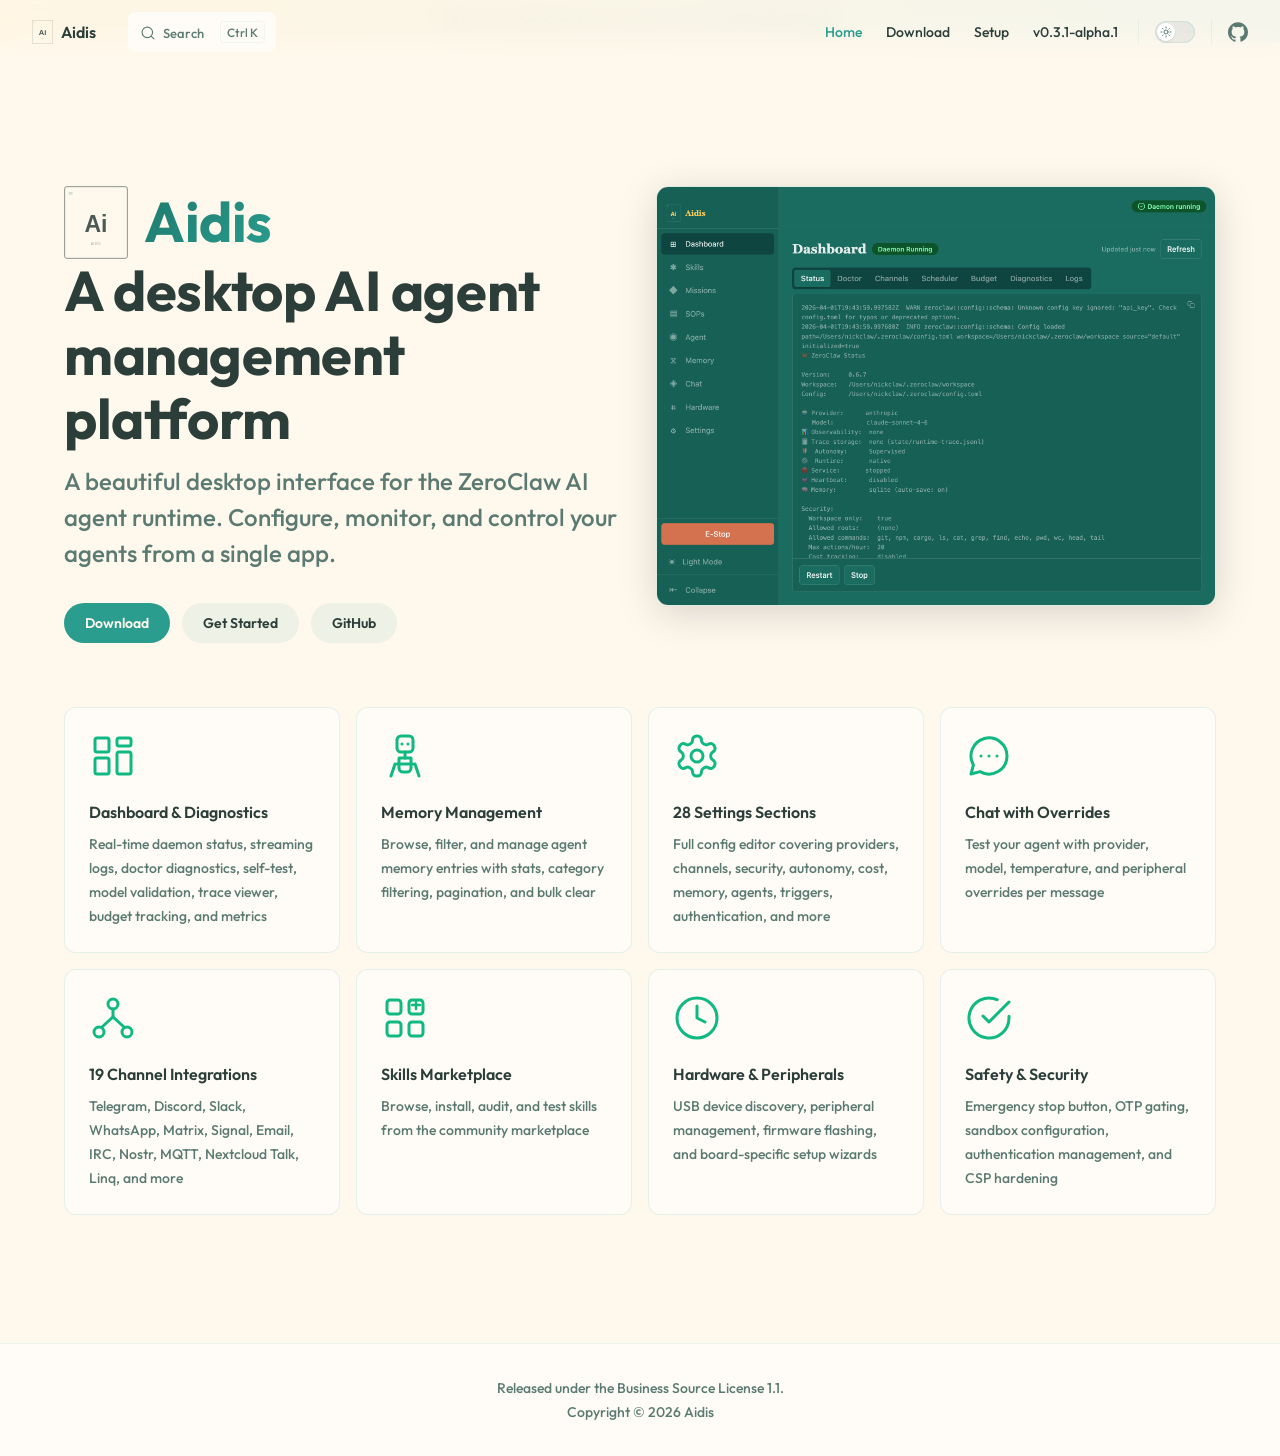
==== index.html @ ee88fc10 "Fix dark/light image variant toggle (was showing both)" ====
<!DOCTYPE html>
<html lang="en-US" dir="ltr">
  <head>
    <meta charset="utf-8">
    <meta name="viewport" content="width=device-width,initial-scale=1">
    <title>Aidis</title>
    <meta name="description" content="A desktop AI agent management platform">
    <meta name="generator" content="VitePress v1.6.4">
    <link rel="preload stylesheet" href="/assets/style.gT86ceZ2.css" as="style">
    <link rel="preload stylesheet" href="/vp-icons.css" as="style">
    
    <script type="module" src="/assets/app.BCLENxrx.js"></script>
    <link rel="preload" href="/assets/inter-roman-latin.Di8DUHzh.woff2" as="font" type="font/woff2" crossorigin="">
    <link rel="modulepreload" href="/assets/chunks/theme.Cr4W0DH7.js">
    <link rel="modulepreload" href="/assets/chunks/framework.ePeAWSvT.js">
    <link rel="modulepreload" href="/assets/index.md.BH07lZex.lean.js">
    <link rel="icon" type="image/png" href="/aidis-logo.png">
    <script async src="https://www.googletagmanager.com/gtag/js?id=G-28WBVK7QYB"></script>
    <script>window.dataLayer=window.dataLayer||[];function gtag(){dataLayer.push(arguments)}gtag("js",new Date),gtag("config","G-28WBVK7QYB");</script>
    <script id="check-dark-mode">(()=>{const e=localStorage.getItem("vitepress-theme-appearance")||"auto",a=window.matchMedia("(prefers-color-scheme: dark)").matches;(!e||e==="auto"?a:e==="dark")&&document.documentElement.classList.add("dark")})();</script>
    <script id="check-mac-os">document.documentElement.classList.toggle("mac",/Mac|iPhone|iPod|iPad/i.test(navigator.platform));</script>
  </head>
  <body>
    <div id="app"><div class="Layout" data-v-5d98c3a5><!--[--><!----><!--]--><!--[--><span tabindex="-1" data-v-0b0ada53></span><a href="#VPContent" class="VPSkipLink visually-hidden" data-v-0b0ada53>Skip to content</a><!--]--><!----><header class="VPNav" data-v-5d98c3a5 data-v-ae24b3ad><div class="VPNavBar" data-v-ae24b3ad data-v-6aa21345><div class="wrapper" data-v-6aa21345><div class="container" data-v-6aa21345><div class="title" data-v-6aa21345><div class="VPNavBarTitle" data-v-6aa21345 data-v-1168a8e4><a class="title" href="/" data-v-1168a8e4><!--[--><!--]--><!--[--><!--[--><!--[--><img class="VPImage dark logo" src="/aidis-logo-dark.svg" alt data-v-8426fc1a><!--]--><!--[--><img class="VPImage light logo" src="/aidis-logo.svg" alt data-v-8426fc1a><!--]--><!--]--><!--]--><span data-v-1168a8e4>Aidis</span><!--[--><!--]--></a></div></div><div class="content" data-v-6aa21345><div class="content-body" data-v-6aa21345><!--[--><!--]--><div class="VPNavBarSearch search" data-v-6aa21345><!--[--><!----><div id="local-search"><button type="button" class="DocSearch DocSearch-Button" aria-label="Search"><span class="DocSearch-Button-Container"><span class="vp-icon DocSearch-Search-Icon"></span><span class="DocSearch-Button-Placeholder">Search</span></span><span class="DocSearch-Button-Keys"><kbd class="DocSearch-Button-Key"></kbd><kbd class="DocSearch-Button-Key">K</kbd></span></button></div><!--]--></div><nav aria-labelledby="main-nav-aria-label" class="VPNavBarMenu menu" data-v-6aa21345 data-v-dc692963><span id="main-nav-aria-label" class="visually-hidden" data-v-dc692963> Main Navigation </span><!--[--><!--[--><a class="VPLink link VPNavBarMenuLink active" href="/" tabindex="0" data-v-dc692963 data-v-e56f3d57><!--[--><span data-v-e56f3d57>Home</span><!--]--></a><!--]--><!--[--><a class="VPLink link VPNavBarMenuLink" href="/download.html" tabindex="0" data-v-dc692963 data-v-e56f3d57><!--[--><span data-v-e56f3d57>Download</span><!--]--></a><!--]--><!--[--><a class="VPLink link VPNavBarMenuLink" href="/setup/" tabindex="0" data-v-dc692963 data-v-e56f3d57><!--[--><span data-v-e56f3d57>Setup</span><!--]--></a><!--]--><!--[--><a class="VPLink link VPNavBarMenuLink" href="/changelog.html" tabindex="0" data-v-dc692963 data-v-e56f3d57><!--[--><span data-v-e56f3d57>v0.3.1-alpha.1</span><!--]--></a><!--]--><!--]--></nav><!----><div class="VPNavBarAppearance appearance" data-v-6aa21345 data-v-6c893767><button class="VPSwitch VPSwitchAppearance" type="button" role="switch" title aria-checked="false" data-v-6c893767 data-v-5337faa4 data-v-1d5665e3><span class="check" data-v-1d5665e3><span class="icon" data-v-1d5665e3><!--[--><span class="vpi-sun sun" data-v-5337faa4></span><span class="vpi-moon moon" data-v-5337faa4></span><!--]--></span></span></button></div><div class="VPSocialLinks VPNavBarSocialLinks social-links" data-v-6aa21345 data-v-0394ad82 data-v-7bc22406><!--[--><a class="VPSocialLink no-icon" href="https://github.com/nicholasbester/aidis" aria-label="github" target="_blank" rel="noopener" data-v-7bc22406 data-v-bd121fe5><span class="vpi-social-github"></span></a><!--]--></div><div class="VPFlyout VPNavBarExtra extra" data-v-6aa21345 data-v-bb2aa2f0 data-v-cf11d7a2><button type="button" class="button" aria-haspopup="true" aria-expanded="false" aria-label="extra navigation" data-v-cf11d7a2><span class="vpi-more-horizontal icon" data-v-cf11d7a2></span></button><div class="menu" data-v-cf11d7a2><div class="VPMenu" data-v-cf11d7a2 data-v-b98bc113><!----><!--[--><!--[--><!----><div class="group" data-v-bb2aa2f0><div class="item appearance" data-v-bb2aa2f0><p class="label" data-v-bb2aa2f0>Appearance</p><div class="appearance-action" data-v-bb2aa2f0><button class="VPSwitch VPSwitchAppearance" type="button" role="switch" title aria-checked="false" data-v-bb2aa2f0 data-v-5337faa4 data-v-1d5665e3><span class="check" data-v-1d5665e3><span class="icon" data-v-1d5665e3><!--[--><span class="vpi-sun sun" data-v-5337faa4></span><span class="vpi-moon moon" data-v-5337faa4></span><!--]--></span></span></button></div></div></div><div class="group" data-v-bb2aa2f0><div class="item social-links" data-v-bb2aa2f0><div class="VPSocialLinks social-links-list" data-v-bb2aa2f0 data-v-7bc22406><!--[--><a class="VPSocialLink no-icon" href="https://github.com/nicholasbester/aidis" aria-label="github" target="_blank" rel="noopener" data-v-7bc22406 data-v-bd121fe5><span class="vpi-social-github"></span></a><!--]--></div></div></div><!--]--><!--]--></div></div></div><!--[--><!--]--><button type="button" class="VPNavBarHamburger hamburger" aria-label="mobile navigation" aria-expanded="false" aria-controls="VPNavScreen" data-v-6aa21345 data-v-e5dd9c1c><span class="container" data-v-e5dd9c1c><span class="top" data-v-e5dd9c1c></span><span class="middle" data-v-e5dd9c1c></span><span class="bottom" data-v-e5dd9c1c></span></span></button></div></div></div></div><div class="divider" data-v-6aa21345><div class="divider-line" data-v-6aa21345></div></div></div><!----></header><!----><!----><div class="VPContent is-home" id="VPContent" data-v-5d98c3a5 data-v-1428d186><div class="VPHome" data-v-1428d186 data-v-8b561e3d><!--[--><!--]--><div class="VPHero has-image VPHomeHero" data-v-8b561e3d data-v-4f9c455b><div class="container" data-v-4f9c455b><div class="main" data-v-4f9c455b><!--[--><!--]--><!--[--><h1 class="heading" data-v-4f9c455b><span class="name clip" data-v-4f9c455b>Aidis</span><span class="text" data-v-4f9c455b>A desktop AI agent management platform</span></h1><p class="tagline" data-v-4f9c455b>A beautiful desktop interface for the ZeroClaw AI agent runtime. Configure, monitor, and control your agents from a single app.</p><!--]--><!--[--><!--]--><div class="actions" data-v-4f9c455b><!--[--><div class="action" data-v-4f9c455b><a class="VPButton medium brand" href="/download.html" data-v-4f9c455b data-v-fa7799d5>Download</a></div><div class="action" data-v-4f9c455b><a class="VPButton medium alt" href="/setup/" data-v-4f9c455b data-v-fa7799d5>Get Started</a></div><div class="action" data-v-4f9c455b><a class="VPButton medium alt" href="https://github.com/nicholasbester/aidis" target="_blank" rel="noreferrer" data-v-4f9c455b data-v-fa7799d5>GitHub</a></div><!--]--></div><!--[--><!--]--></div><div class="image" data-v-4f9c455b><div class="image-container" data-v-4f9c455b><div class="image-bg" data-v-4f9c455b></div><!--[--><!--[--><!--[--><!--[--><img class="VPImage dark image-src" src="/app-screenshot-light.png" alt="Aidis Desktop — Dashboard view" data-v-8426fc1a><!--]--><!--[--><img class="VPImage light image-src" src="/app-screenshot-dark.png" alt="Aidis Desktop — Dashboard view" data-v-8426fc1a><!--]--><!--]--><!--]--><!--]--></div></div></div></div><!--[--><!--]--><!--[--><!--]--><div class="VPFeatures VPHomeFeatures" data-v-8b561e3d data-v-a6181336><div class="container" data-v-a6181336><div class="items" data-v-a6181336><!--[--><div class="grid-4 item" data-v-a6181336><div class="VPLink no-icon VPFeature" data-v-a6181336 data-v-a3976bdc><!--[--><article class="box" data-v-a3976bdc><!--[--><img class="VPImage" src="/icons/dashboard.svg" height="48" width="48" alt data-v-8426fc1a><!--]--><h2 class="title" data-v-a3976bdc>Dashboard & Diagnostics</h2><p class="details" data-v-a3976bdc>Real-time daemon status, streaming logs, doctor diagnostics, self-test, model validation, trace viewer, budget tracking, and metrics</p><!----></article><!--]--></div></div><div class="grid-4 item" data-v-a6181336><div class="VPLink no-icon VPFeature" data-v-a6181336 data-v-a3976bdc><!--[--><article class="box" data-v-a3976bdc><!--[--><img class="VPImage" src="/icons/agent.svg" height="48" width="48" alt data-v-8426fc1a><!--]--><h2 class="title" data-v-a3976bdc>Memory Management</h2><p class="details" data-v-a3976bdc>Browse, filter, and manage agent memory entries with stats, category filtering, pagination, and bulk clear</p><!----></article><!--]--></div></div><div class="grid-4 item" data-v-a6181336><div class="VPLink no-icon VPFeature" data-v-a6181336 data-v-a3976bdc><!--[--><article class="box" data-v-a3976bdc><!--[--><img class="VPImage" src="/icons/config.svg" height="48" width="48" alt data-v-8426fc1a><!--]--><h2 class="title" data-v-a3976bdc>28 Settings Sections</h2><p class="details" data-v-a3976bdc>Full config editor covering providers, channels, security, autonomy, cost, memory, agents, triggers, authentication, and more</p><!----></article><!--]--></div></div><div class="grid-4 item" data-v-a6181336><div class="VPLink no-icon VPFeature" data-v-a6181336 data-v-a3976bdc><!--[--><article class="box" data-v-a3976bdc><!--[--><img class="VPImage" src="/icons/chat.svg" height="48" width="48" alt data-v-8426fc1a><!--]--><h2 class="title" data-v-a3976bdc>Chat with Overrides</h2><p class="details" data-v-a3976bdc>Test your agent with provider, model, temperature, and peripheral overrides per message</p><!----></article><!--]--></div></div><div class="grid-4 item" data-v-a6181336><div class="VPLink no-icon VPFeature" data-v-a6181336 data-v-a3976bdc><!--[--><article class="box" data-v-a3976bdc><!--[--><img class="VPImage" src="/icons/channels.svg" height="48" width="48" alt data-v-8426fc1a><!--]--><h2 class="title" data-v-a3976bdc>19 Channel Integrations</h2><p class="details" data-v-a3976bdc>Telegram, Discord, Slack, WhatsApp, Matrix, Signal, Email, IRC, Nostr, MQTT, Nextcloud Talk, Linq, and more</p><!----></article><!--]--></div></div><div class="grid-4 item" data-v-a6181336><div class="VPLink no-icon VPFeature" data-v-a6181336 data-v-a3976bdc><!--[--><article class="box" data-v-a3976bdc><!--[--><img class="VPImage" src="/icons/skills.svg" height="48" width="48" alt data-v-8426fc1a><!--]--><h2 class="title" data-v-a3976bdc>Skills Marketplace</h2><p class="details" data-v-a3976bdc>Browse, install, audit, and test skills from the community marketplace</p><!----></article><!--]--></div></div><div class="grid-4 item" data-v-a6181336><div class="VPLink no-icon VPFeature" data-v-a6181336 data-v-a3976bdc><!--[--><article class="box" data-v-a3976bdc><!--[--><img class="VPImage" src="/icons/scheduler.svg" height="48" width="48" alt data-v-8426fc1a><!--]--><h2 class="title" data-v-a3976bdc>Hardware & Peripherals</h2><p class="details" data-v-a3976bdc>USB device discovery, peripheral management, firmware flashing, and board-specific setup wizards</p><!----></article><!--]--></div></div><div class="grid-4 item" data-v-a6181336><div class="VPLink no-icon VPFeature" data-v-a6181336 data-v-a3976bdc><!--[--><article class="box" data-v-a3976bdc><!--[--><img class="VPImage" src="/icons/onboarding.svg" height="48" width="48" alt data-v-8426fc1a><!--]--><h2 class="title" data-v-a3976bdc>Safety & Security</h2><p class="details" data-v-a3976bdc>Emergency stop button, OTP gating, sandbox configuration, authentication management, and CSP hardening</p><!----></article><!--]--></div></div><!--]--></div></div></div><!--[--><!--]--><div class="vp-doc container" style="" data-v-8b561e3d data-v-8e2d4988><!--[--><div style="position:relative;" data-v-8b561e3d><div></div></div><!--]--></div></div></div><footer class="VPFooter" data-v-5d98c3a5 data-v-e315a0ad><div class="container" data-v-e315a0ad><p class="message" data-v-e315a0ad>Released under the Business Source License 1.1.</p><p class="copyright" data-v-e315a0ad>Copyright © 2026 Aidis</p></div></footer><!--[--><!--]--></div></div>
    <script>window.__VP_HASH_MAP__=JSON.parse("{\"changelog.md\":\"BxRzAFsQ\",\"download.md\":\"BfrzyPFp\",\"index.md\":\"BH07lZex\",\"setup_index.md\":\"8btZEzQ-\"}");window.__VP_SITE_DATA__=JSON.parse("{\"lang\":\"en-US\",\"dir\":\"ltr\",\"title\":\"Aidis\",\"description\":\"A desktop AI agent management platform\",\"base\":\"/\",\"head\":[],\"router\":{\"prefetchLinks\":true},\"appearance\":true,\"themeConfig\":{\"logo\":{\"light\":\"/aidis-logo.svg\",\"dark\":\"/aidis-logo-dark.svg\"},\"nav\":[{\"text\":\"Home\",\"link\":\"/\"},{\"text\":\"Download\",\"link\":\"/download\"},{\"text\":\"Setup\",\"link\":\"/setup/\"},{\"text\":\"v0.3.1-alpha.1\",\"link\":\"/changelog\"}],\"sidebar\":{\"/setup/\":[{\"text\":\"Aidis\",\"items\":[{\"text\":\"Setup Guide\",\"link\":\"/setup/\"}]}]},\"socialLinks\":[{\"icon\":\"github\",\"link\":\"https://github.com/nicholasbester/aidis\"}],\"search\":{\"provider\":\"local\"},\"footer\":{\"message\":\"Released under the Business Source License 1.1.\",\"copyright\":\"Copyright © 2026 Aidis\"}},\"locales\":{},\"scrollOffset\":134,\"cleanUrls\":false}");</script>
    
  </body>
</html>
---- assets/style.gT86ceZ2.css ----
@import"https://fonts.googleapis.com/css2?family=Cormorant+Garamond:ital,wght@0,300;0,400;0,500;0,600;1,300;1,400;1,500&family=Outfit:wght@200;300;400;500;600&family=Caveat:wght@400;600&display=swap";@font-face{font-family:Inter;font-style:normal;font-weight:100 900;font-display:swap;src:url(/assets/inter-roman-cyrillic-ext.BBPuwvHQ.woff2) format("woff2");unicode-range:U+0460-052F,U+1C80-1C88,U+20B4,U+2DE0-2DFF,U+A640-A69F,U+FE2E-FE2F}@font-face{font-family:Inter;font-style:normal;font-weight:100 900;font-display:swap;src:url(/assets/inter-roman-cyrillic.C5lxZ8CY.woff2) format("woff2");unicode-range:U+0301,U+0400-045F,U+0490-0491,U+04B0-04B1,U+2116}@font-face{font-family:Inter;font-style:normal;font-weight:100 900;font-display:swap;src:url(/assets/inter-roman-greek-ext.CqjqNYQ-.woff2) format("woff2");unicode-range:U+1F00-1FFF}@font-face{font-family:Inter;font-style:normal;font-weight:100 900;font-display:swap;src:url(/assets/inter-roman-greek.BBVDIX6e.woff2) format("woff2");unicode-range:U+0370-0377,U+037A-037F,U+0384-038A,U+038C,U+038E-03A1,U+03A3-03FF}@font-face{font-family:Inter;font-style:normal;font-weight:100 900;font-display:swap;src:url(/assets/inter-roman-vietnamese.BjW4sHH5.woff2) format("woff2");unicode-range:U+0102-0103,U+0110-0111,U+0128-0129,U+0168-0169,U+01A0-01A1,U+01AF-01B0,U+0300-0301,U+0303-0304,U+0308-0309,U+0323,U+0329,U+1EA0-1EF9,U+20AB}@font-face{font-family:Inter;font-style:normal;font-weight:100 900;font-display:swap;src:url(/assets/inter-roman-latin-ext.4ZJIpNVo.woff2) format("woff2");unicode-range:U+0100-02AF,U+0304,U+0308,U+0329,U+1E00-1E9F,U+1EF2-1EFF,U+2020,U+20A0-20AB,U+20AD-20C0,U+2113,U+2C60-2C7F,U+A720-A7FF}@font-face{font-family:Inter;font-style:normal;font-weight:100 900;font-display:swap;src:url(/assets/inter-roman-latin.Di8DUHzh.woff2) format("woff2");unicode-range:U+0000-00FF,U+0131,U+0152-0153,U+02BB-02BC,U+02C6,U+02DA,U+02DC,U+0304,U+0308,U+0329,U+2000-206F,U+2074,U+20AC,U+2122,U+2191,U+2193,U+2212,U+2215,U+FEFF,U+FFFD}@font-face{font-family:Inter;font-style:italic;font-weight:100 900;font-display:swap;src:url(/assets/inter-italic-cyrillic-ext.r48I6akx.woff2) format("woff2");unicode-range:U+0460-052F,U+1C80-1C88,U+20B4,U+2DE0-2DFF,U+A640-A69F,U+FE2E-FE2F}@font-face{font-family:Inter;font-style:italic;font-weight:100 900;font-display:swap;src:url(/assets/inter-italic-cyrillic.By2_1cv3.woff2) format("woff2");unicode-range:U+0301,U+0400-045F,U+0490-0491,U+04B0-04B1,U+2116}@font-face{font-family:Inter;font-style:italic;font-weight:100 900;font-display:swap;src:url(/assets/inter-italic-greek-ext.1u6EdAuj.woff2) format("woff2");unicode-range:U+1F00-1FFF}@font-face{font-family:Inter;font-style:italic;font-weight:100 900;font-display:swap;src:url(/assets/inter-italic-greek.DJ8dCoTZ.woff2) format("woff2");unicode-range:U+0370-0377,U+037A-037F,U+0384-038A,U+038C,U+038E-03A1,U+03A3-03FF}@font-face{font-family:Inter;font-style:italic;font-weight:100 900;font-display:swap;src:url(/assets/inter-italic-vietnamese.BSbpV94h.woff2) format("woff2");unicode-range:U+0102-0103,U+0110-0111,U+0128-0129,U+0168-0169,U+01A0-01A1,U+01AF-01B0,U+0300-0301,U+0303-0304,U+0308-0309,U+0323,U+0329,U+1EA0-1EF9,U+20AB}@font-face{font-family:Inter;font-style:italic;font-weight:100 900;font-display:swap;src:url(/assets/inter-italic-latin-ext.CN1xVJS-.woff2) format("woff2");unicode-range:U+0100-02AF,U+0304,U+0308,U+0329,U+1E00-1E9F,U+1EF2-1EFF,U+2020,U+20A0-20AB,U+20AD-20C0,U+2113,U+2C60-2C7F,U+A720-A7FF}@font-face{font-family:Inter;font-style:italic;font-weight:100 900;font-display:swap;src:url(/assets/inter-italic-latin.C2AdPX0b.woff2) format("woff2");unicode-range:U+0000-00FF,U+0131,U+0152-0153,U+02BB-02BC,U+02C6,U+02DA,U+02DC,U+0304,U+0308,U+0329,U+2000-206F,U+2074,U+20AC,U+2122,U+2191,U+2193,U+2212,U+2215,U+FEFF,U+FFFD}@font-face{font-family:Punctuation SC;font-weight:400;src:local("PingFang SC Regular"),local("Noto Sans CJK SC"),local("Microsoft YaHei");unicode-range:U+201C,U+201D,U+2018,U+2019,U+2E3A,U+2014,U+2013,U+2026,U+00B7,U+007E,U+002F}@font-face{font-family:Punctuation SC;font-weight:500;src:local("PingFang SC Medium"),local("Noto Sans CJK SC"),local("Microsoft YaHei");unicode-range:U+201C,U+201D,U+2018,U+2019,U+2E3A,U+2014,U+2013,U+2026,U+00B7,U+007E,U+002F}@font-face{font-family:Punctuation SC;font-weight:600;src:local("PingFang SC Semibold"),local("Noto Sans CJK SC Bold"),local("Microsoft YaHei Bold");unicode-range:U+201C,U+201D,U+2018,U+2019,U+2E3A,U+2014,U+2013,U+2026,U+00B7,U+007E,U+002F}@font-face{font-family:Punctuation SC;font-weight:700;src:local("PingFang SC Semibold"),local("Noto Sans CJK SC Bold"),local("Microsoft YaHei Bold");unicode-range:U+201C,U+201D,U+2018,U+2019,U+2E3A,U+2014,U+2013,U+2026,U+00B7,U+007E,U+002F}:root{--vp-c-white: #ffffff;--vp-c-black: #000000;--vp-c-neutral: var(--vp-c-black);--vp-c-neutral-inverse: var(--vp-c-white)}.dark{--vp-c-neutral: var(--vp-c-white);--vp-c-neutral-inverse: var(--vp-c-black)}:root{--vp-c-gray-1: #dddde3;--vp-c-gray-2: #e4e4e9;--vp-c-gray-3: #ebebef;--vp-c-gray-soft: rgba(142, 150, 170, .14);--vp-c-indigo-1: #3451b2;--vp-c-indigo-2: #3a5ccc;--vp-c-indigo-3: #5672cd;--vp-c-indigo-soft: rgba(100, 108, 255, .14);--vp-c-purple-1: #6f42c1;--vp-c-purple-2: #7e4cc9;--vp-c-purple-3: #8e5cd9;--vp-c-purple-soft: rgba(159, 122, 234, .14);--vp-c-green-1: #18794e;--vp-c-green-2: #299764;--vp-c-green-3: #30a46c;--vp-c-green-soft: rgba(16, 185, 129, .14);--vp-c-yellow-1: #915930;--vp-c-yellow-2: #946300;--vp-c-yellow-3: #9f6a00;--vp-c-yellow-soft: rgba(234, 179, 8, .14);--vp-c-red-1: #b8272c;--vp-c-red-2: #d5393e;--vp-c-red-3: #e0575b;--vp-c-red-soft: rgba(244, 63, 94, .14);--vp-c-sponsor: #db2777}.dark{--vp-c-gray-1: #515c67;--vp-c-gray-2: #414853;--vp-c-gray-3: #32363f;--vp-c-gray-soft: rgba(101, 117, 133, .16);--vp-c-indigo-1: #a8b1ff;--vp-c-indigo-2: #5c73e7;--vp-c-indigo-3: #3e63dd;--vp-c-indigo-soft: rgba(100, 108, 255, .16);--vp-c-purple-1: #c8abfa;--vp-c-purple-2: #a879e6;--vp-c-purple-3: #8e5cd9;--vp-c-purple-soft: rgba(159, 122, 234, .16);--vp-c-green-1: #3dd68c;--vp-c-green-2: #30a46c;--vp-c-green-3: #298459;--vp-c-green-soft: rgba(16, 185, 129, .16);--vp-c-yellow-1: #f9b44e;--vp-c-yellow-2: #da8b17;--vp-c-yellow-3: #a46a0a;--vp-c-yellow-soft: rgba(234, 179, 8, .16);--vp-c-red-1: #f66f81;--vp-c-red-2: #f14158;--vp-c-red-3: #b62a3c;--vp-c-red-soft: rgba(244, 63, 94, .16)}:root{--vp-c-bg: #ffffff;--vp-c-bg-alt: #f6f6f7;--vp-c-bg-elv: #ffffff;--vp-c-bg-soft: #f6f6f7}.dark{--vp-c-bg: #1b1b1f;--vp-c-bg-alt: #161618;--vp-c-bg-elv: #202127;--vp-c-bg-soft: #202127}:root{--vp-c-border: #c2c2c4;--vp-c-divider: #e2e2e3;--vp-c-gutter: #e2e2e3}.dark{--vp-c-border: #3c3f44;--vp-c-divider: #2e2e32;--vp-c-gutter: #000000}:root{--vp-c-text-1: #3c3c43;--vp-c-text-2: #67676c;--vp-c-text-3: #929295}.dark{--vp-c-text-1: #dfdfd6;--vp-c-text-2: #98989f;--vp-c-text-3: #6a6a71}:root{--vp-c-default-1: var(--vp-c-gray-1);--vp-c-default-2: var(--vp-c-gray-2);--vp-c-default-3: var(--vp-c-gray-3);--vp-c-default-soft: var(--vp-c-gray-soft);--vp-c-brand-1: var(--vp-c-indigo-1);--vp-c-brand-2: var(--vp-c-indigo-2);--vp-c-brand-3: var(--vp-c-indigo-3);--vp-c-brand-soft: var(--vp-c-indigo-soft);--vp-c-brand: var(--vp-c-brand-1);--vp-c-tip-1: var(--vp-c-brand-1);--vp-c-tip-2: var(--vp-c-brand-2);--vp-c-tip-3: var(--vp-c-brand-3);--vp-c-tip-soft: var(--vp-c-brand-soft);--vp-c-note-1: var(--vp-c-brand-1);--vp-c-note-2: var(--vp-c-brand-2);--vp-c-note-3: var(--vp-c-brand-3);--vp-c-note-soft: var(--vp-c-brand-soft);--vp-c-success-1: var(--vp-c-green-1);--vp-c-success-2: var(--vp-c-green-2);--vp-c-success-3: var(--vp-c-green-3);--vp-c-success-soft: var(--vp-c-green-soft);--vp-c-important-1: var(--vp-c-purple-1);--vp-c-important-2: var(--vp-c-purple-2);--vp-c-important-3: var(--vp-c-purple-3);--vp-c-important-soft: var(--vp-c-purple-soft);--vp-c-warning-1: var(--vp-c-yellow-1);--vp-c-warning-2: var(--vp-c-yellow-2);--vp-c-warning-3: var(--vp-c-yellow-3);--vp-c-warning-soft: var(--vp-c-yellow-soft);--vp-c-danger-1: var(--vp-c-red-1);--vp-c-danger-2: var(--vp-c-red-2);--vp-c-danger-3: var(--vp-c-red-3);--vp-c-danger-soft: var(--vp-c-red-soft);--vp-c-caution-1: var(--vp-c-red-1);--vp-c-caution-2: var(--vp-c-red-2);--vp-c-caution-3: var(--vp-c-red-3);--vp-c-caution-soft: var(--vp-c-red-soft)}:root{--vp-font-family-base: "Inter", ui-sans-serif, system-ui, sans-serif, "Apple Color Emoji", "Segoe UI Emoji", "Segoe UI Symbol", "Noto Color Emoji";--vp-font-family-mono: ui-monospace, "Menlo", "Monaco", "Consolas", "Liberation Mono", "Courier New", monospace;font-optical-sizing:auto}:root:where(:lang(zh)){--vp-font-family-base: "Punctuation SC", "Inter", ui-sans-serif, system-ui, sans-serif, "Apple Color Emoji", "Segoe UI Emoji", "Segoe UI Symbol", "Noto Color Emoji"}:root{--vp-shadow-1: 0 1px 2px rgba(0, 0, 0, .04), 0 1px 2px rgba(0, 0, 0, .06);--vp-shadow-2: 0 3px 12px rgba(0, 0, 0, .07), 0 1px 4px rgba(0, 0, 0, .07);--vp-shadow-3: 0 12px 32px rgba(0, 0, 0, .1), 0 2px 6px rgba(0, 0, 0, .08);--vp-shadow-4: 0 14px 44px rgba(0, 0, 0, .12), 0 3px 9px rgba(0, 0, 0, .12);--vp-shadow-5: 0 18px 56px rgba(0, 0, 0, .16), 0 4px 12px rgba(0, 0, 0, .16)}:root{--vp-z-index-footer: 10;--vp-z-index-local-nav: 20;--vp-z-index-nav: 30;--vp-z-index-layout-top: 40;--vp-z-index-backdrop: 50;--vp-z-index-sidebar: 60}@media (min-width: 960px){:root{--vp-z-index-sidebar: 25}}:root{--vp-layout-max-width: 1440px}:root{--vp-header-anchor-symbol: "#"}:root{--vp-code-line-height: 1.7;--vp-code-font-size: .875em;--vp-code-color: var(--vp-c-brand-1);--vp-code-link-color: var(--vp-c-brand-1);--vp-code-link-hover-color: var(--vp-c-brand-2);--vp-code-bg: var(--vp-c-default-soft);--vp-code-block-color: var(--vp-c-text-2);--vp-code-block-bg: var(--vp-c-bg-alt);--vp-code-block-divider-color: var(--vp-c-gutter);--vp-code-lang-color: var(--vp-c-text-3);--vp-code-line-highlight-color: var(--vp-c-default-soft);--vp-code-line-number-color: var(--vp-c-text-3);--vp-code-line-diff-add-color: var(--vp-c-success-soft);--vp-code-line-diff-add-symbol-color: var(--vp-c-success-1);--vp-code-line-diff-remove-color: var(--vp-c-danger-soft);--vp-code-line-diff-remove-symbol-color: var(--vp-c-danger-1);--vp-code-line-warning-color: var(--vp-c-warning-soft);--vp-code-line-error-color: var(--vp-c-danger-soft);--vp-code-copy-code-border-color: var(--vp-c-divider);--vp-code-copy-code-bg: var(--vp-c-bg-soft);--vp-code-copy-code-hover-border-color: var(--vp-c-divider);--vp-code-copy-code-hover-bg: var(--vp-c-bg);--vp-code-copy-code-active-text: var(--vp-c-text-2);--vp-code-copy-copied-text-content: "Copied";--vp-code-tab-divider: var(--vp-code-block-divider-color);--vp-code-tab-text-color: var(--vp-c-text-2);--vp-code-tab-bg: var(--vp-code-block-bg);--vp-code-tab-hover-text-color: var(--vp-c-text-1);--vp-code-tab-active-text-color: var(--vp-c-text-1);--vp-code-tab-active-bar-color: var(--vp-c-brand-1)}:lang(es),:lang(pt){--vp-code-copy-copied-text-content: "Copiado"}:lang(fa){--vp-code-copy-copied-text-content: "کپی شد"}:lang(ko){--vp-code-copy-copied-text-content: "복사됨"}:lang(ru){--vp-code-copy-copied-text-content: "Скопировано"}:lang(zh){--vp-code-copy-copied-text-content: "已复制"}:root{--vp-button-brand-border: transparent;--vp-button-brand-text: var(--vp-c-white);--vp-button-brand-bg: var(--vp-c-brand-3);--vp-button-brand-hover-border: transparent;--vp-button-brand-hover-text: var(--vp-c-white);--vp-button-brand-hover-bg: var(--vp-c-brand-2);--vp-button-brand-active-border: transparent;--vp-button-brand-active-text: var(--vp-c-white);--vp-button-brand-active-bg: var(--vp-c-brand-1);--vp-button-alt-border: transparent;--vp-button-alt-text: var(--vp-c-text-1);--vp-button-alt-bg: var(--vp-c-default-3);--vp-button-alt-hover-border: transparent;--vp-button-alt-hover-text: var(--vp-c-text-1);--vp-button-alt-hover-bg: var(--vp-c-default-2);--vp-button-alt-active-border: transparent;--vp-button-alt-active-text: var(--vp-c-text-1);--vp-button-alt-active-bg: var(--vp-c-default-1);--vp-button-sponsor-border: var(--vp-c-text-2);--vp-button-sponsor-text: var(--vp-c-text-2);--vp-button-sponsor-bg: transparent;--vp-button-sponsor-hover-border: var(--vp-c-sponsor);--vp-button-sponsor-hover-text: var(--vp-c-sponsor);--vp-button-sponsor-hover-bg: transparent;--vp-button-sponsor-active-border: var(--vp-c-sponsor);--vp-button-sponsor-active-text: var(--vp-c-sponsor);--vp-button-sponsor-active-bg: transparent}:root{--vp-custom-block-font-size: 14px;--vp-custom-block-code-font-size: 13px;--vp-custom-block-info-border: transparent;--vp-custom-block-info-text: var(--vp-c-text-1);--vp-custom-block-info-bg: var(--vp-c-default-soft);--vp-custom-block-info-code-bg: var(--vp-c-default-soft);--vp-custom-block-note-border: transparent;--vp-custom-block-note-text: var(--vp-c-text-1);--vp-custom-block-note-bg: var(--vp-c-default-soft);--vp-custom-block-note-code-bg: var(--vp-c-default-soft);--vp-custom-block-tip-border: transparent;--vp-custom-block-tip-text: var(--vp-c-text-1);--vp-custom-block-tip-bg: var(--vp-c-tip-soft);--vp-custom-block-tip-code-bg: var(--vp-c-tip-soft);--vp-custom-block-important-border: transparent;--vp-custom-block-important-text: var(--vp-c-text-1);--vp-custom-block-important-bg: var(--vp-c-important-soft);--vp-custom-block-important-code-bg: var(--vp-c-important-soft);--vp-custom-block-warning-border: transparent;--vp-custom-block-warning-text: var(--vp-c-text-1);--vp-custom-block-warning-bg: var(--vp-c-warning-soft);--vp-custom-block-warning-code-bg: var(--vp-c-warning-soft);--vp-custom-block-danger-border: transparent;--vp-custom-block-danger-text: var(--vp-c-text-1);--vp-custom-block-danger-bg: var(--vp-c-danger-soft);--vp-custom-block-danger-code-bg: var(--vp-c-danger-soft);--vp-custom-block-caution-border: transparent;--vp-custom-block-caution-text: var(--vp-c-text-1);--vp-custom-block-caution-bg: var(--vp-c-caution-soft);--vp-custom-block-caution-code-bg: var(--vp-c-caution-soft);--vp-custom-block-details-border: var(--vp-custom-block-info-border);--vp-custom-block-details-text: var(--vp-custom-block-info-text);--vp-custom-block-details-bg: var(--vp-custom-block-info-bg);--vp-custom-block-details-code-bg: var(--vp-custom-block-info-code-bg)}:root{--vp-input-border-color: var(--vp-c-border);--vp-input-bg-color: var(--vp-c-bg-alt);--vp-input-switch-bg-color: var(--vp-c-default-soft)}:root{--vp-nav-height: 64px;--vp-nav-bg-color: var(--vp-c-bg);--vp-nav-screen-bg-color: var(--vp-c-bg);--vp-nav-logo-height: 24px}.hide-nav{--vp-nav-height: 0px}.hide-nav .VPSidebar{--vp-nav-height: 22px}:root{--vp-local-nav-bg-color: var(--vp-c-bg)}:root{--vp-sidebar-width: 272px;--vp-sidebar-bg-color: var(--vp-c-bg-alt)}:root{--vp-backdrop-bg-color: rgba(0, 0, 0, .6)}:root{--vp-home-hero-name-color: var(--vp-c-brand-1);--vp-home-hero-name-background: transparent;--vp-home-hero-image-background-image: none;--vp-home-hero-image-filter: none}:root{--vp-badge-info-border: transparent;--vp-badge-info-text: var(--vp-c-text-2);--vp-badge-info-bg: var(--vp-c-default-soft);--vp-badge-tip-border: transparent;--vp-badge-tip-text: var(--vp-c-tip-1);--vp-badge-tip-bg: var(--vp-c-tip-soft);--vp-badge-warning-border: transparent;--vp-badge-warning-text: var(--vp-c-warning-1);--vp-badge-warning-bg: var(--vp-c-warning-soft);--vp-badge-danger-border: transparent;--vp-badge-danger-text: var(--vp-c-danger-1);--vp-badge-danger-bg: var(--vp-c-danger-soft)}:root{--vp-carbon-ads-text-color: var(--vp-c-text-1);--vp-carbon-ads-poweredby-color: var(--vp-c-text-2);--vp-carbon-ads-bg-color: var(--vp-c-bg-soft);--vp-carbon-ads-hover-text-color: var(--vp-c-brand-1);--vp-carbon-ads-hover-poweredby-color: var(--vp-c-text-1)}:root{--vp-local-search-bg: var(--vp-c-bg);--vp-local-search-result-bg: var(--vp-c-bg);--vp-local-search-result-border: var(--vp-c-divider);--vp-local-search-result-selected-bg: var(--vp-c-bg);--vp-local-search-result-selected-border: var(--vp-c-brand-1);--vp-local-search-highlight-bg: var(--vp-c-brand-1);--vp-local-search-highlight-text: var(--vp-c-neutral-inverse)}@media (prefers-reduced-motion: reduce){*,:before,:after{animation-delay:-1ms!important;animation-duration:1ms!important;animation-iteration-count:1!important;background-attachment:initial!important;scroll-behavior:auto!important;transition-duration:0s!important;transition-delay:0s!important}}*,:before,:after{box-sizing:border-box}html{line-height:1.4;font-size:16px;-webkit-text-size-adjust:100%}html.dark{color-scheme:dark}body{margin:0;width:100%;min-width:320px;min-height:100vh;line-height:24px;font-family:var(--vp-font-family-base);font-size:16px;font-weight:400;color:var(--vp-c-text-1);background-color:var(--vp-c-bg);font-synthesis:style;text-rendering:optimizeLegibility;-webkit-font-smoothing:antialiased;-moz-osx-font-smoothing:grayscale}main{display:block}h1,h2,h3,h4,h5,h6{margin:0;line-height:24px;font-size:16px;font-weight:400}p{margin:0}strong,b{font-weight:600}a,area,button,[role=button],input,label,select,summary,textarea{touch-action:manipulation}a{color:inherit;text-decoration:inherit}ol,ul{list-style:none;margin:0;padding:0}blockquote{margin:0}pre,code,kbd,samp{font-family:var(--vp-font-family-mono)}img,svg,video,canvas,audio,iframe,embed,object{display:block}figure{margin:0}img,video{max-width:100%;height:auto}button,input,optgroup,select,textarea{border:0;padding:0;line-height:inherit;color:inherit}button{padding:0;font-family:inherit;background-color:transparent;background-image:none}button:enabled,[role=button]:enabled{cursor:pointer}button:focus,button:focus-visible{outline:1px dotted;outline:4px auto -webkit-focus-ring-color}button:focus:not(:focus-visible){outline:none!important}input:focus,textarea:focus,select:focus{outline:none}table{border-collapse:collapse}input{background-color:transparent}input:-ms-input-placeholder,textarea:-ms-input-placeholder{color:var(--vp-c-text-3)}input::-ms-input-placeholder,textarea::-ms-input-placeholder{color:var(--vp-c-text-3)}input::placeholder,textarea::placeholder{color:var(--vp-c-text-3)}input::-webkit-outer-spin-button,input::-webkit-inner-spin-button{-webkit-appearance:none;margin:0}input[type=number]{-moz-appearance:textfield}textarea{resize:vertical}select{-webkit-appearance:none}fieldset{margin:0;padding:0}h1,h2,h3,h4,h5,h6,li,p{overflow-wrap:break-word}vite-error-overlay{z-index:9999}mjx-container{overflow-x:auto}mjx-container>svg{display:inline-block;margin:auto}[class^=vpi-],[class*=" vpi-"],.vp-icon{width:1em;height:1em}[class^=vpi-].bg,[class*=" vpi-"].bg,.vp-icon.bg{background-size:100% 100%;background-color:transparent}[class^=vpi-]:not(.bg),[class*=" vpi-"]:not(.bg),.vp-icon:not(.bg){-webkit-mask:var(--icon) no-repeat;mask:var(--icon) no-repeat;-webkit-mask-size:100% 100%;mask-size:100% 100%;background-color:currentColor;color:inherit}.vpi-align-left{--icon: url("data:image/svg+xml,%3Csvg xmlns='http://www.w3.org/2000/svg' fill='none' stroke='currentColor' stroke-linecap='round' stroke-linejoin='round' stroke-width='2' viewBox='0 0 24 24'%3E%3Cpath d='M21 6H3M15 12H3M17 18H3'/%3E%3C/svg%3E")}.vpi-arrow-right,.vpi-arrow-down,.vpi-arrow-left,.vpi-arrow-up{--icon: url("data:image/svg+xml,%3Csvg xmlns='http://www.w3.org/2000/svg' fill='none' stroke='currentColor' stroke-linecap='round' stroke-linejoin='round' stroke-width='2' viewBox='0 0 24 24'%3E%3Cpath d='M5 12h14M12 5l7 7-7 7'/%3E%3C/svg%3E")}.vpi-chevron-right,.vpi-chevron-down,.vpi-chevron-left,.vpi-chevron-up{--icon: url("data:image/svg+xml,%3Csvg xmlns='http://www.w3.org/2000/svg' fill='none' stroke='currentColor' stroke-linecap='round' stroke-linejoin='round' stroke-width='2' viewBox='0 0 24 24'%3E%3Cpath d='m9 18 6-6-6-6'/%3E%3C/svg%3E")}.vpi-chevron-down,.vpi-arrow-down{transform:rotate(90deg)}.vpi-chevron-left,.vpi-arrow-left{transform:rotate(180deg)}.vpi-chevron-up,.vpi-arrow-up{transform:rotate(-90deg)}.vpi-square-pen{--icon: url("data:image/svg+xml,%3Csvg xmlns='http://www.w3.org/2000/svg' fill='none' stroke='currentColor' stroke-linecap='round' stroke-linejoin='round' stroke-width='2' viewBox='0 0 24 24'%3E%3Cpath d='M12 3H5a2 2 0 0 0-2 2v14a2 2 0 0 0 2 2h14a2 2 0 0 0 2-2v-7'/%3E%3Cpath d='M18.375 2.625a2.121 2.121 0 1 1 3 3L12 15l-4 1 1-4Z'/%3E%3C/svg%3E")}.vpi-plus{--icon: url("data:image/svg+xml,%3Csvg xmlns='http://www.w3.org/2000/svg' fill='none' stroke='currentColor' stroke-linecap='round' stroke-linejoin='round' stroke-width='2' viewBox='0 0 24 24'%3E%3Cpath d='M5 12h14M12 5v14'/%3E%3C/svg%3E")}.vpi-sun{--icon: url("data:image/svg+xml,%3Csvg xmlns='http://www.w3.org/2000/svg' fill='none' stroke='currentColor' stroke-linecap='round' stroke-linejoin='round' stroke-width='2' viewBox='0 0 24 24'%3E%3Ccircle cx='12' cy='12' r='4'/%3E%3Cpath d='M12 2v2M12 20v2M4.93 4.93l1.41 1.41M17.66 17.66l1.41 1.41M2 12h2M20 12h2M6.34 17.66l-1.41 1.41M19.07 4.93l-1.41 1.41'/%3E%3C/svg%3E")}.vpi-moon{--icon: url("data:image/svg+xml,%3Csvg xmlns='http://www.w3.org/2000/svg' fill='none' stroke='currentColor' stroke-linecap='round' stroke-linejoin='round' stroke-width='2' viewBox='0 0 24 24'%3E%3Cpath d='M12 3a6 6 0 0 0 9 9 9 9 0 1 1-9-9Z'/%3E%3C/svg%3E")}.vpi-more-horizontal{--icon: url("data:image/svg+xml,%3Csvg xmlns='http://www.w3.org/2000/svg' fill='none' stroke='currentColor' stroke-linecap='round' stroke-linejoin='round' stroke-width='2' viewBox='0 0 24 24'%3E%3Ccircle cx='12' cy='12' r='1'/%3E%3Ccircle cx='19' cy='12' r='1'/%3E%3Ccircle cx='5' cy='12' r='1'/%3E%3C/svg%3E")}.vpi-languages{--icon: url("data:image/svg+xml,%3Csvg xmlns='http://www.w3.org/2000/svg' fill='none' stroke='currentColor' stroke-linecap='round' stroke-linejoin='round' stroke-width='2' viewBox='0 0 24 24'%3E%3Cpath d='m5 8 6 6M4 14l6-6 2-3M2 5h12M7 2h1M22 22l-5-10-5 10M14 18h6'/%3E%3C/svg%3E")}.vpi-heart{--icon: url("data:image/svg+xml,%3Csvg xmlns='http://www.w3.org/2000/svg' fill='none' stroke='currentColor' stroke-linecap='round' stroke-linejoin='round' stroke-width='2' viewBox='0 0 24 24'%3E%3Cpath d='M19 14c1.49-1.46 3-3.21 3-5.5A5.5 5.5 0 0 0 16.5 3c-1.76 0-3 .5-4.5 2-1.5-1.5-2.74-2-4.5-2A5.5 5.5 0 0 0 2 8.5c0 2.3 1.5 4.05 3 5.5l7 7Z'/%3E%3C/svg%3E")}.vpi-search{--icon: url("data:image/svg+xml,%3Csvg xmlns='http://www.w3.org/2000/svg' fill='none' stroke='currentColor' stroke-linecap='round' stroke-linejoin='round' stroke-width='2' viewBox='0 0 24 24'%3E%3Ccircle cx='11' cy='11' r='8'/%3E%3Cpath d='m21 21-4.3-4.3'/%3E%3C/svg%3E")}.vpi-layout-list{--icon: url("data:image/svg+xml,%3Csvg xmlns='http://www.w3.org/2000/svg' fill='none' stroke='currentColor' stroke-linecap='round' stroke-linejoin='round' stroke-width='2' viewBox='0 0 24 24'%3E%3Crect width='7' height='7' x='3' y='3' rx='1'/%3E%3Crect width='7' height='7' x='3' y='14' rx='1'/%3E%3Cpath d='M14 4h7M14 9h7M14 15h7M14 20h7'/%3E%3C/svg%3E")}.vpi-delete{--icon: url("data:image/svg+xml,%3Csvg xmlns='http://www.w3.org/2000/svg' fill='none' stroke='currentColor' stroke-linecap='round' stroke-linejoin='round' stroke-width='2' viewBox='0 0 24 24'%3E%3Cpath d='M20 5H9l-7 7 7 7h11a2 2 0 0 0 2-2V7a2 2 0 0 0-2-2ZM18 9l-6 6M12 9l6 6'/%3E%3C/svg%3E")}.vpi-corner-down-left{--icon: url("data:image/svg+xml,%3Csvg xmlns='http://www.w3.org/2000/svg' fill='none' stroke='currentColor' stroke-linecap='round' stroke-linejoin='round' stroke-width='2' viewBox='0 0 24 24'%3E%3Cpath d='m9 10-5 5 5 5'/%3E%3Cpath d='M20 4v7a4 4 0 0 1-4 4H4'/%3E%3C/svg%3E")}:root{--vp-icon-copy: url("data:image/svg+xml,%3Csvg xmlns='http://www.w3.org/2000/svg' fill='none' stroke='rgba(128,128,128,1)' stroke-linecap='round' stroke-linejoin='round' stroke-width='2' viewBox='0 0 24 24'%3E%3Crect width='8' height='4' x='8' y='2' rx='1' ry='1'/%3E%3Cpath d='M16 4h2a2 2 0 0 1 2 2v14a2 2 0 0 1-2 2H6a2 2 0 0 1-2-2V6a2 2 0 0 1 2-2h2'/%3E%3C/svg%3E");--vp-icon-copied: url("data:image/svg+xml,%3Csvg xmlns='http://www.w3.org/2000/svg' fill='none' stroke='rgba(128,128,128,1)' stroke-linecap='round' stroke-linejoin='round' stroke-width='2' viewBox='0 0 24 24'%3E%3Crect width='8' height='4' x='8' y='2' rx='1' ry='1'/%3E%3Cpath d='M16 4h2a2 2 0 0 1 2 2v14a2 2 0 0 1-2 2H6a2 2 0 0 1-2-2V6a2 2 0 0 1 2-2h2'/%3E%3Cpath d='m9 14 2 2 4-4'/%3E%3C/svg%3E")}.visually-hidden{position:absolute;width:1px;height:1px;white-space:nowrap;clip:rect(0 0 0 0);clip-path:inset(50%);overflow:hidden}.custom-block{border:1px solid transparent;border-radius:8px;padding:16px 16px 8px;line-height:24px;font-size:var(--vp-custom-block-font-size);color:var(--vp-c-text-2)}.custom-block.info{border-color:var(--vp-custom-block-info-border);color:var(--vp-custom-block-info-text);background-color:var(--vp-custom-block-info-bg)}.custom-block.info a,.custom-block.info code{color:var(--vp-c-brand-1)}.custom-block.info a:hover,.custom-block.info a:hover>code{color:var(--vp-c-brand-2)}.custom-block.info code{background-color:var(--vp-custom-block-info-code-bg)}.custom-block.note{border-color:var(--vp-custom-block-note-border);color:var(--vp-custom-block-note-text);background-color:var(--vp-custom-block-note-bg)}.custom-block.note a,.custom-block.note code{color:var(--vp-c-brand-1)}.custom-block.note a:hover,.custom-block.note a:hover>code{color:var(--vp-c-brand-2)}.custom-block.note code{background-color:var(--vp-custom-block-note-code-bg)}.custom-block.tip{border-color:var(--vp-custom-block-tip-border);color:var(--vp-custom-block-tip-text);background-color:var(--vp-custom-block-tip-bg)}.custom-block.tip a,.custom-block.tip code{color:var(--vp-c-tip-1)}.custom-block.tip a:hover,.custom-block.tip a:hover>code{color:var(--vp-c-tip-2)}.custom-block.tip code{background-color:var(--vp-custom-block-tip-code-bg)}.custom-block.important{border-color:var(--vp-custom-block-important-border);color:var(--vp-custom-block-important-text);background-color:var(--vp-custom-block-important-bg)}.custom-block.important a,.custom-block.important code{color:var(--vp-c-important-1)}.custom-block.important a:hover,.custom-block.important a:hover>code{color:var(--vp-c-important-2)}.custom-block.important code{background-color:var(--vp-custom-block-important-code-bg)}.custom-block.warning{border-color:var(--vp-custom-block-warning-border);color:var(--vp-custom-block-warning-text);background-color:var(--vp-custom-block-warning-bg)}.custom-block.warning a,.custom-block.warning code{color:var(--vp-c-warning-1)}.custom-block.warning a:hover,.custom-block.warning a:hover>code{color:var(--vp-c-warning-2)}.custom-block.warning code{background-color:var(--vp-custom-block-warning-code-bg)}.custom-block.danger{border-color:var(--vp-custom-block-danger-border);color:var(--vp-custom-block-danger-text);background-color:var(--vp-custom-block-danger-bg)}.custom-block.danger a,.custom-block.danger code{color:var(--vp-c-danger-1)}.custom-block.danger a:hover,.custom-block.danger a:hover>code{color:var(--vp-c-danger-2)}.custom-block.danger code{background-color:var(--vp-custom-block-danger-code-bg)}.custom-block.caution{border-color:var(--vp-custom-block-caution-border);color:var(--vp-custom-block-caution-text);background-color:var(--vp-custom-block-caution-bg)}.custom-block.caution a,.custom-block.caution code{color:var(--vp-c-caution-1)}.custom-block.caution a:hover,.custom-block.caution a:hover>code{color:var(--vp-c-caution-2)}.custom-block.caution code{background-color:var(--vp-custom-block-caution-code-bg)}.custom-block.details{border-color:var(--vp-custom-block-details-border);color:var(--vp-custom-block-details-text);background-color:var(--vp-custom-block-details-bg)}.custom-block.details a{color:var(--vp-c-brand-1)}.custom-block.details a:hover,.custom-block.details a:hover>code{color:var(--vp-c-brand-2)}.custom-block.details code{background-color:var(--vp-custom-block-details-code-bg)}.custom-block-title{font-weight:600}.custom-block p+p{margin:8px 0}.custom-block.details summary{margin:0 0 8px;font-weight:700;cursor:pointer;-webkit-user-select:none;user-select:none}.custom-block.details summary+p{margin:8px 0}.custom-block a{color:inherit;font-weight:600;text-decoration:underline;text-underline-offset:2px;transition:opacity .25s}.custom-block a:hover{opacity:.75}.custom-block code{font-size:var(--vp-custom-block-code-font-size)}.custom-block.custom-block th,.custom-block.custom-block blockquote>p{font-size:var(--vp-custom-block-font-size);color:inherit}.dark .vp-code span{color:var(--shiki-dark, inherit)}html:not(.dark) .vp-code span{color:var(--shiki-light, inherit)}.vp-code-group{margin-top:16px}.vp-code-group .tabs{position:relative;display:flex;margin-right:-24px;margin-left:-24px;padding:0 12px;background-color:var(--vp-code-tab-bg);overflow-x:auto;overflow-y:hidden;box-shadow:inset 0 -1px var(--vp-code-tab-divider)}@media (min-width: 640px){.vp-code-group .tabs{margin-right:0;margin-left:0;border-radius:8px 8px 0 0}}.vp-code-group .tabs input{position:fixed;opacity:0;pointer-events:none}.vp-code-group .tabs label{position:relative;display:inline-block;border-bottom:1px solid transparent;padding:0 12px;line-height:48px;font-size:14px;font-weight:500;color:var(--vp-code-tab-text-color);white-space:nowrap;cursor:pointer;transition:color .25s}.vp-code-group .tabs label:after{position:absolute;right:8px;bottom:-1px;left:8px;z-index:1;height:2px;border-radius:2px;content:"";background-color:transparent;transition:background-color .25s}.vp-code-group label:hover{color:var(--vp-code-tab-hover-text-color)}.vp-code-group input:checked+label{color:var(--vp-code-tab-active-text-color)}.vp-code-group input:checked+label:after{background-color:var(--vp-code-tab-active-bar-color)}.vp-code-group div[class*=language-],.vp-block{display:none;margin-top:0!important;border-top-left-radius:0!important;border-top-right-radius:0!important}.vp-code-group div[class*=language-].active,.vp-block.active{display:block}.vp-block{padding:20px 24px}.vp-doc h1,.vp-doc h2,.vp-doc h3,.vp-doc h4,.vp-doc h5,.vp-doc h6{position:relative;font-weight:600;outline:none}.vp-doc h1{letter-spacing:-.02em;line-height:40px;font-size:28px}.vp-doc h2{margin:48px 0 16px;border-top:1px solid var(--vp-c-divider);padding-top:24px;letter-spacing:-.02em;line-height:32px;font-size:24px}.vp-doc h3{margin:32px 0 0;letter-spacing:-.01em;line-height:28px;font-size:20px}.vp-doc h4{margin:24px 0 0;letter-spacing:-.01em;line-height:24px;font-size:18px}.vp-doc .header-anchor{position:absolute;top:0;left:0;margin-left:-.87em;font-weight:500;-webkit-user-select:none;user-select:none;opacity:0;text-decoration:none;transition:color .25s,opacity .25s}.vp-doc .header-anchor:before{content:var(--vp-header-anchor-symbol)}.vp-doc h1:hover .header-anchor,.vp-doc h1 .header-anchor:focus,.vp-doc h2:hover .header-anchor,.vp-doc h2 .header-anchor:focus,.vp-doc h3:hover .header-anchor,.vp-doc h3 .header-anchor:focus,.vp-doc h4:hover .header-anchor,.vp-doc h4 .header-anchor:focus,.vp-doc h5:hover .header-anchor,.vp-doc h5 .header-anchor:focus,.vp-doc h6:hover .header-anchor,.vp-doc h6 .header-anchor:focus{opacity:1}@media (min-width: 768px){.vp-doc h1{letter-spacing:-.02em;line-height:40px;font-size:32px}}.vp-doc h2 .header-anchor{top:24px}.vp-doc p,.vp-doc summary{margin:16px 0}.vp-doc p{line-height:28px}.vp-doc blockquote{margin:16px 0;border-left:2px solid var(--vp-c-divider);padding-left:16px;transition:border-color .5s;color:var(--vp-c-text-2)}.vp-doc blockquote>p{margin:0;font-size:16px;transition:color .5s}.vp-doc a{font-weight:500;color:var(--vp-c-brand-1);text-decoration:underline;text-underline-offset:2px;transition:color .25s,opacity .25s}.vp-doc a:hover{color:var(--vp-c-brand-2)}.vp-doc strong{font-weight:600}.vp-doc ul,.vp-doc ol{padding-left:1.25rem;margin:16px 0}.vp-doc ul{list-style:disc}.vp-doc ol{list-style:decimal}.vp-doc li+li{margin-top:8px}.vp-doc li>ol,.vp-doc li>ul{margin:8px 0 0}.vp-doc table{display:block;border-collapse:collapse;margin:20px 0;overflow-x:auto}.vp-doc tr{background-color:var(--vp-c-bg);border-top:1px solid var(--vp-c-divider);transition:background-color .5s}.vp-doc tr:nth-child(2n){background-color:var(--vp-c-bg-soft)}.vp-doc th,.vp-doc td{border:1px solid var(--vp-c-divider);padding:8px 16px}.vp-doc th{text-align:left;font-size:14px;font-weight:600;color:var(--vp-c-text-2);background-color:var(--vp-c-bg-soft)}.vp-doc td{font-size:14px}.vp-doc hr{margin:16px 0;border:none;border-top:1px solid var(--vp-c-divider)}.vp-doc .custom-block{margin:16px 0}.vp-doc .custom-block p{margin:8px 0;line-height:24px}.vp-doc .custom-block p:first-child{margin:0}.vp-doc .custom-block div[class*=language-]{margin:8px 0;border-radius:8px}.vp-doc .custom-block div[class*=language-] code{font-weight:400;background-color:transparent}.vp-doc .custom-block .vp-code-group .tabs{margin:0;border-radius:8px 8px 0 0}.vp-doc :not(pre,h1,h2,h3,h4,h5,h6)>code{font-size:var(--vp-code-font-size);color:var(--vp-code-color)}.vp-doc :not(pre)>code{border-radius:4px;padding:3px 6px;background-color:var(--vp-code-bg);transition:color .25s,background-color .5s}.vp-doc a>code{color:var(--vp-code-link-color)}.vp-doc a:hover>code{color:var(--vp-code-link-hover-color)}.vp-doc h1>code,.vp-doc h2>code,.vp-doc h3>code,.vp-doc h4>code{font-size:.9em}.vp-doc div[class*=language-],.vp-block{position:relative;margin:16px -24px;background-color:var(--vp-code-block-bg);overflow-x:auto;transition:background-color .5s}@media (min-width: 640px){.vp-doc div[class*=language-],.vp-block{border-radius:8px;margin:16px 0}}@media (max-width: 639px){.vp-doc li div[class*=language-]{border-radius:8px 0 0 8px}}.vp-doc div[class*=language-]+div[class*=language-],.vp-doc div[class$=-api]+div[class*=language-],.vp-doc div[class*=language-]+div[class$=-api]>div[class*=language-]{margin-top:-8px}.vp-doc [class*=language-] pre,.vp-doc [class*=language-] code{direction:ltr;text-align:left;white-space:pre;word-spacing:normal;word-break:normal;word-wrap:normal;-moz-tab-size:4;-o-tab-size:4;tab-size:4;-webkit-hyphens:none;-moz-hyphens:none;-ms-hyphens:none;hyphens:none}.vp-doc [class*=language-] pre{position:relative;z-index:1;margin:0;padding:20px 0;background:transparent;overflow-x:auto}.vp-doc [class*=language-] code{display:block;padding:0 24px;width:fit-content;min-width:100%;line-height:var(--vp-code-line-height);font-size:var(--vp-code-font-size);color:var(--vp-code-block-color);transition:color .5s}.vp-doc [class*=language-] code .highlighted{background-color:var(--vp-code-line-highlight-color);transition:background-color .5s;margin:0 -24px;padding:0 24px;width:calc(100% + 48px);display:inline-block}.vp-doc [class*=language-] code .highlighted.error{background-color:var(--vp-code-line-error-color)}.vp-doc [class*=language-] code .highlighted.warning{background-color:var(--vp-code-line-warning-color)}.vp-doc [class*=language-] code .diff{transition:background-color .5s;margin:0 -24px;padding:0 24px;width:calc(100% + 48px);display:inline-block}.vp-doc [class*=language-] code .diff:before{position:absolute;left:10px}.vp-doc [class*=language-] .has-focused-lines .line:not(.has-focus){filter:blur(.095rem);opacity:.4;transition:filter .35s,opacity .35s}.vp-doc [class*=language-] .has-focused-lines .line:not(.has-focus){opacity:.7;transition:filter .35s,opacity .35s}.vp-doc [class*=language-]:hover .has-focused-lines .line:not(.has-focus){filter:blur(0);opacity:1}.vp-doc [class*=language-] code .diff.remove{background-color:var(--vp-code-line-diff-remove-color);opacity:.7}.vp-doc [class*=language-] code .diff.remove:before{content:"-";color:var(--vp-code-line-diff-remove-symbol-color)}.vp-doc [class*=language-] code .diff.add{background-color:var(--vp-code-line-diff-add-color)}.vp-doc [class*=language-] code .diff.add:before{content:"+";color:var(--vp-code-line-diff-add-symbol-color)}.vp-doc div[class*=language-].line-numbers-mode{padding-left:32px}.vp-doc .line-numbers-wrapper{position:absolute;top:0;bottom:0;left:0;z-index:3;border-right:1px solid var(--vp-code-block-divider-color);padding-top:20px;width:32px;text-align:center;font-family:var(--vp-font-family-mono);line-height:var(--vp-code-line-height);font-size:var(--vp-code-font-size);color:var(--vp-code-line-number-color);transition:border-color .5s,color .5s}.vp-doc [class*=language-]>button.copy{direction:ltr;position:absolute;top:12px;right:12px;z-index:3;border:1px solid var(--vp-code-copy-code-border-color);border-radius:4px;width:40px;height:40px;background-color:var(--vp-code-copy-code-bg);opacity:0;cursor:pointer;background-image:var(--vp-icon-copy);background-position:50%;background-size:20px;background-repeat:no-repeat;transition:border-color .25s,background-color .25s,opacity .25s}.vp-doc [class*=language-]:hover>button.copy,.vp-doc [class*=language-]>button.copy:focus{opacity:1}.vp-doc [class*=language-]>button.copy:hover,.vp-doc [class*=language-]>button.copy.copied{border-color:var(--vp-code-copy-code-hover-border-color);background-color:var(--vp-code-copy-code-hover-bg)}.vp-doc [class*=language-]>button.copy.copied,.vp-doc [class*=language-]>button.copy:hover.copied{border-radius:0 4px 4px 0;background-color:var(--vp-code-copy-code-hover-bg);background-image:var(--vp-icon-copied)}.vp-doc [class*=language-]>button.copy.copied:before,.vp-doc [class*=language-]>button.copy:hover.copied:before{position:relative;top:-1px;transform:translate(calc(-100% - 1px));display:flex;justify-content:center;align-items:center;border:1px solid var(--vp-code-copy-code-hover-border-color);border-right:0;border-radius:4px 0 0 4px;padding:0 10px;width:fit-content;height:40px;text-align:center;font-size:12px;font-weight:500;color:var(--vp-code-copy-code-active-text);background-color:var(--vp-code-copy-code-hover-bg);white-space:nowrap;content:var(--vp-code-copy-copied-text-content)}.vp-doc [class*=language-]>span.lang{position:absolute;top:2px;right:8px;z-index:2;font-size:12px;font-weight:500;-webkit-user-select:none;user-select:none;color:var(--vp-code-lang-color);transition:color .4s,opacity .4s}.vp-doc [class*=language-]:hover>button.copy+span.lang,.vp-doc [class*=language-]>button.copy:focus+span.lang{opacity:0}.vp-doc .VPTeamMembers{margin-top:24px}.vp-doc .VPTeamMembers.small.count-1 .container{margin:0!important;max-width:calc((100% - 24px)/2)!important}.vp-doc .VPTeamMembers.small.count-2 .container,.vp-doc .VPTeamMembers.small.count-3 .container{max-width:100%!important}.vp-doc .VPTeamMembers.medium.count-1 .container{margin:0!important;max-width:calc((100% - 24px)/2)!important}:is(.vp-external-link-icon,.vp-doc a[href*="://"],.vp-doc a[target=_blank]):not(:is(.no-icon,svg a,:has(img,svg))):after{display:inline-block;margin-top:-1px;margin-left:4px;width:11px;height:11px;background:currentColor;color:var(--vp-c-text-3);flex-shrink:0;--icon: url("data:image/svg+xml, %3Csvg xmlns='http://www.w3.org/2000/svg' viewBox='0 0 24 24' %3E%3Cpath d='M0 0h24v24H0V0z' fill='none' /%3E%3Cpath d='M9 5v2h6.59L4 18.59 5.41 20 17 8.41V15h2V5H9z' /%3E%3C/svg%3E");-webkit-mask-image:var(--icon);mask-image:var(--icon)}.vp-external-link-icon:after{content:""}.external-link-icon-enabled :is(.vp-doc a[href*="://"],.vp-doc a[target=_blank]):not(:is(.no-icon,svg a,:has(img,svg))):after{content:"";color:currentColor}.vp-sponsor{border-radius:16px;overflow:hidden}.vp-sponsor.aside{border-radius:12px}.vp-sponsor-section+.vp-sponsor-section{margin-top:4px}.vp-sponsor-tier{margin:0 0 4px!important;text-align:center;letter-spacing:1px!important;line-height:24px;width:100%;font-weight:600;color:var(--vp-c-text-2);background-color:var(--vp-c-bg-soft)}.vp-sponsor.normal .vp-sponsor-tier{padding:13px 0 11px;font-size:14px}.vp-sponsor.aside .vp-sponsor-tier{padding:9px 0 7px;font-size:12px}.vp-sponsor-grid+.vp-sponsor-tier{margin-top:4px}.vp-sponsor-grid{display:flex;flex-wrap:wrap;gap:4px}.vp-sponsor-grid.xmini .vp-sponsor-grid-link{height:64px}.vp-sponsor-grid.xmini .vp-sponsor-grid-image{max-width:64px;max-height:22px}.vp-sponsor-grid.mini .vp-sponsor-grid-link{height:72px}.vp-sponsor-grid.mini .vp-sponsor-grid-image{max-width:96px;max-height:24px}.vp-sponsor-grid.small .vp-sponsor-grid-link{height:96px}.vp-sponsor-grid.small .vp-sponsor-grid-image{max-width:96px;max-height:24px}.vp-sponsor-grid.medium .vp-sponsor-grid-link{height:112px}.vp-sponsor-grid.medium .vp-sponsor-grid-image{max-width:120px;max-height:36px}.vp-sponsor-grid.big .vp-sponsor-grid-link{height:184px}.vp-sponsor-grid.big .vp-sponsor-grid-image{max-width:192px;max-height:56px}.vp-sponsor-grid[data-vp-grid="2"] .vp-sponsor-grid-item{width:calc((100% - 4px)/2)}.vp-sponsor-grid[data-vp-grid="3"] .vp-sponsor-grid-item{width:calc((100% - 4px * 2) / 3)}.vp-sponsor-grid[data-vp-grid="4"] .vp-sponsor-grid-item{width:calc((100% - 12px)/4)}.vp-sponsor-grid[data-vp-grid="5"] .vp-sponsor-grid-item{width:calc((100% - 16px)/5)}.vp-sponsor-grid[data-vp-grid="6"] .vp-sponsor-grid-item{width:calc((100% - 4px * 5) / 6)}.vp-sponsor-grid-item{flex-shrink:0;width:100%;background-color:var(--vp-c-bg-soft);transition:background-color .25s}.vp-sponsor-grid-item:hover{background-color:var(--vp-c-default-soft)}.vp-sponsor-grid-item:hover .vp-sponsor-grid-image{filter:grayscale(0) invert(0)}.vp-sponsor-grid-item.empty:hover{background-color:var(--vp-c-bg-soft)}.dark .vp-sponsor-grid-item:hover{background-color:var(--vp-c-white)}.dark .vp-sponsor-grid-item.empty:hover{background-color:var(--vp-c-bg-soft)}.vp-sponsor-grid-link{display:flex}.vp-sponsor-grid-box{display:flex;justify-content:center;align-items:center;width:100%}.vp-sponsor-grid-image{max-width:100%;filter:grayscale(1);transition:filter .25s}.dark .vp-sponsor-grid-image{filter:grayscale(1) invert(1)}.VPBadge{display:inline-block;margin-left:2px;border:1px solid transparent;border-radius:12px;padding:0 10px;line-height:22px;font-size:12px;font-weight:500;transform:translateY(-2px)}.VPBadge.small{padding:0 6px;line-height:18px;font-size:10px;transform:translateY(-8px)}.VPDocFooter .VPBadge{display:none}.vp-doc h1>.VPBadge{margin-top:4px;vertical-align:top}.vp-doc h2>.VPBadge{margin-top:3px;padding:0 8px;vertical-align:top}.vp-doc h3>.VPBadge{vertical-align:middle}.vp-doc h4>.VPBadge,.vp-doc h5>.VPBadge,.vp-doc h6>.VPBadge{vertical-align:middle;line-height:18px}.VPBadge.info{border-color:var(--vp-badge-info-border);color:var(--vp-badge-info-text);background-color:var(--vp-badge-info-bg)}.VPBadge.tip{border-color:var(--vp-badge-tip-border);color:var(--vp-badge-tip-text);background-color:var(--vp-badge-tip-bg)}.VPBadge.warning{border-color:var(--vp-badge-warning-border);color:var(--vp-badge-warning-text);background-color:var(--vp-badge-warning-bg)}.VPBadge.danger{border-color:var(--vp-badge-danger-border);color:var(--vp-badge-danger-text);background-color:var(--vp-badge-danger-bg)}.VPBackdrop[data-v-c79a1216]{position:fixed;top:0;right:0;bottom:0;left:0;z-index:var(--vp-z-index-backdrop);background:var(--vp-backdrop-bg-color);transition:opacity .5s}.VPBackdrop.fade-enter-from[data-v-c79a1216],.VPBackdrop.fade-leave-to[data-v-c79a1216]{opacity:0}.VPBackdrop.fade-leave-active[data-v-c79a1216]{transition-duration:.25s}@media (min-width: 1280px){.VPBackdrop[data-v-c79a1216]{display:none}}.NotFound[data-v-d6be1790]{padding:64px 24px 96px;text-align:center}@media (min-width: 768px){.NotFound[data-v-d6be1790]{padding:96px 32px 168px}}.code[data-v-d6be1790]{line-height:64px;font-size:64px;font-weight:600}.title[data-v-d6be1790]{padding-top:12px;letter-spacing:2px;line-height:20px;font-size:20px;font-weight:700}.divider[data-v-d6be1790]{margin:24px auto 18px;width:64px;height:1px;background-color:var(--vp-c-divider)}.quote[data-v-d6be1790]{margin:0 auto;max-width:256px;font-size:14px;font-weight:500;color:var(--vp-c-text-2)}.action[data-v-d6be1790]{padding-top:20px}.link[data-v-d6be1790]{display:inline-block;border:1px solid var(--vp-c-brand-1);border-radius:16px;padding:3px 16px;font-size:14px;font-weight:500;color:var(--vp-c-brand-1);transition:border-color .25s,color .25s}.link[data-v-d6be1790]:hover{border-color:var(--vp-c-brand-2);color:var(--vp-c-brand-2)}.root[data-v-b933a997]{position:relative;z-index:1}.nested[data-v-b933a997]{padding-right:16px;padding-left:16px}.outline-link[data-v-b933a997]{display:block;line-height:32px;font-size:14px;font-weight:400;color:var(--vp-c-text-2);white-space:nowrap;overflow:hidden;text-overflow:ellipsis;transition:color .5s}.outline-link[data-v-b933a997]:hover,.outline-link.active[data-v-b933a997]{color:var(--vp-c-text-1);transition:color .25s}.outline-link.nested[data-v-b933a997]{padding-left:13px}.VPDocAsideOutline[data-v-a5bbad30]{display:none}.VPDocAsideOutline.has-outline[data-v-a5bbad30]{display:block}.content[data-v-a5bbad30]{position:relative;border-left:1px solid var(--vp-c-divider);padding-left:16px;font-size:13px;font-weight:500}.outline-marker[data-v-a5bbad30]{position:absolute;top:32px;left:-1px;z-index:0;opacity:0;width:2px;border-radius:2px;height:18px;background-color:var(--vp-c-brand-1);transition:top .25s cubic-bezier(0,1,.5,1),background-color .5s,opacity .25s}.outline-title[data-v-a5bbad30]{line-height:32px;font-size:14px;font-weight:600}.VPDocAside[data-v-3f215769]{display:flex;flex-direction:column;flex-grow:1}.spacer[data-v-3f215769]{flex-grow:1}.VPDocAside[data-v-3f215769] .spacer+.VPDocAsideSponsors,.VPDocAside[data-v-3f215769] .spacer+.VPDocAsideCarbonAds{margin-top:24px}.VPDocAside[data-v-3f215769] .VPDocAsideSponsors+.VPDocAsideCarbonAds{margin-top:16px}.VPLastUpdated[data-v-e98dd255]{line-height:24px;font-size:14px;font-weight:500;color:var(--vp-c-text-2)}@media (min-width: 640px){.VPLastUpdated[data-v-e98dd255]{line-height:32px;font-size:14px;font-weight:500}}.VPDocFooter[data-v-e257564d]{margin-top:64px}.edit-info[data-v-e257564d]{padding-bottom:18px}@media (min-width: 640px){.edit-info[data-v-e257564d]{display:flex;justify-content:space-between;align-items:center;padding-bottom:14px}}.edit-link-button[data-v-e257564d]{display:flex;align-items:center;border:0;line-height:32px;font-size:14px;font-weight:500;color:var(--vp-c-brand-1);transition:color .25s}.edit-link-button[data-v-e257564d]:hover{color:var(--vp-c-brand-2)}.edit-link-icon[data-v-e257564d]{margin-right:8px}.prev-next[data-v-e257564d]{border-top:1px solid var(--vp-c-divider);padding-top:24px;display:grid;grid-row-gap:8px}@media (min-width: 640px){.prev-next[data-v-e257564d]{grid-template-columns:repeat(2,1fr);grid-column-gap:16px}}.pager-link[data-v-e257564d]{display:block;border:1px solid var(--vp-c-divider);border-radius:8px;padding:11px 16px 13px;width:100%;height:100%;transition:border-color .25s}.pager-link[data-v-e257564d]:hover{border-color:var(--vp-c-brand-1)}.pager-link.next[data-v-e257564d]{margin-left:auto;text-align:right}.desc[data-v-e257564d]{display:block;line-height:20px;font-size:12px;font-weight:500;color:var(--vp-c-text-2)}.title[data-v-e257564d]{display:block;line-height:20px;font-size:14px;font-weight:500;color:var(--vp-c-brand-1);transition:color .25s}.VPDoc[data-v-39a288b8]{padding:32px 24px 96px;width:100%}@media (min-width: 768px){.VPDoc[data-v-39a288b8]{padding:48px 32px 128px}}@media (min-width: 960px){.VPDoc[data-v-39a288b8]{padding:48px 32px 0}.VPDoc:not(.has-sidebar) .container[data-v-39a288b8]{display:flex;justify-content:center;max-width:992px}.VPDoc:not(.has-sidebar) .content[data-v-39a288b8]{max-width:752px}}@media (min-width: 1280px){.VPDoc .container[data-v-39a288b8]{display:flex;justify-content:center}.VPDoc .aside[data-v-39a288b8]{display:block}}@media (min-width: 1440px){.VPDoc:not(.has-sidebar) .content[data-v-39a288b8]{max-width:784px}.VPDoc:not(.has-sidebar) .container[data-v-39a288b8]{max-width:1104px}}.container[data-v-39a288b8]{margin:0 auto;width:100%}.aside[data-v-39a288b8]{position:relative;display:none;order:2;flex-grow:1;padding-left:32px;width:100%;max-width:256px}.left-aside[data-v-39a288b8]{order:1;padding-left:unset;padding-right:32px}.aside-container[data-v-39a288b8]{position:fixed;top:0;padding-top:calc(var(--vp-nav-height) + var(--vp-layout-top-height, 0px) + var(--vp-doc-top-height, 0px) + 48px);width:224px;height:100vh;overflow-x:hidden;overflow-y:auto;scrollbar-width:none}.aside-container[data-v-39a288b8]::-webkit-scrollbar{display:none}.aside-curtain[data-v-39a288b8]{position:fixed;bottom:0;z-index:10;width:224px;height:32px;background:linear-gradient(transparent,var(--vp-c-bg) 70%)}.aside-content[data-v-39a288b8]{display:flex;flex-direction:column;min-height:calc(100vh - (var(--vp-nav-height) + var(--vp-layout-top-height, 0px) + 48px));padding-bottom:32px}.content[data-v-39a288b8]{position:relative;margin:0 auto;width:100%}@media (min-width: 960px){.content[data-v-39a288b8]{padding:0 32px 128px}}@media (min-width: 1280px){.content[data-v-39a288b8]{order:1;margin:0;min-width:640px}}.content-container[data-v-39a288b8]{margin:0 auto}.VPDoc.has-aside .content-container[data-v-39a288b8]{max-width:688px}.VPButton[data-v-fa7799d5]{display:inline-block;border:1px solid transparent;text-align:center;font-weight:600;white-space:nowrap;transition:color .25s,border-color .25s,background-color .25s}.VPButton[data-v-fa7799d5]:active{transition:color .1s,border-color .1s,background-color .1s}.VPButton.medium[data-v-fa7799d5]{border-radius:20px;padding:0 20px;line-height:38px;font-size:14px}.VPButton.big[data-v-fa7799d5]{border-radius:24px;padding:0 24px;line-height:46px;font-size:16px}.VPButton.brand[data-v-fa7799d5]{border-color:var(--vp-button-brand-border);color:var(--vp-button-brand-text);background-color:var(--vp-button-brand-bg)}.VPButton.brand[data-v-fa7799d5]:hover{border-color:var(--vp-button-brand-hover-border);color:var(--vp-button-brand-hover-text);background-color:var(--vp-button-brand-hover-bg)}.VPButton.brand[data-v-fa7799d5]:active{border-color:var(--vp-button-brand-active-border);color:var(--vp-button-brand-active-text);background-color:var(--vp-button-brand-active-bg)}.VPButton.alt[data-v-fa7799d5]{border-color:var(--vp-button-alt-border);color:var(--vp-button-alt-text);background-color:var(--vp-button-alt-bg)}.VPButton.alt[data-v-fa7799d5]:hover{border-color:var(--vp-button-alt-hover-border);color:var(--vp-button-alt-hover-text);background-color:var(--vp-button-alt-hover-bg)}.VPButton.alt[data-v-fa7799d5]:active{border-color:var(--vp-button-alt-active-border);color:var(--vp-button-alt-active-text);background-color:var(--vp-button-alt-active-bg)}.VPButton.sponsor[data-v-fa7799d5]{border-color:var(--vp-button-sponsor-border);color:var(--vp-button-sponsor-text);background-color:var(--vp-button-sponsor-bg)}.VPButton.sponsor[data-v-fa7799d5]:hover{border-color:var(--vp-button-sponsor-hover-border);color:var(--vp-button-sponsor-hover-text);background-color:var(--vp-button-sponsor-hover-bg)}.VPButton.sponsor[data-v-fa7799d5]:active{border-color:var(--vp-button-sponsor-active-border);color:var(--vp-button-sponsor-active-text);background-color:var(--vp-button-sponsor-active-bg)}html:not(.dark) .VPImage.dark[data-v-8426fc1a]{display:none}.dark .VPImage.light[data-v-8426fc1a]{display:none}.VPHero[data-v-4f9c455b]{margin-top:calc((var(--vp-nav-height) + var(--vp-layout-top-height, 0px)) * -1);padding:calc(var(--vp-nav-height) + var(--vp-layout-top-height, 0px) + 48px) 24px 48px}@media (min-width: 640px){.VPHero[data-v-4f9c455b]{padding:calc(var(--vp-nav-height) + var(--vp-layout-top-height, 0px) + 80px) 48px 64px}}@media (min-width: 960px){.VPHero[data-v-4f9c455b]{padding:calc(var(--vp-nav-height) + var(--vp-layout-top-height, 0px) + 80px) 64px 64px}}.container[data-v-4f9c455b]{display:flex;flex-direction:column;margin:0 auto;max-width:1152px}@media (min-width: 960px){.container[data-v-4f9c455b]{flex-direction:row}}.main[data-v-4f9c455b]{position:relative;z-index:10;order:2;flex-grow:1;flex-shrink:0}.VPHero.has-image .container[data-v-4f9c455b]{text-align:center}@media (min-width: 960px){.VPHero.has-image .container[data-v-4f9c455b]{text-align:left}}@media (min-width: 960px){.main[data-v-4f9c455b]{order:1;width:calc((100% / 3) * 2)}.VPHero.has-image .main[data-v-4f9c455b]{max-width:592px}}.heading[data-v-4f9c455b]{display:flex;flex-direction:column}.name[data-v-4f9c455b],.text[data-v-4f9c455b]{width:fit-content;max-width:392px;letter-spacing:-.4px;line-height:40px;font-size:32px;font-weight:700;white-space:pre-wrap}.VPHero.has-image .name[data-v-4f9c455b],.VPHero.has-image .text[data-v-4f9c455b]{margin:0 auto}.name[data-v-4f9c455b]{color:var(--vp-home-hero-name-color)}.clip[data-v-4f9c455b]{background:var(--vp-home-hero-name-background);-webkit-background-clip:text;background-clip:text;-webkit-text-fill-color:var(--vp-home-hero-name-color)}@media (min-width: 640px){.name[data-v-4f9c455b],.text[data-v-4f9c455b]{max-width:576px;line-height:56px;font-size:48px}}@media (min-width: 960px){.name[data-v-4f9c455b],.text[data-v-4f9c455b]{line-height:64px;font-size:56px}.VPHero.has-image .name[data-v-4f9c455b],.VPHero.has-image .text[data-v-4f9c455b]{margin:0}}.tagline[data-v-4f9c455b]{padding-top:8px;max-width:392px;line-height:28px;font-size:18px;font-weight:500;white-space:pre-wrap;color:var(--vp-c-text-2)}.VPHero.has-image .tagline[data-v-4f9c455b]{margin:0 auto}@media (min-width: 640px){.tagline[data-v-4f9c455b]{padding-top:12px;max-width:576px;line-height:32px;font-size:20px}}@media (min-width: 960px){.tagline[data-v-4f9c455b]{line-height:36px;font-size:24px}.VPHero.has-image .tagline[data-v-4f9c455b]{margin:0}}.actions[data-v-4f9c455b]{display:flex;flex-wrap:wrap;margin:-6px;padding-top:24px}.VPHero.has-image .actions[data-v-4f9c455b]{justify-content:center}@media (min-width: 640px){.actions[data-v-4f9c455b]{padding-top:32px}}@media (min-width: 960px){.VPHero.has-image .actions[data-v-4f9c455b]{justify-content:flex-start}}.action[data-v-4f9c455b]{flex-shrink:0;padding:6px}.image[data-v-4f9c455b]{order:1;margin:-76px -24px -48px}@media (min-width: 640px){.image[data-v-4f9c455b]{margin:-108px -24px -48px}}@media (min-width: 960px){.image[data-v-4f9c455b]{flex-grow:1;order:2;margin:0;min-height:100%}}.image-container[data-v-4f9c455b]{position:relative;margin:0 auto;width:320px;height:320px}@media (min-width: 640px){.image-container[data-v-4f9c455b]{width:392px;height:392px}}@media (min-width: 960px){.image-container[data-v-4f9c455b]{display:flex;justify-content:center;align-items:center;width:100%;height:100%;transform:translate(-32px,-32px)}}.image-bg[data-v-4f9c455b]{position:absolute;top:50%;left:50%;border-radius:50%;width:192px;height:192px;background-image:var(--vp-home-hero-image-background-image);filter:var(--vp-home-hero-image-filter);transform:translate(-50%,-50%)}@media (min-width: 640px){.image-bg[data-v-4f9c455b]{width:256px;height:256px}}@media (min-width: 960px){.image-bg[data-v-4f9c455b]{width:320px;height:320px}}[data-v-4f9c455b] .image-src{position:absolute;top:50%;left:50%;max-width:192px;max-height:192px;transform:translate(-50%,-50%)}@media (min-width: 640px){[data-v-4f9c455b] .image-src{max-width:256px;max-height:256px}}@media (min-width: 960px){[data-v-4f9c455b] .image-src{max-width:320px;max-height:320px}}.VPFeature[data-v-a3976bdc]{display:block;border:1px solid var(--vp-c-bg-soft);border-radius:12px;height:100%;background-color:var(--vp-c-bg-soft);transition:border-color .25s,background-color .25s}.VPFeature.link[data-v-a3976bdc]:hover{border-color:var(--vp-c-brand-1)}.box[data-v-a3976bdc]{display:flex;flex-direction:column;padding:24px;height:100%}.box[data-v-a3976bdc]>.VPImage{margin-bottom:20px}.icon[data-v-a3976bdc]{display:flex;justify-content:center;align-items:center;margin-bottom:20px;border-radius:6px;background-color:var(--vp-c-default-soft);width:48px;height:48px;font-size:24px;transition:background-color .25s}.title[data-v-a3976bdc]{line-height:24px;font-size:16px;font-weight:600}.details[data-v-a3976bdc]{flex-grow:1;padding-top:8px;line-height:24px;font-size:14px;font-weight:500;color:var(--vp-c-text-2)}.link-text[data-v-a3976bdc]{padding-top:8px}.link-text-value[data-v-a3976bdc]{display:flex;align-items:center;font-size:14px;font-weight:500;color:var(--vp-c-brand-1)}.link-text-icon[data-v-a3976bdc]{margin-left:6px}.VPFeatures[data-v-a6181336]{position:relative;padding:0 24px}@media (min-width: 640px){.VPFeatures[data-v-a6181336]{padding:0 48px}}@media (min-width: 960px){.VPFeatures[data-v-a6181336]{padding:0 64px}}.container[data-v-a6181336]{margin:0 auto;max-width:1152px}.items[data-v-a6181336]{display:flex;flex-wrap:wrap;margin:-8px}.item[data-v-a6181336]{padding:8px;width:100%}@media (min-width: 640px){.item.grid-2[data-v-a6181336],.item.grid-4[data-v-a6181336],.item.grid-6[data-v-a6181336]{width:50%}}@media (min-width: 768px){.item.grid-2[data-v-a6181336],.item.grid-4[data-v-a6181336]{width:50%}.item.grid-3[data-v-a6181336],.item.grid-6[data-v-a6181336]{width:calc(100% / 3)}}@media (min-width: 960px){.item.grid-4[data-v-a6181336]{width:25%}}.container[data-v-8e2d4988]{margin:auto;width:100%;max-width:1280px;padding:0 24px}@media (min-width: 640px){.container[data-v-8e2d4988]{padding:0 48px}}@media (min-width: 960px){.container[data-v-8e2d4988]{width:100%;padding:0 64px}}.vp-doc[data-v-8e2d4988] .VPHomeSponsors,.vp-doc[data-v-8e2d4988] .VPTeamPage{margin-left:var(--vp-offset, calc(50% - 50vw) );margin-right:var(--vp-offset, calc(50% - 50vw) )}.vp-doc[data-v-8e2d4988] .VPHomeSponsors h2{border-top:none;letter-spacing:normal}.vp-doc[data-v-8e2d4988] .VPHomeSponsors a,.vp-doc[data-v-8e2d4988] .VPTeamPage a{text-decoration:none}.VPHome[data-v-8b561e3d]{margin-bottom:96px}@media (min-width: 768px){.VPHome[data-v-8b561e3d]{margin-bottom:128px}}.VPContent[data-v-1428d186]{flex-grow:1;flex-shrink:0;margin:var(--vp-layout-top-height, 0px) auto 0;width:100%}.VPContent.is-home[data-v-1428d186]{width:100%;max-width:100%}.VPContent.has-sidebar[data-v-1428d186]{margin:0}@media (min-width: 960px){.VPContent[data-v-1428d186]{padding-top:var(--vp-nav-height)}.VPContent.has-sidebar[data-v-1428d186]{margin:var(--vp-layout-top-height, 0px) 0 0;padding-left:var(--vp-sidebar-width)}}@media (min-width: 1440px){.VPContent.has-sidebar[data-v-1428d186]{padding-right:calc((100vw - var(--vp-layout-max-width)) / 2);padding-left:calc((100vw - var(--vp-layout-max-width)) / 2 + var(--vp-sidebar-width))}}.VPFooter[data-v-e315a0ad]{position:relative;z-index:var(--vp-z-index-footer);border-top:1px solid var(--vp-c-gutter);padding:32px 24px;background-color:var(--vp-c-bg)}.VPFooter.has-sidebar[data-v-e315a0ad]{display:none}.VPFooter[data-v-e315a0ad] a{text-decoration-line:underline;text-underline-offset:2px;transition:color .25s}.VPFooter[data-v-e315a0ad] a:hover{color:var(--vp-c-text-1)}@media (min-width: 768px){.VPFooter[data-v-e315a0ad]{padding:32px}}.container[data-v-e315a0ad]{margin:0 auto;max-width:var(--vp-layout-max-width);text-align:center}.message[data-v-e315a0ad],.copyright[data-v-e315a0ad]{line-height:24px;font-size:14px;font-weight:500;color:var(--vp-c-text-2)}.VPLocalNavOutlineDropdown[data-v-8a42e2b4]{padding:12px 20px 11px}@media (min-width: 960px){.VPLocalNavOutlineDropdown[data-v-8a42e2b4]{padding:12px 36px 11px}}.VPLocalNavOutlineDropdown button[data-v-8a42e2b4]{display:block;font-size:12px;font-weight:500;line-height:24px;color:var(--vp-c-text-2);transition:color .5s;position:relative}.VPLocalNavOutlineDropdown button[data-v-8a42e2b4]:hover{color:var(--vp-c-text-1);transition:color .25s}.VPLocalNavOutlineDropdown button.open[data-v-8a42e2b4]{color:var(--vp-c-text-1)}.icon[data-v-8a42e2b4]{display:inline-block;vertical-align:middle;margin-left:2px;font-size:14px;transform:rotate(0);transition:transform .25s}@media (min-width: 960px){.VPLocalNavOutlineDropdown button[data-v-8a42e2b4]{font-size:14px}.icon[data-v-8a42e2b4]{font-size:16px}}.open>.icon[data-v-8a42e2b4]{transform:rotate(90deg)}.items[data-v-8a42e2b4]{position:absolute;top:40px;right:16px;left:16px;display:grid;gap:1px;border:1px solid var(--vp-c-border);border-radius:8px;background-color:var(--vp-c-gutter);max-height:calc(var(--vp-vh, 100vh) - 86px);overflow:hidden auto;box-shadow:var(--vp-shadow-3)}@media (min-width: 960px){.items[data-v-8a42e2b4]{right:auto;left:calc(var(--vp-sidebar-width) + 32px);width:320px}}.header[data-v-8a42e2b4]{background-color:var(--vp-c-bg-soft)}.top-link[data-v-8a42e2b4]{display:block;padding:0 16px;line-height:48px;font-size:14px;font-weight:500;color:var(--vp-c-brand-1)}.outline[data-v-8a42e2b4]{padding:8px 0;background-color:var(--vp-c-bg-soft)}.flyout-enter-active[data-v-8a42e2b4]{transition:all .2s ease-out}.flyout-leave-active[data-v-8a42e2b4]{transition:all .15s ease-in}.flyout-enter-from[data-v-8a42e2b4],.flyout-leave-to[data-v-8a42e2b4]{opacity:0;transform:translateY(-16px)}.VPLocalNav[data-v-a6f0e41e]{position:sticky;top:0;left:0;z-index:var(--vp-z-index-local-nav);border-bottom:1px solid var(--vp-c-gutter);padding-top:var(--vp-layout-top-height, 0px);width:100%;background-color:var(--vp-local-nav-bg-color)}.VPLocalNav.fixed[data-v-a6f0e41e]{position:fixed}@media (min-width: 960px){.VPLocalNav[data-v-a6f0e41e]{top:var(--vp-nav-height)}.VPLocalNav.has-sidebar[data-v-a6f0e41e]{padding-left:var(--vp-sidebar-width)}.VPLocalNav.empty[data-v-a6f0e41e]{display:none}}@media (min-width: 1280px){.VPLocalNav[data-v-a6f0e41e]{display:none}}@media (min-width: 1440px){.VPLocalNav.has-sidebar[data-v-a6f0e41e]{padding-left:calc((100vw - var(--vp-layout-max-width)) / 2 + var(--vp-sidebar-width))}}.container[data-v-a6f0e41e]{display:flex;justify-content:space-between;align-items:center}.menu[data-v-a6f0e41e]{display:flex;align-items:center;padding:12px 24px 11px;line-height:24px;font-size:12px;font-weight:500;color:var(--vp-c-text-2);transition:color .5s}.menu[data-v-a6f0e41e]:hover{color:var(--vp-c-text-1);transition:color .25s}@media (min-width: 768px){.menu[data-v-a6f0e41e]{padding:0 32px}}@media (min-width: 960px){.menu[data-v-a6f0e41e]{display:none}}.menu-icon[data-v-a6f0e41e]{margin-right:8px;font-size:14px}.VPOutlineDropdown[data-v-a6f0e41e]{padding:12px 24px 11px}@media (min-width: 768px){.VPOutlineDropdown[data-v-a6f0e41e]{padding:12px 32px 11px}}.VPSwitch[data-v-1d5665e3]{position:relative;border-radius:11px;display:block;width:40px;height:22px;flex-shrink:0;border:1px solid var(--vp-input-border-color);background-color:var(--vp-input-switch-bg-color);transition:border-color .25s!important}.VPSwitch[data-v-1d5665e3]:hover{border-color:var(--vp-c-brand-1)}.check[data-v-1d5665e3]{position:absolute;top:1px;left:1px;width:18px;height:18px;border-radius:50%;background-color:var(--vp-c-neutral-inverse);box-shadow:var(--vp-shadow-1);transition:transform .25s!important}.icon[data-v-1d5665e3]{position:relative;display:block;width:18px;height:18px;border-radius:50%;overflow:hidden}.icon[data-v-1d5665e3] [class^=vpi-]{position:absolute;top:3px;left:3px;width:12px;height:12px;color:var(--vp-c-text-2)}.dark .icon[data-v-1d5665e3] [class^=vpi-]{color:var(--vp-c-text-1);transition:opacity .25s!important}.sun[data-v-5337faa4]{opacity:1}.moon[data-v-5337faa4],.dark .sun[data-v-5337faa4]{opacity:0}.dark .moon[data-v-5337faa4]{opacity:1}.dark .VPSwitchAppearance[data-v-5337faa4] .check{transform:translate(18px)}.VPNavBarAppearance[data-v-6c893767]{display:none}@media (min-width: 1280px){.VPNavBarAppearance[data-v-6c893767]{display:flex;align-items:center}}.VPMenuGroup+.VPMenuLink[data-v-35975db6]{margin:12px -12px 0;border-top:1px solid var(--vp-c-divider);padding:12px 12px 0}.link[data-v-35975db6]{display:block;border-radius:6px;padding:0 12px;line-height:32px;font-size:14px;font-weight:500;color:var(--vp-c-text-1);white-space:nowrap;transition:background-color .25s,color .25s}.link[data-v-35975db6]:hover{color:var(--vp-c-brand-1);background-color:var(--vp-c-default-soft)}.link.active[data-v-35975db6]{color:var(--vp-c-brand-1)}.VPMenuGroup[data-v-69e747b5]{margin:12px -12px 0;border-top:1px solid var(--vp-c-divider);padding:12px 12px 0}.VPMenuGroup[data-v-69e747b5]:first-child{margin-top:0;border-top:0;padding-top:0}.VPMenuGroup+.VPMenuGroup[data-v-69e747b5]{margin-top:12px;border-top:1px solid var(--vp-c-divider)}.title[data-v-69e747b5]{padding:0 12px;line-height:32px;font-size:14px;font-weight:600;color:var(--vp-c-text-2);white-space:nowrap;transition:color .25s}.VPMenu[data-v-b98bc113]{border-radius:12px;padding:12px;min-width:128px;border:1px solid var(--vp-c-divider);background-color:var(--vp-c-bg-elv);box-shadow:var(--vp-shadow-3);transition:background-color .5s;max-height:calc(100vh - var(--vp-nav-height));overflow-y:auto}.VPMenu[data-v-b98bc113] .group{margin:0 -12px;padding:0 12px 12px}.VPMenu[data-v-b98bc113] .group+.group{border-top:1px solid var(--vp-c-divider);padding:11px 12px 12px}.VPMenu[data-v-b98bc113] .group:last-child{padding-bottom:0}.VPMenu[data-v-b98bc113] .group+.item{border-top:1px solid var(--vp-c-divider);padding:11px 16px 0}.VPMenu[data-v-b98bc113] .item{padding:0 16px;white-space:nowrap}.VPMenu[data-v-b98bc113] .label{flex-grow:1;line-height:28px;font-size:12px;font-weight:500;color:var(--vp-c-text-2);transition:color .5s}.VPMenu[data-v-b98bc113] .action{padding-left:24px}.VPFlyout[data-v-cf11d7a2]{position:relative}.VPFlyout[data-v-cf11d7a2]:hover{color:var(--vp-c-brand-1);transition:color .25s}.VPFlyout:hover .text[data-v-cf11d7a2]{color:var(--vp-c-text-2)}.VPFlyout:hover .icon[data-v-cf11d7a2]{fill:var(--vp-c-text-2)}.VPFlyout.active .text[data-v-cf11d7a2]{color:var(--vp-c-brand-1)}.VPFlyout.active:hover .text[data-v-cf11d7a2]{color:var(--vp-c-brand-2)}.button[aria-expanded=false]+.menu[data-v-cf11d7a2]{opacity:0;visibility:hidden;transform:translateY(0)}.VPFlyout:hover .menu[data-v-cf11d7a2],.button[aria-expanded=true]+.menu[data-v-cf11d7a2]{opacity:1;visibility:visible;transform:translateY(0)}.button[data-v-cf11d7a2]{display:flex;align-items:center;padding:0 12px;height:var(--vp-nav-height);color:var(--vp-c-text-1);transition:color .5s}.text[data-v-cf11d7a2]{display:flex;align-items:center;line-height:var(--vp-nav-height);font-size:14px;font-weight:500;color:var(--vp-c-text-1);transition:color .25s}.option-icon[data-v-cf11d7a2]{margin-right:0;font-size:16px}.text-icon[data-v-cf11d7a2]{margin-left:4px;font-size:14px}.icon[data-v-cf11d7a2]{font-size:20px;transition:fill .25s}.menu[data-v-cf11d7a2]{position:absolute;top:calc(var(--vp-nav-height) / 2 + 20px);right:0;opacity:0;visibility:hidden;transition:opacity .25s,visibility .25s,transform .25s}.VPSocialLink[data-v-bd121fe5]{display:flex;justify-content:center;align-items:center;width:36px;height:36px;color:var(--vp-c-text-2);transition:color .5s}.VPSocialLink[data-v-bd121fe5]:hover{color:var(--vp-c-text-1);transition:color .25s}.VPSocialLink[data-v-bd121fe5]>svg,.VPSocialLink[data-v-bd121fe5]>[class^=vpi-social-]{width:20px;height:20px;fill:currentColor}.VPSocialLinks[data-v-7bc22406]{display:flex;justify-content:center}.VPNavBarExtra[data-v-bb2aa2f0]{display:none;margin-right:-12px}@media (min-width: 768px){.VPNavBarExtra[data-v-bb2aa2f0]{display:block}}@media (min-width: 1280px){.VPNavBarExtra[data-v-bb2aa2f0]{display:none}}.trans-title[data-v-bb2aa2f0]{padding:0 24px 0 12px;line-height:32px;font-size:14px;font-weight:700;color:var(--vp-c-text-1)}.item.appearance[data-v-bb2aa2f0],.item.social-links[data-v-bb2aa2f0]{display:flex;align-items:center;padding:0 12px}.item.appearance[data-v-bb2aa2f0]{min-width:176px}.appearance-action[data-v-bb2aa2f0]{margin-right:-2px}.social-links-list[data-v-bb2aa2f0]{margin:-4px -8px}.VPNavBarHamburger[data-v-e5dd9c1c]{display:flex;justify-content:center;align-items:center;width:48px;height:var(--vp-nav-height)}@media (min-width: 768px){.VPNavBarHamburger[data-v-e5dd9c1c]{display:none}}.container[data-v-e5dd9c1c]{position:relative;width:16px;height:14px;overflow:hidden}.VPNavBarHamburger:hover .top[data-v-e5dd9c1c]{top:0;left:0;transform:translate(4px)}.VPNavBarHamburger:hover .middle[data-v-e5dd9c1c]{top:6px;left:0;transform:translate(0)}.VPNavBarHamburger:hover .bottom[data-v-e5dd9c1c]{top:12px;left:0;transform:translate(8px)}.VPNavBarHamburger.active .top[data-v-e5dd9c1c]{top:6px;transform:translate(0) rotate(225deg)}.VPNavBarHamburger.active .middle[data-v-e5dd9c1c]{top:6px;transform:translate(16px)}.VPNavBarHamburger.active .bottom[data-v-e5dd9c1c]{top:6px;transform:translate(0) rotate(135deg)}.VPNavBarHamburger.active:hover .top[data-v-e5dd9c1c],.VPNavBarHamburger.active:hover .middle[data-v-e5dd9c1c],.VPNavBarHamburger.active:hover .bottom[data-v-e5dd9c1c]{background-color:var(--vp-c-text-2);transition:top .25s,background-color .25s,transform .25s}.top[data-v-e5dd9c1c],.middle[data-v-e5dd9c1c],.bottom[data-v-e5dd9c1c]{position:absolute;width:16px;height:2px;background-color:var(--vp-c-text-1);transition:top .25s,background-color .5s,transform .25s}.top[data-v-e5dd9c1c]{top:0;left:0;transform:translate(0)}.middle[data-v-e5dd9c1c]{top:6px;left:0;transform:translate(8px)}.bottom[data-v-e5dd9c1c]{top:12px;left:0;transform:translate(4px)}.VPNavBarMenuLink[data-v-e56f3d57]{display:flex;align-items:center;padding:0 12px;line-height:var(--vp-nav-height);font-size:14px;font-weight:500;color:var(--vp-c-text-1);transition:color .25s}.VPNavBarMenuLink.active[data-v-e56f3d57],.VPNavBarMenuLink[data-v-e56f3d57]:hover{color:var(--vp-c-brand-1)}.VPNavBarMenu[data-v-dc692963]{display:none}@media (min-width: 768px){.VPNavBarMenu[data-v-dc692963]{display:flex}}/*! @docsearch/css 3.8.2 | MIT License | © Algolia, Inc. and contributors | https://docsearch.algolia.com */:root{--docsearch-primary-color:#5468ff;--docsearch-text-color:#1c1e21;--docsearch-spacing:12px;--docsearch-icon-stroke-width:1.4;--docsearch-highlight-color:var(--docsearch-primary-color);--docsearch-muted-color:#969faf;--docsearch-container-background:rgba(101,108,133,.8);--docsearch-logo-color:#5468ff;--docsearch-modal-width:560px;--docsearch-modal-height:600px;--docsearch-modal-background:#f5f6f7;--docsearch-modal-shadow:inset 1px 1px 0 0 hsla(0,0%,100%,.5),0 3px 8px 0 #555a64;--docsearch-searchbox-height:56px;--docsearch-searchbox-background:#ebedf0;--docsearch-searchbox-focus-background:#fff;--docsearch-searchbox-shadow:inset 0 0 0 2px var(--docsearch-primary-color);--docsearch-hit-height:56px;--docsearch-hit-color:#444950;--docsearch-hit-active-color:#fff;--docsearch-hit-background:#fff;--docsearch-hit-shadow:0 1px 3px 0 #d4d9e1;--docsearch-key-gradient:linear-gradient(-225deg,#d5dbe4,#f8f8f8);--docsearch-key-shadow:inset 0 -2px 0 0 #cdcde6,inset 0 0 1px 1px #fff,0 1px 2px 1px rgba(30,35,90,.4);--docsearch-key-pressed-shadow:inset 0 -2px 0 0 #cdcde6,inset 0 0 1px 1px #fff,0 1px 1px 0 rgba(30,35,90,.4);--docsearch-footer-height:44px;--docsearch-footer-background:#fff;--docsearch-footer-shadow:0 -1px 0 0 #e0e3e8,0 -3px 6px 0 rgba(69,98,155,.12)}html[data-theme=dark]{--docsearch-text-color:#f5f6f7;--docsearch-container-background:rgba(9,10,17,.8);--docsearch-modal-background:#15172a;--docsearch-modal-shadow:inset 1px 1px 0 0 #2c2e40,0 3px 8px 0 #000309;--docsearch-searchbox-background:#090a11;--docsearch-searchbox-focus-background:#000;--docsearch-hit-color:#bec3c9;--docsearch-hit-shadow:none;--docsearch-hit-background:#090a11;--docsearch-key-gradient:linear-gradient(-26.5deg,#565872,#31355b);--docsearch-key-shadow:inset 0 -2px 0 0 #282d55,inset 0 0 1px 1px #51577d,0 2px 2px 0 rgba(3,4,9,.3);--docsearch-key-pressed-shadow:inset 0 -2px 0 0 #282d55,inset 0 0 1px 1px #51577d,0 1px 1px 0 #0304094d;--docsearch-footer-background:#1e2136;--docsearch-footer-shadow:inset 0 1px 0 0 rgba(73,76,106,.5),0 -4px 8px 0 rgba(0,0,0,.2);--docsearch-logo-color:#fff;--docsearch-muted-color:#7f8497}.DocSearch-Button{align-items:center;background:var(--docsearch-searchbox-background);border:0;border-radius:40px;color:var(--docsearch-muted-color);cursor:pointer;display:flex;font-weight:500;height:36px;justify-content:space-between;margin:0 0 0 16px;padding:0 8px;-webkit-user-select:none;user-select:none}.DocSearch-Button:active,.DocSearch-Button:focus,.DocSearch-Button:hover{background:var(--docsearch-searchbox-focus-background);box-shadow:var(--docsearch-searchbox-shadow);color:var(--docsearch-text-color);outline:none}.DocSearch-Button-Container{align-items:center;display:flex}.DocSearch-Search-Icon{stroke-width:1.6}.DocSearch-Button .DocSearch-Search-Icon{color:var(--docsearch-text-color)}.DocSearch-Button-Placeholder{font-size:1rem;padding:0 12px 0 6px}.DocSearch-Button-Keys{display:flex;min-width:calc(40px + .8em)}.DocSearch-Button-Key{align-items:center;background:var(--docsearch-key-gradient);border:0;border-radius:3px;box-shadow:var(--docsearch-key-shadow);color:var(--docsearch-muted-color);display:flex;height:18px;justify-content:center;margin-right:.4em;padding:0 0 2px;position:relative;top:-1px;width:20px}.DocSearch-Button-Key--pressed{box-shadow:var(--docsearch-key-pressed-shadow);transform:translate3d(0,1px,0)}@media (max-width:768px){.DocSearch-Button-Keys,.DocSearch-Button-Placeholder{display:none}}.DocSearch--active{overflow:hidden!important}.DocSearch-Container,.DocSearch-Container *{box-sizing:border-box}.DocSearch-Container{background-color:var(--docsearch-container-background);height:100vh;left:0;position:fixed;top:0;width:100vw;z-index:200}.DocSearch-Container a{text-decoration:none}.DocSearch-Link{-webkit-appearance:none;-moz-appearance:none;appearance:none;background:none;border:0;color:var(--docsearch-highlight-color);cursor:pointer;font:inherit;margin:0;padding:0}.DocSearch-Modal{background:var(--docsearch-modal-background);border-radius:6px;box-shadow:var(--docsearch-modal-shadow);flex-direction:column;margin:60px auto auto;max-width:var(--docsearch-modal-width);position:relative}.DocSearch-SearchBar{display:flex;padding:var(--docsearch-spacing) var(--docsearch-spacing) 0}.DocSearch-Form{align-items:center;background:var(--docsearch-searchbox-focus-background);border-radius:4px;box-shadow:var(--docsearch-searchbox-shadow);display:flex;height:var(--docsearch-searchbox-height);margin:0;padding:0 var(--docsearch-spacing);position:relative;width:100%}.DocSearch-Input{-webkit-appearance:none;-moz-appearance:none;appearance:none;background:transparent;border:0;color:var(--docsearch-text-color);flex:1;font:inherit;font-size:1.2em;height:100%;outline:none;padding:0 0 0 8px;width:80%}.DocSearch-Input::placeholder{color:var(--docsearch-muted-color);opacity:1}.DocSearch-Input::-webkit-search-cancel-button,.DocSearch-Input::-webkit-search-decoration,.DocSearch-Input::-webkit-search-results-button,.DocSearch-Input::-webkit-search-results-decoration{display:none}.DocSearch-LoadingIndicator,.DocSearch-MagnifierLabel,.DocSearch-Reset{margin:0;padding:0}.DocSearch-MagnifierLabel,.DocSearch-Reset{align-items:center;color:var(--docsearch-highlight-color);display:flex;justify-content:center}.DocSearch-Container--Stalled .DocSearch-MagnifierLabel,.DocSearch-LoadingIndicator{display:none}.DocSearch-Container--Stalled .DocSearch-LoadingIndicator{align-items:center;color:var(--docsearch-highlight-color);display:flex;justify-content:center}@media screen and (prefers-reduced-motion:reduce){.DocSearch-Reset{animation:none;-webkit-appearance:none;-moz-appearance:none;appearance:none;background:none;border:0;border-radius:50%;color:var(--docsearch-icon-color);cursor:pointer;right:0;stroke-width:var(--docsearch-icon-stroke-width)}}.DocSearch-Reset{animation:fade-in .1s ease-in forwards;-webkit-appearance:none;-moz-appearance:none;appearance:none;background:none;border:0;border-radius:50%;color:var(--docsearch-icon-color);cursor:pointer;padding:2px;right:0;stroke-width:var(--docsearch-icon-stroke-width)}.DocSearch-Reset[hidden]{display:none}.DocSearch-Reset:hover{color:var(--docsearch-highlight-color)}.DocSearch-LoadingIndicator svg,.DocSearch-MagnifierLabel svg{height:24px;width:24px}.DocSearch-Cancel{display:none}.DocSearch-Dropdown{max-height:calc(var(--docsearch-modal-height) - var(--docsearch-searchbox-height) - var(--docsearch-spacing) - var(--docsearch-footer-height));min-height:var(--docsearch-spacing);overflow-y:auto;overflow-y:overlay;padding:0 var(--docsearch-spacing);scrollbar-color:var(--docsearch-muted-color) var(--docsearch-modal-background);scrollbar-width:thin}.DocSearch-Dropdown::-webkit-scrollbar{width:12px}.DocSearch-Dropdown::-webkit-scrollbar-track{background:transparent}.DocSearch-Dropdown::-webkit-scrollbar-thumb{background-color:var(--docsearch-muted-color);border:3px solid var(--docsearch-modal-background);border-radius:20px}.DocSearch-Dropdown ul{list-style:none;margin:0;padding:0}.DocSearch-Label{font-size:.75em;line-height:1.6em}.DocSearch-Help,.DocSearch-Label{color:var(--docsearch-muted-color)}.DocSearch-Help{font-size:.9em;margin:0;-webkit-user-select:none;user-select:none}.DocSearch-Title{font-size:1.2em}.DocSearch-Logo a{display:flex}.DocSearch-Logo svg{color:var(--docsearch-logo-color);margin-left:8px}.DocSearch-Hits:last-of-type{margin-bottom:24px}.DocSearch-Hits mark{background:none;color:var(--docsearch-highlight-color)}.DocSearch-HitsFooter{color:var(--docsearch-muted-color);display:flex;font-size:.85em;justify-content:center;margin-bottom:var(--docsearch-spacing);padding:var(--docsearch-spacing)}.DocSearch-HitsFooter a{border-bottom:1px solid;color:inherit}.DocSearch-Hit{border-radius:4px;display:flex;padding-bottom:4px;position:relative}@media screen and (prefers-reduced-motion:reduce){.DocSearch-Hit--deleting{transition:none}}.DocSearch-Hit--deleting{opacity:0;transition:all .25s linear}@media screen and (prefers-reduced-motion:reduce){.DocSearch-Hit--favoriting{transition:none}}.DocSearch-Hit--favoriting{transform:scale(0);transform-origin:top center;transition:all .25s linear;transition-delay:.25s}.DocSearch-Hit a{background:var(--docsearch-hit-background);border-radius:4px;box-shadow:var(--docsearch-hit-shadow);display:block;padding-left:var(--docsearch-spacing);width:100%}.DocSearch-Hit-source{background:var(--docsearch-modal-background);color:var(--docsearch-highlight-color);font-size:.85em;font-weight:600;line-height:32px;margin:0 -4px;padding:8px 4px 0;position:sticky;top:0;z-index:10}.DocSearch-Hit-Tree{color:var(--docsearch-muted-color);height:var(--docsearch-hit-height);opacity:.5;stroke-width:var(--docsearch-icon-stroke-width);width:24px}.DocSearch-Hit[aria-selected=true] a{background-color:var(--docsearch-highlight-color)}.DocSearch-Hit[aria-selected=true] mark{text-decoration:underline}.DocSearch-Hit-Container{align-items:center;color:var(--docsearch-hit-color);display:flex;flex-direction:row;height:var(--docsearch-hit-height);padding:0 var(--docsearch-spacing) 0 0}.DocSearch-Hit-icon{height:20px;width:20px}.DocSearch-Hit-action,.DocSearch-Hit-icon{color:var(--docsearch-muted-color);stroke-width:var(--docsearch-icon-stroke-width)}.DocSearch-Hit-action{align-items:center;display:flex;height:22px;width:22px}.DocSearch-Hit-action svg{display:block;height:18px;width:18px}.DocSearch-Hit-action+.DocSearch-Hit-action{margin-left:6px}.DocSearch-Hit-action-button{-webkit-appearance:none;-moz-appearance:none;appearance:none;background:none;border:0;border-radius:50%;color:inherit;cursor:pointer;padding:2px}svg.DocSearch-Hit-Select-Icon{display:none}.DocSearch-Hit[aria-selected=true] .DocSearch-Hit-Select-Icon{display:block}.DocSearch-Hit-action-button:focus,.DocSearch-Hit-action-button:hover{background:#0003;transition:background-color .1s ease-in}@media screen and (prefers-reduced-motion:reduce){.DocSearch-Hit-action-button:focus,.DocSearch-Hit-action-button:hover{transition:none}}.DocSearch-Hit-action-button:focus path,.DocSearch-Hit-action-button:hover path{fill:#fff}.DocSearch-Hit-content-wrapper{display:flex;flex:1 1 auto;flex-direction:column;font-weight:500;justify-content:center;line-height:1.2em;margin:0 8px;overflow-x:hidden;position:relative;text-overflow:ellipsis;white-space:nowrap;width:80%}.DocSearch-Hit-title{font-size:.9em}.DocSearch-Hit-path{color:var(--docsearch-muted-color);font-size:.75em}.DocSearch-Hit[aria-selected=true] .DocSearch-Hit-Tree,.DocSearch-Hit[aria-selected=true] .DocSearch-Hit-action,.DocSearch-Hit[aria-selected=true] .DocSearch-Hit-icon,.DocSearch-Hit[aria-selected=true] .DocSearch-Hit-path,.DocSearch-Hit[aria-selected=true] .DocSearch-Hit-text,.DocSearch-Hit[aria-selected=true] .DocSearch-Hit-title,.DocSearch-Hit[aria-selected=true] mark{color:var(--docsearch-hit-active-color)!important}@media screen and (prefers-reduced-motion:reduce){.DocSearch-Hit-action-button:focus,.DocSearch-Hit-action-button:hover{background:#0003;transition:none}}.DocSearch-ErrorScreen,.DocSearch-NoResults,.DocSearch-StartScreen{font-size:.9em;margin:0 auto;padding:36px 0;text-align:center;width:80%}.DocSearch-Screen-Icon{color:var(--docsearch-muted-color);padding-bottom:12px}.DocSearch-NoResults-Prefill-List{display:inline-block;padding-bottom:24px;text-align:left}.DocSearch-NoResults-Prefill-List ul{display:inline-block;padding:8px 0 0}.DocSearch-NoResults-Prefill-List li{list-style-position:inside;list-style-type:"» "}.DocSearch-Prefill{-webkit-appearance:none;-moz-appearance:none;appearance:none;background:none;border:0;border-radius:1em;color:var(--docsearch-highlight-color);cursor:pointer;display:inline-block;font-size:1em;font-weight:700;padding:0}.DocSearch-Prefill:focus,.DocSearch-Prefill:hover{outline:none;text-decoration:underline}.DocSearch-Footer{align-items:center;background:var(--docsearch-footer-background);border-radius:0 0 8px 8px;box-shadow:var(--docsearch-footer-shadow);display:flex;flex-direction:row-reverse;flex-shrink:0;height:var(--docsearch-footer-height);justify-content:space-between;padding:0 var(--docsearch-spacing);position:relative;-webkit-user-select:none;user-select:none;width:100%;z-index:300}.DocSearch-Commands{color:var(--docsearch-muted-color);display:flex;list-style:none;margin:0;padding:0}.DocSearch-Commands li{align-items:center;display:flex}.DocSearch-Commands li:not(:last-of-type){margin-right:.8em}.DocSearch-Commands-Key{align-items:center;background:var(--docsearch-key-gradient);border:0;border-radius:2px;box-shadow:var(--docsearch-key-shadow);color:var(--docsearch-muted-color);display:flex;height:18px;justify-content:center;margin-right:.4em;padding:0 0 1px;width:20px}.DocSearch-VisuallyHiddenForAccessibility{clip:rect(0 0 0 0);clip-path:inset(50%);height:1px;overflow:hidden;position:absolute;white-space:nowrap;width:1px}@media (max-width:768px){:root{--docsearch-spacing:10px;--docsearch-footer-height:40px}.DocSearch-Dropdown{height:100%}.DocSearch-Container{height:100vh;height:-webkit-fill-available;height:calc(var(--docsearch-vh, 1vh)*100);position:absolute}.DocSearch-Footer{border-radius:0;bottom:0;position:absolute}.DocSearch-Hit-content-wrapper{display:flex;position:relative;width:80%}.DocSearch-Modal{border-radius:0;box-shadow:none;height:100vh;height:-webkit-fill-available;height:calc(var(--docsearch-vh, 1vh)*100);margin:0;max-width:100%;width:100%}.DocSearch-Dropdown{max-height:calc(var(--docsearch-vh, 1vh)*100 - var(--docsearch-searchbox-height) - var(--docsearch-spacing) - var(--docsearch-footer-height))}.DocSearch-Cancel{-webkit-appearance:none;-moz-appearance:none;appearance:none;background:none;border:0;color:var(--docsearch-highlight-color);cursor:pointer;display:inline-block;flex:none;font:inherit;font-size:1em;font-weight:500;margin-left:var(--docsearch-spacing);outline:none;overflow:hidden;padding:0;-webkit-user-select:none;user-select:none;white-space:nowrap}.DocSearch-Commands,.DocSearch-Hit-Tree{display:none}}@keyframes fade-in{0%{opacity:0}to{opacity:1}}[class*=DocSearch]{--docsearch-primary-color: var(--vp-c-brand-1);--docsearch-highlight-color: var(--docsearch-primary-color);--docsearch-text-color: var(--vp-c-text-1);--docsearch-muted-color: var(--vp-c-text-2);--docsearch-searchbox-shadow: none;--docsearch-searchbox-background: transparent;--docsearch-searchbox-focus-background: transparent;--docsearch-key-gradient: transparent;--docsearch-key-shadow: none;--docsearch-modal-background: var(--vp-c-bg-soft);--docsearch-footer-background: var(--vp-c-bg)}.dark [class*=DocSearch]{--docsearch-modal-shadow: none;--docsearch-footer-shadow: none;--docsearch-logo-color: var(--vp-c-text-2);--docsearch-hit-background: var(--vp-c-default-soft);--docsearch-hit-color: var(--vp-c-text-2);--docsearch-hit-shadow: none}.DocSearch-Button{display:flex;justify-content:center;align-items:center;margin:0;padding:0;width:48px;height:55px;background:transparent;transition:border-color .25s}.DocSearch-Button:hover{background:transparent}.DocSearch-Button:focus{outline:1px dotted;outline:5px auto -webkit-focus-ring-color}.DocSearch-Button-Key--pressed{transform:none;box-shadow:none}.DocSearch-Button:focus:not(:focus-visible){outline:none!important}@media (min-width: 768px){.DocSearch-Button{justify-content:flex-start;border:1px solid transparent;border-radius:8px;padding:0 10px 0 12px;width:100%;height:40px;background-color:var(--vp-c-bg-alt)}.DocSearch-Button:hover{border-color:var(--vp-c-brand-1);background:var(--vp-c-bg-alt)}}.DocSearch-Button .DocSearch-Button-Container{display:flex;align-items:center}.DocSearch-Button .DocSearch-Search-Icon{position:relative;width:16px;height:16px;color:var(--vp-c-text-1);fill:currentColor;transition:color .5s}.DocSearch-Button:hover .DocSearch-Search-Icon{color:var(--vp-c-text-1)}@media (min-width: 768px){.DocSearch-Button .DocSearch-Search-Icon{top:1px;margin-right:8px;width:14px;height:14px;color:var(--vp-c-text-2)}}.DocSearch-Button .DocSearch-Button-Placeholder{display:none;margin-top:2px;padding:0 16px 0 0;font-size:13px;font-weight:500;color:var(--vp-c-text-2);transition:color .5s}.DocSearch-Button:hover .DocSearch-Button-Placeholder{color:var(--vp-c-text-1)}@media (min-width: 768px){.DocSearch-Button .DocSearch-Button-Placeholder{display:inline-block}}.DocSearch-Button .DocSearch-Button-Keys{direction:ltr;display:none;min-width:auto}@media (min-width: 768px){.DocSearch-Button .DocSearch-Button-Keys{display:flex;align-items:center}}.DocSearch-Button .DocSearch-Button-Key{display:block;margin:2px 0 0;border:1px solid var(--vp-c-divider);border-right:none;border-radius:4px 0 0 4px;padding-left:6px;min-width:0;width:auto;height:22px;line-height:22px;font-family:var(--vp-font-family-base);font-size:12px;font-weight:500;transition:color .5s,border-color .5s}.DocSearch-Button .DocSearch-Button-Key+.DocSearch-Button-Key{border-right:1px solid var(--vp-c-divider);border-left:none;border-radius:0 4px 4px 0;padding-left:2px;padding-right:6px}.DocSearch-Button .DocSearch-Button-Key:first-child{font-size:0!important}.DocSearch-Button .DocSearch-Button-Key:first-child:after{content:"Ctrl";font-size:12px;letter-spacing:normal;color:var(--docsearch-muted-color)}.mac .DocSearch-Button .DocSearch-Button-Key:first-child:after{content:"⌘"}.DocSearch-Button .DocSearch-Button-Key:first-child>*{display:none}.DocSearch-Search-Icon{--icon: url("data:image/svg+xml,%3Csvg xmlns='http://www.w3.org/2000/svg' stroke-width='1.6' viewBox='0 0 20 20'%3E%3Cpath fill='none' stroke='currentColor' stroke-linecap='round' stroke-linejoin='round' d='m14.386 14.386 4.088 4.088-4.088-4.088A7.533 7.533 0 1 1 3.733 3.733a7.533 7.533 0 0 1 10.653 10.653z'/%3E%3C/svg%3E")}.VPNavBarSearch{display:flex;align-items:center}@media (min-width: 768px){.VPNavBarSearch{flex-grow:1;padding-left:24px}}@media (min-width: 960px){.VPNavBarSearch{padding-left:32px}}.dark .DocSearch-Footer{border-top:1px solid var(--vp-c-divider)}.DocSearch-Form{border:1px solid var(--vp-c-brand-1);background-color:var(--vp-c-white)}.dark .DocSearch-Form{background-color:var(--vp-c-default-soft)}.DocSearch-Screen-Icon>svg{margin:auto}.VPNavBarSocialLinks[data-v-0394ad82]{display:none}@media (min-width: 1280px){.VPNavBarSocialLinks[data-v-0394ad82]{display:flex;align-items:center}}.title[data-v-1168a8e4]{display:flex;align-items:center;border-bottom:1px solid transparent;width:100%;height:var(--vp-nav-height);font-size:16px;font-weight:600;color:var(--vp-c-text-1);transition:opacity .25s}@media (min-width: 960px){.title[data-v-1168a8e4]{flex-shrink:0}.VPNavBarTitle.has-sidebar .title[data-v-1168a8e4]{border-bottom-color:var(--vp-c-divider)}}[data-v-1168a8e4] .logo{margin-right:8px;height:var(--vp-nav-logo-height)}.VPNavBarTranslations[data-v-88af2de4]{display:none}@media (min-width: 1280px){.VPNavBarTranslations[data-v-88af2de4]{display:flex;align-items:center}}.title[data-v-88af2de4]{padding:0 24px 0 12px;line-height:32px;font-size:14px;font-weight:700;color:var(--vp-c-text-1)}.VPNavBar[data-v-6aa21345]{position:relative;height:var(--vp-nav-height);pointer-events:none;white-space:nowrap;transition:background-color .25s}.VPNavBar.screen-open[data-v-6aa21345]{transition:none;background-color:var(--vp-nav-bg-color);border-bottom:1px solid var(--vp-c-divider)}.VPNavBar[data-v-6aa21345]:not(.home){background-color:var(--vp-nav-bg-color)}@media (min-width: 960px){.VPNavBar[data-v-6aa21345]:not(.home){background-color:transparent}.VPNavBar[data-v-6aa21345]:not(.has-sidebar):not(.home.top){background-color:var(--vp-nav-bg-color)}}.wrapper[data-v-6aa21345]{padding:0 8px 0 24px}@media (min-width: 768px){.wrapper[data-v-6aa21345]{padding:0 32px}}@media (min-width: 960px){.VPNavBar.has-sidebar .wrapper[data-v-6aa21345]{padding:0}}.container[data-v-6aa21345]{display:flex;justify-content:space-between;margin:0 auto;max-width:calc(var(--vp-layout-max-width) - 64px);height:var(--vp-nav-height);pointer-events:none}.container>.title[data-v-6aa21345],.container>.content[data-v-6aa21345]{pointer-events:none}.container[data-v-6aa21345] *{pointer-events:auto}@media (min-width: 960px){.VPNavBar.has-sidebar .container[data-v-6aa21345]{max-width:100%}}.title[data-v-6aa21345]{flex-shrink:0;height:calc(var(--vp-nav-height) - 1px);transition:background-color .5s}@media (min-width: 960px){.VPNavBar.has-sidebar .title[data-v-6aa21345]{position:absolute;top:0;left:0;z-index:2;padding:0 32px;width:var(--vp-sidebar-width);height:var(--vp-nav-height);background-color:transparent}}@media (min-width: 1440px){.VPNavBar.has-sidebar .title[data-v-6aa21345]{padding-left:max(32px,calc((100% - (var(--vp-layout-max-width) - 64px)) / 2));width:calc((100% - (var(--vp-layout-max-width) - 64px)) / 2 + var(--vp-sidebar-width) - 32px)}}.content[data-v-6aa21345]{flex-grow:1}@media (min-width: 960px){.VPNavBar.has-sidebar .content[data-v-6aa21345]{position:relative;z-index:1;padding-right:32px;padding-left:var(--vp-sidebar-width)}}@media (min-width: 1440px){.VPNavBar.has-sidebar .content[data-v-6aa21345]{padding-right:calc((100vw - var(--vp-layout-max-width)) / 2 + 32px);padding-left:calc((100vw - var(--vp-layout-max-width)) / 2 + var(--vp-sidebar-width))}}.content-body[data-v-6aa21345]{display:flex;justify-content:flex-end;align-items:center;height:var(--vp-nav-height);transition:background-color .5s}@media (min-width: 960px){.VPNavBar:not(.home.top) .content-body[data-v-6aa21345]{position:relative;background-color:var(--vp-nav-bg-color)}.VPNavBar:not(.has-sidebar):not(.home.top) .content-body[data-v-6aa21345]{background-color:transparent}}@media (max-width: 767px){.content-body[data-v-6aa21345]{column-gap:.5rem}}.menu+.translations[data-v-6aa21345]:before,.menu+.appearance[data-v-6aa21345]:before,.menu+.social-links[data-v-6aa21345]:before,.translations+.appearance[data-v-6aa21345]:before,.appearance+.social-links[data-v-6aa21345]:before{margin-right:8px;margin-left:8px;width:1px;height:24px;background-color:var(--vp-c-divider);content:""}.menu+.appearance[data-v-6aa21345]:before,.translations+.appearance[data-v-6aa21345]:before{margin-right:16px}.appearance+.social-links[data-v-6aa21345]:before{margin-left:16px}.social-links[data-v-6aa21345]{margin-right:-8px}.divider[data-v-6aa21345]{width:100%;height:1px}@media (min-width: 960px){.VPNavBar.has-sidebar .divider[data-v-6aa21345]{padding-left:var(--vp-sidebar-width)}}@media (min-width: 1440px){.VPNavBar.has-sidebar .divider[data-v-6aa21345]{padding-left:calc((100vw - var(--vp-layout-max-width)) / 2 + var(--vp-sidebar-width))}}.divider-line[data-v-6aa21345]{width:100%;height:1px;transition:background-color .5s}.VPNavBar:not(.home) .divider-line[data-v-6aa21345]{background-color:var(--vp-c-gutter)}@media (min-width: 960px){.VPNavBar:not(.home.top) .divider-line[data-v-6aa21345]{background-color:var(--vp-c-gutter)}.VPNavBar:not(.has-sidebar):not(.home.top) .divider[data-v-6aa21345]{background-color:var(--vp-c-gutter)}}.VPNavScreenAppearance[data-v-b44890b2]{display:flex;justify-content:space-between;align-items:center;border-radius:8px;padding:12px 14px 12px 16px;background-color:var(--vp-c-bg-soft)}.text[data-v-b44890b2]{line-height:24px;font-size:12px;font-weight:500;color:var(--vp-c-text-2)}.VPNavScreenMenuLink[data-v-df37e6dd]{display:block;border-bottom:1px solid var(--vp-c-divider);padding:12px 0 11px;line-height:24px;font-size:14px;font-weight:500;color:var(--vp-c-text-1);transition:border-color .25s,color .25s}.VPNavScreenMenuLink[data-v-df37e6dd]:hover{color:var(--vp-c-brand-1)}.VPNavScreenMenuGroupLink[data-v-3e9c20e4]{display:block;margin-left:12px;line-height:32px;font-size:14px;font-weight:400;color:var(--vp-c-text-1);transition:color .25s}.VPNavScreenMenuGroupLink[data-v-3e9c20e4]:hover{color:var(--vp-c-brand-1)}.VPNavScreenMenuGroupSection[data-v-8133b170]{display:block}.title[data-v-8133b170]{line-height:32px;font-size:13px;font-weight:700;color:var(--vp-c-text-2);transition:color .25s}.VPNavScreenMenuGroup[data-v-b9ab8c58]{border-bottom:1px solid var(--vp-c-divider);height:48px;overflow:hidden;transition:border-color .5s}.VPNavScreenMenuGroup .items[data-v-b9ab8c58]{visibility:hidden}.VPNavScreenMenuGroup.open .items[data-v-b9ab8c58]{visibility:visible}.VPNavScreenMenuGroup.open[data-v-b9ab8c58]{padding-bottom:10px;height:auto}.VPNavScreenMenuGroup.open .button[data-v-b9ab8c58]{padding-bottom:6px;color:var(--vp-c-brand-1)}.VPNavScreenMenuGroup.open .button-icon[data-v-b9ab8c58]{transform:rotate(45deg)}.button[data-v-b9ab8c58]{display:flex;justify-content:space-between;align-items:center;padding:12px 4px 11px 0;width:100%;line-height:24px;font-size:14px;font-weight:500;color:var(--vp-c-text-1);transition:color .25s}.button[data-v-b9ab8c58]:hover{color:var(--vp-c-brand-1)}.button-icon[data-v-b9ab8c58]{transition:transform .25s}.group[data-v-b9ab8c58]:first-child{padding-top:0}.group+.group[data-v-b9ab8c58],.group+.item[data-v-b9ab8c58]{padding-top:4px}.VPNavScreenTranslations[data-v-858fe1a4]{height:24px;overflow:hidden}.VPNavScreenTranslations.open[data-v-858fe1a4]{height:auto}.title[data-v-858fe1a4]{display:flex;align-items:center;font-size:14px;font-weight:500;color:var(--vp-c-text-1)}.icon[data-v-858fe1a4]{font-size:16px}.icon.lang[data-v-858fe1a4]{margin-right:8px}.icon.chevron[data-v-858fe1a4]{margin-left:4px}.list[data-v-858fe1a4]{padding:4px 0 0 24px}.link[data-v-858fe1a4]{line-height:32px;font-size:13px;color:var(--vp-c-text-1)}.VPNavScreen[data-v-f2779853]{position:fixed;top:calc(var(--vp-nav-height) + var(--vp-layout-top-height, 0px));right:0;bottom:0;left:0;padding:0 32px;width:100%;background-color:var(--vp-nav-screen-bg-color);overflow-y:auto;transition:background-color .25s;pointer-events:auto}.VPNavScreen.fade-enter-active[data-v-f2779853],.VPNavScreen.fade-leave-active[data-v-f2779853]{transition:opacity .25s}.VPNavScreen.fade-enter-active .container[data-v-f2779853],.VPNavScreen.fade-leave-active .container[data-v-f2779853]{transition:transform .25s ease}.VPNavScreen.fade-enter-from[data-v-f2779853],.VPNavScreen.fade-leave-to[data-v-f2779853]{opacity:0}.VPNavScreen.fade-enter-from .container[data-v-f2779853],.VPNavScreen.fade-leave-to .container[data-v-f2779853]{transform:translateY(-8px)}@media (min-width: 768px){.VPNavScreen[data-v-f2779853]{display:none}}.container[data-v-f2779853]{margin:0 auto;padding:24px 0 96px;max-width:288px}.menu+.translations[data-v-f2779853],.menu+.appearance[data-v-f2779853],.translations+.appearance[data-v-f2779853]{margin-top:24px}.menu+.social-links[data-v-f2779853]{margin-top:16px}.appearance+.social-links[data-v-f2779853]{margin-top:16px}.VPNav[data-v-ae24b3ad]{position:relative;top:var(--vp-layout-top-height, 0px);left:0;z-index:var(--vp-z-index-nav);width:100%;pointer-events:none;transition:background-color .5s}@media (min-width: 960px){.VPNav[data-v-ae24b3ad]{position:fixed}}.VPSidebarItem.level-0[data-v-b3fd67f8]{padding-bottom:24px}.VPSidebarItem.collapsed.level-0[data-v-b3fd67f8]{padding-bottom:10px}.item[data-v-b3fd67f8]{position:relative;display:flex;width:100%}.VPSidebarItem.collapsible>.item[data-v-b3fd67f8]{cursor:pointer}.indicator[data-v-b3fd67f8]{position:absolute;top:6px;bottom:6px;left:-17px;width:2px;border-radius:2px;transition:background-color .25s}.VPSidebarItem.level-2.is-active>.item>.indicator[data-v-b3fd67f8],.VPSidebarItem.level-3.is-active>.item>.indicator[data-v-b3fd67f8],.VPSidebarItem.level-4.is-active>.item>.indicator[data-v-b3fd67f8],.VPSidebarItem.level-5.is-active>.item>.indicator[data-v-b3fd67f8]{background-color:var(--vp-c-brand-1)}.link[data-v-b3fd67f8]{display:flex;align-items:center;flex-grow:1}.text[data-v-b3fd67f8]{flex-grow:1;padding:4px 0;line-height:24px;font-size:14px;transition:color .25s}.VPSidebarItem.level-0 .text[data-v-b3fd67f8]{font-weight:700;color:var(--vp-c-text-1)}.VPSidebarItem.level-1 .text[data-v-b3fd67f8],.VPSidebarItem.level-2 .text[data-v-b3fd67f8],.VPSidebarItem.level-3 .text[data-v-b3fd67f8],.VPSidebarItem.level-4 .text[data-v-b3fd67f8],.VPSidebarItem.level-5 .text[data-v-b3fd67f8]{font-weight:500;color:var(--vp-c-text-2)}.VPSidebarItem.level-0.is-link>.item>.link:hover .text[data-v-b3fd67f8],.VPSidebarItem.level-1.is-link>.item>.link:hover .text[data-v-b3fd67f8],.VPSidebarItem.level-2.is-link>.item>.link:hover .text[data-v-b3fd67f8],.VPSidebarItem.level-3.is-link>.item>.link:hover .text[data-v-b3fd67f8],.VPSidebarItem.level-4.is-link>.item>.link:hover .text[data-v-b3fd67f8],.VPSidebarItem.level-5.is-link>.item>.link:hover .text[data-v-b3fd67f8]{color:var(--vp-c-brand-1)}.VPSidebarItem.level-0.has-active>.item>.text[data-v-b3fd67f8],.VPSidebarItem.level-1.has-active>.item>.text[data-v-b3fd67f8],.VPSidebarItem.level-2.has-active>.item>.text[data-v-b3fd67f8],.VPSidebarItem.level-3.has-active>.item>.text[data-v-b3fd67f8],.VPSidebarItem.level-4.has-active>.item>.text[data-v-b3fd67f8],.VPSidebarItem.level-5.has-active>.item>.text[data-v-b3fd67f8],.VPSidebarItem.level-0.has-active>.item>.link>.text[data-v-b3fd67f8],.VPSidebarItem.level-1.has-active>.item>.link>.text[data-v-b3fd67f8],.VPSidebarItem.level-2.has-active>.item>.link>.text[data-v-b3fd67f8],.VPSidebarItem.level-3.has-active>.item>.link>.text[data-v-b3fd67f8],.VPSidebarItem.level-4.has-active>.item>.link>.text[data-v-b3fd67f8],.VPSidebarItem.level-5.has-active>.item>.link>.text[data-v-b3fd67f8]{color:var(--vp-c-text-1)}.VPSidebarItem.level-0.is-active>.item .link>.text[data-v-b3fd67f8],.VPSidebarItem.level-1.is-active>.item .link>.text[data-v-b3fd67f8],.VPSidebarItem.level-2.is-active>.item .link>.text[data-v-b3fd67f8],.VPSidebarItem.level-3.is-active>.item .link>.text[data-v-b3fd67f8],.VPSidebarItem.level-4.is-active>.item .link>.text[data-v-b3fd67f8],.VPSidebarItem.level-5.is-active>.item .link>.text[data-v-b3fd67f8]{color:var(--vp-c-brand-1)}.caret[data-v-b3fd67f8]{display:flex;justify-content:center;align-items:center;margin-right:-7px;width:32px;height:32px;color:var(--vp-c-text-3);cursor:pointer;transition:color .25s;flex-shrink:0}.item:hover .caret[data-v-b3fd67f8]{color:var(--vp-c-text-2)}.item:hover .caret[data-v-b3fd67f8]:hover{color:var(--vp-c-text-1)}.caret-icon[data-v-b3fd67f8]{font-size:18px;transform:rotate(90deg);transition:transform .25s}.VPSidebarItem.collapsed .caret-icon[data-v-b3fd67f8]{transform:rotate(0)}.VPSidebarItem.level-1 .items[data-v-b3fd67f8],.VPSidebarItem.level-2 .items[data-v-b3fd67f8],.VPSidebarItem.level-3 .items[data-v-b3fd67f8],.VPSidebarItem.level-4 .items[data-v-b3fd67f8],.VPSidebarItem.level-5 .items[data-v-b3fd67f8]{border-left:1px solid var(--vp-c-divider);padding-left:16px}.VPSidebarItem.collapsed .items[data-v-b3fd67f8]{display:none}.no-transition[data-v-c40bc020] .caret-icon{transition:none}.group+.group[data-v-c40bc020]{border-top:1px solid var(--vp-c-divider);padding-top:10px}@media (min-width: 960px){.group[data-v-c40bc020]{padding-top:10px;width:calc(var(--vp-sidebar-width) - 64px)}}.VPSidebar[data-v-319d5ca6]{position:fixed;top:var(--vp-layout-top-height, 0px);bottom:0;left:0;z-index:var(--vp-z-index-sidebar);padding:32px 32px 96px;width:calc(100vw - 64px);max-width:320px;background-color:var(--vp-sidebar-bg-color);opacity:0;box-shadow:var(--vp-c-shadow-3);overflow-x:hidden;overflow-y:auto;transform:translate(-100%);transition:opacity .5s,transform .25s ease;overscroll-behavior:contain}.VPSidebar.open[data-v-319d5ca6]{opacity:1;visibility:visible;transform:translate(0);transition:opacity .25s,transform .5s cubic-bezier(.19,1,.22,1)}.dark .VPSidebar[data-v-319d5ca6]{box-shadow:var(--vp-shadow-1)}@media (min-width: 960px){.VPSidebar[data-v-319d5ca6]{padding-top:var(--vp-nav-height);width:var(--vp-sidebar-width);max-width:100%;background-color:var(--vp-sidebar-bg-color);opacity:1;visibility:visible;box-shadow:none;transform:translate(0)}}@media (min-width: 1440px){.VPSidebar[data-v-319d5ca6]{padding-left:max(32px,calc((100% - (var(--vp-layout-max-width) - 64px)) / 2));width:calc((100% - (var(--vp-layout-max-width) - 64px)) / 2 + var(--vp-sidebar-width) - 32px)}}@media (min-width: 960px){.curtain[data-v-319d5ca6]{position:sticky;top:-64px;left:0;z-index:1;margin-top:calc(var(--vp-nav-height) * -1);margin-right:-32px;margin-left:-32px;height:var(--vp-nav-height);background-color:var(--vp-sidebar-bg-color)}}.nav[data-v-319d5ca6]{outline:0}.VPSkipLink[data-v-0b0ada53]{top:8px;left:8px;padding:8px 16px;z-index:999;border-radius:8px;font-size:12px;font-weight:700;text-decoration:none;color:var(--vp-c-brand-1);box-shadow:var(--vp-shadow-3);background-color:var(--vp-c-bg)}.VPSkipLink[data-v-0b0ada53]:focus{height:auto;width:auto;clip:auto;clip-path:none}@media (min-width: 1280px){.VPSkipLink[data-v-0b0ada53]{top:14px;left:16px}}.Layout[data-v-5d98c3a5]{display:flex;flex-direction:column;min-height:100vh}.VPHomeSponsors[data-v-3d121b4a]{border-top:1px solid var(--vp-c-gutter);padding-top:88px!important}.VPHomeSponsors[data-v-3d121b4a]{margin:96px 0}@media (min-width: 768px){.VPHomeSponsors[data-v-3d121b4a]{margin:128px 0}}.VPHomeSponsors[data-v-3d121b4a]{padding:0 24px}@media (min-width: 768px){.VPHomeSponsors[data-v-3d121b4a]{padding:0 48px}}@media (min-width: 960px){.VPHomeSponsors[data-v-3d121b4a]{padding:0 64px}}.container[data-v-3d121b4a]{margin:0 auto;max-width:1152px}.love[data-v-3d121b4a]{margin:0 auto;width:fit-content;font-size:28px;color:var(--vp-c-text-3)}.icon[data-v-3d121b4a]{display:inline-block}.message[data-v-3d121b4a]{margin:0 auto;padding-top:10px;max-width:320px;text-align:center;line-height:24px;font-size:16px;font-weight:500;color:var(--vp-c-text-2)}.sponsors[data-v-3d121b4a]{padding-top:32px}.action[data-v-3d121b4a]{padding-top:40px;text-align:center}.VPTeamMembersItem[data-v-f3fa364a]{display:flex;flex-direction:column;gap:2px;border-radius:12px;width:100%;height:100%;overflow:hidden}.VPTeamMembersItem.small .profile[data-v-f3fa364a]{padding:32px}.VPTeamMembersItem.small .data[data-v-f3fa364a]{padding-top:20px}.VPTeamMembersItem.small .avatar[data-v-f3fa364a]{width:64px;height:64px}.VPTeamMembersItem.small .name[data-v-f3fa364a]{line-height:24px;font-size:16px}.VPTeamMembersItem.small .affiliation[data-v-f3fa364a]{padding-top:4px;line-height:20px;font-size:14px}.VPTeamMembersItem.small .desc[data-v-f3fa364a]{padding-top:12px;line-height:20px;font-size:14px}.VPTeamMembersItem.small .links[data-v-f3fa364a]{margin:0 -16px -20px;padding:10px 0 0}.VPTeamMembersItem.medium .profile[data-v-f3fa364a]{padding:48px 32px}.VPTeamMembersItem.medium .data[data-v-f3fa364a]{padding-top:24px;text-align:center}.VPTeamMembersItem.medium .avatar[data-v-f3fa364a]{width:96px;height:96px}.VPTeamMembersItem.medium .name[data-v-f3fa364a]{letter-spacing:.15px;line-height:28px;font-size:20px}.VPTeamMembersItem.medium .affiliation[data-v-f3fa364a]{padding-top:4px;font-size:16px}.VPTeamMembersItem.medium .desc[data-v-f3fa364a]{padding-top:16px;max-width:288px;font-size:16px}.VPTeamMembersItem.medium .links[data-v-f3fa364a]{margin:0 -16px -12px;padding:16px 12px 0}.profile[data-v-f3fa364a]{flex-grow:1;background-color:var(--vp-c-bg-soft)}.data[data-v-f3fa364a]{text-align:center}.avatar[data-v-f3fa364a]{position:relative;flex-shrink:0;margin:0 auto;border-radius:50%;box-shadow:var(--vp-shadow-3)}.avatar-img[data-v-f3fa364a]{position:absolute;top:0;right:0;bottom:0;left:0;border-radius:50%;object-fit:cover}.name[data-v-f3fa364a]{margin:0;font-weight:600}.affiliation[data-v-f3fa364a]{margin:0;font-weight:500;color:var(--vp-c-text-2)}.org.link[data-v-f3fa364a]{color:var(--vp-c-text-2);transition:color .25s}.org.link[data-v-f3fa364a]:hover{color:var(--vp-c-brand-1)}.desc[data-v-f3fa364a]{margin:0 auto}.desc[data-v-f3fa364a] a{font-weight:500;color:var(--vp-c-brand-1);text-decoration-style:dotted;transition:color .25s}.links[data-v-f3fa364a]{display:flex;justify-content:center;height:56px}.sp-link[data-v-f3fa364a]{display:flex;justify-content:center;align-items:center;text-align:center;padding:16px;font-size:14px;font-weight:500;color:var(--vp-c-sponsor);background-color:var(--vp-c-bg-soft);transition:color .25s,background-color .25s}.sp .sp-link.link[data-v-f3fa364a]:hover,.sp .sp-link.link[data-v-f3fa364a]:focus{outline:none;color:var(--vp-c-white);background-color:var(--vp-c-sponsor)}.sp-icon[data-v-f3fa364a]{margin-right:8px;font-size:16px}.VPTeamMembers.small .container[data-v-6cb0dbc4]{grid-template-columns:repeat(auto-fit,minmax(224px,1fr))}.VPTeamMembers.small.count-1 .container[data-v-6cb0dbc4]{max-width:276px}.VPTeamMembers.small.count-2 .container[data-v-6cb0dbc4]{max-width:576px}.VPTeamMembers.small.count-3 .container[data-v-6cb0dbc4]{max-width:876px}.VPTeamMembers.medium .container[data-v-6cb0dbc4]{grid-template-columns:repeat(auto-fit,minmax(256px,1fr))}@media (min-width: 375px){.VPTeamMembers.medium .container[data-v-6cb0dbc4]{grid-template-columns:repeat(auto-fit,minmax(288px,1fr))}}.VPTeamMembers.medium.count-1 .container[data-v-6cb0dbc4]{max-width:368px}.VPTeamMembers.medium.count-2 .container[data-v-6cb0dbc4]{max-width:760px}.container[data-v-6cb0dbc4]{display:grid;gap:24px;margin:0 auto;max-width:1152px}.VPTeamPage[data-v-7c57f839]{margin:96px 0}@media (min-width: 768px){.VPTeamPage[data-v-7c57f839]{margin:128px 0}}.VPHome .VPTeamPageTitle[data-v-7c57f839-s]{border-top:1px solid var(--vp-c-gutter);padding-top:88px!important}.VPTeamPageSection+.VPTeamPageSection[data-v-7c57f839-s],.VPTeamMembers+.VPTeamPageSection[data-v-7c57f839-s]{margin-top:64px}.VPTeamMembers+.VPTeamMembers[data-v-7c57f839-s]{margin-top:24px}@media (min-width: 768px){.VPTeamPageTitle+.VPTeamPageSection[data-v-7c57f839-s]{margin-top:16px}.VPTeamPageSection+.VPTeamPageSection[data-v-7c57f839-s],.VPTeamMembers+.VPTeamPageSection[data-v-7c57f839-s]{margin-top:96px}}.VPTeamMembers[data-v-7c57f839-s]{padding:0 24px}@media (min-width: 768px){.VPTeamMembers[data-v-7c57f839-s]{padding:0 48px}}@media (min-width: 960px){.VPTeamMembers[data-v-7c57f839-s]{padding:0 64px}}.VPTeamPageSection[data-v-b1a88750]{padding:0 32px}@media (min-width: 768px){.VPTeamPageSection[data-v-b1a88750]{padding:0 48px}}@media (min-width: 960px){.VPTeamPageSection[data-v-b1a88750]{padding:0 64px}}.title[data-v-b1a88750]{position:relative;margin:0 auto;max-width:1152px;text-align:center;color:var(--vp-c-text-2)}.title-line[data-v-b1a88750]{position:absolute;top:16px;left:0;width:100%;height:1px;background-color:var(--vp-c-divider)}.title-text[data-v-b1a88750]{position:relative;display:inline-block;padding:0 24px;letter-spacing:0;line-height:32px;font-size:20px;font-weight:500;background-color:var(--vp-c-bg)}.lead[data-v-b1a88750]{margin:0 auto;max-width:480px;padding-top:12px;text-align:center;line-height:24px;font-size:16px;font-weight:500;color:var(--vp-c-text-2)}.members[data-v-b1a88750]{padding-top:40px}.VPTeamPageTitle[data-v-bf2cbdac]{padding:48px 32px;text-align:center}@media (min-width: 768px){.VPTeamPageTitle[data-v-bf2cbdac]{padding:64px 48px 48px}}@media (min-width: 960px){.VPTeamPageTitle[data-v-bf2cbdac]{padding:80px 64px 48px}}.title[data-v-bf2cbdac]{letter-spacing:0;line-height:44px;font-size:36px;font-weight:500}@media (min-width: 768px){.title[data-v-bf2cbdac]{letter-spacing:-.5px;line-height:56px;font-size:48px}}.lead[data-v-bf2cbdac]{margin:0 auto;max-width:512px;padding-top:12px;line-height:24px;font-size:16px;font-weight:500;color:var(--vp-c-text-2)}@media (min-width: 768px){.lead[data-v-bf2cbdac]{max-width:592px;letter-spacing:.15px;line-height:28px;font-size:20px}}.announcement-bar[data-v-d355fe4c]{background:linear-gradient(90deg,#fbe8b3,#b8e4e6);color:#2c3e3a;padding:10px 20px;font-size:13px;font-family:Outfit,sans-serif;font-weight:300;text-align:center;position:relative;line-height:1.6;border-bottom:1px solid rgba(42,157,143,.15)}.announcement-bar strong[data-v-d355fe4c]{font-weight:500;color:#1a6b60}.dismiss[data-v-d355fe4c]{position:absolute;right:12px;top:50%;transform:translateY(-50%);background:none;border:none;color:#5a7a72;font-size:18px;cursor:pointer;opacity:.6;padding:4px 8px}.dismiss[data-v-d355fe4c]:hover{opacity:1}:root{--vp-c-brand-1: #2A9D8F;--vp-c-brand-2: #1A6B60;--vp-c-brand-3: #4A5A56;--vp-c-brand-soft: rgba(42, 157, 143, .1);--vp-c-bg: #FFF8ED;--vp-c-bg-alt: #FFFCF7;--vp-c-bg-soft: #F5E6D0;--vp-c-bg-elv: #FFFCF7;--vp-c-text-1: #2C3E3A;--vp-c-text-2: #5A7A72;--vp-c-text-3: #8FA8A0;--vp-c-border: rgba(42, 157, 143, .12);--vp-c-divider: rgba(42, 157, 143, .08);--vp-c-gutter: #F5E6D0;--vp-font-family-base: "Outfit", sans-serif;--vp-home-hero-name-color: #1A6B60;--vp-home-hero-name-background: linear-gradient(135deg, #1A6B60, #2A9D8F);--vp-home-hero-image-background-image: radial-gradient(ellipse, rgba(42, 157, 143, .15), transparent 60%);--vp-home-hero-image-filter: none;--vp-button-brand-bg: #2A9D8F;--vp-button-brand-hover-bg: #1A6B60;--vp-button-brand-active-bg: #1A6B60;--vp-button-brand-text: #FFF8ED;--vp-button-alt-bg: rgba(42, 157, 143, .08);--vp-button-alt-hover-bg: rgba(42, 157, 143, .15);--vp-button-alt-text: #2C3E3A}.dark{--vp-c-bg: #1A6B60;--vp-c-bg-alt: #145650;--vp-c-bg-soft: #0F4540;--vp-c-bg-elv: #145650;--vp-c-text-1: rgba(255, 255, 255, .88);--vp-c-text-2: rgba(255, 255, 255, .6);--vp-c-text-3: rgba(255, 255, 255, .38);--vp-c-brand-1: #F4C95D;--vp-c-brand-2: #E8A838;--vp-c-brand-3: #F4C95D;--vp-c-brand-soft: rgba(244, 201, 93, .12);--vp-c-border: rgba(255, 255, 255, .12);--vp-c-divider: rgba(255, 255, 255, .06);--vp-c-gutter: #145650;--vp-button-brand-bg: #F4C95D;--vp-button-brand-hover-bg: #E8A838;--vp-button-brand-active-bg: #E8A838;--vp-button-brand-text: #0F4540;--vp-button-alt-bg: rgba(255, 255, 255, .08);--vp-button-alt-hover-bg: rgba(255, 255, 255, .14);--vp-button-alt-text: rgba(255, 255, 255, .88);--vp-home-hero-name-background: linear-gradient(135deg, #F4C95D, #E8A838);--vp-home-hero-image-background-image: radial-gradient(ellipse, rgba(244, 201, 93, .1), transparent 60%)}.dark .VPFeature{background:#145650!important;border-color:#ffffff1a!important}.dark .VPFeature:hover{border-color:#f4c95d4d!important}.dark .VPNavBar{background:#1a6b60eb!important}.dark .VPNavScreen{background-color:#1a6b60!important}.dark .VPFooter{background:#145650!important;border-top-color:#ffffff14!important}.dark .VPHero .name:before{background-image:url(/aidis-logo-dark.svg)}.dark .VPHero .name.clip,.dark .clip{background:none!important;-webkit-background-clip:unset!important;-webkit-text-fill-color:#F4C95D!important;color:#f4c95d!important}.dark .VPNavBarTitle .title,.dark .VPNavBarTitle .title span{color:#f4c95d!important}.VPHero .image{max-width:720px!important;width:100%!important}.VPHero .image-container{position:relative!important;display:block!important;width:100%!important;max-width:720px!important;height:auto!important;margin:0 auto!important;transform:none!important}.VPHero .image-bg{display:none!important}.VPHero .image-src{position:static!important;transform:none!important;width:100%!important;height:auto!important;max-width:100%!important;max-height:none!important;object-fit:contain!important;border-radius:12px!important;box-shadow:0 8px 40px #00000026!important;border:1px solid rgba(42,157,143,.15)!important}.dark .VPHero .image-src{box-shadow:0 8px 40px #0000004d!important;border-color:#ffffff1a!important}:root:not(.dark) .VPHero .image-src.dark{display:none!important}:root:not(.dark) .VPHero .image-src.light{display:block!important}.dark .VPHero .image-src.light{display:none!important}.dark .VPHero .image-src.dark{display:block!important}@media (max-width: 960px){.VPHero.has-image .container{flex-direction:column!important;text-align:center!important}.VPHero.has-image .main{order:1!important;max-width:100%!important;text-align:center!important}.VPHero.has-image .image{order:2!important;margin:32px auto 0!important;max-width:100%!important}.VPHero.has-image .image-container{margin:0 auto!important;max-width:100%!important}.VPHero .name,.VPHero .actions{justify-content:center!important}}@media (max-width: 640px){.VPHero .name:before{width:48px!important;height:55px!important}.VPHero .name{font-size:2rem!important;gap:12px!important}.VPHero .text{font-size:1.5rem!important}.VPHero .image{margin-top:24px!important}}.dark .announcement-bar{background:#145650!important;color:#ffffffb3!important;border-bottom-color:#ffffff14!important}.dark .announcement-bar strong{color:#f4c95d!important}.VPFeature{border-color:#2a9d8f1f!important;background:#fffcf7!important}.VPFeature:hover{border-color:#2a9d8f40!important}.VPFooter{background:#fffcf7!important;border-top-color:#2a9d8f1a!important}.VPNavBar{background:#fff8edd9!important;-webkit-backdrop-filter:blur(12px);backdrop-filter:blur(12px)}.VPNavScreen{background-color:#fff8ed!important}.VPNavScreen .container{display:flex!important;flex-direction:column!important}.VPNavScreenMenu,.VPNavScreenAppearance,.VPNavScreenSocialLinks,.VPNavScreenTranslations{display:block!important}.VPNavScreenMenu .VPNavScreenMenuLink,.VPNavScreenMenu .VPNavScreenMenuGroupLink{color:var(--vp-c-text-1)!important;display:block!important;padding:12px 0!important;font-size:16px!important}.dark .VPNavScreenMenu .VPNavScreenMenuLink,.dark .VPNavScreenMenu .VPNavScreenMenuGroupLink{color:#ffffffe0!important}.VPHero .name{display:flex!important;align-items:center;justify-content:center;gap:16px}.VPHero .name:before{content:"";display:inline-block;width:64px;height:73px;background:url(/aidis-logo.svg) no-repeat center / contain;flex-shrink:0}.VPHero .name.clip{background:linear-gradient(135deg,#1a6b60,#2a9d8f)!important;-webkit-background-clip:text!important;-webkit-text-fill-color:transparent!important}.VPLocalSearchBox[data-v-ce626c7c]{position:fixed;z-index:100;top:0;right:0;bottom:0;left:0;display:flex}.backdrop[data-v-ce626c7c]{position:absolute;top:0;right:0;bottom:0;left:0;background:var(--vp-backdrop-bg-color);transition:opacity .5s}.shell[data-v-ce626c7c]{position:relative;padding:12px;margin:64px auto;display:flex;flex-direction:column;gap:16px;background:var(--vp-local-search-bg);width:min(100vw - 60px,900px);height:min-content;max-height:min(100vh - 128px,900px);border-radius:6px}@media (max-width: 767px){.shell[data-v-ce626c7c]{margin:0;width:100vw;height:100vh;max-height:none;border-radius:0}}.search-bar[data-v-ce626c7c]{border:1px solid var(--vp-c-divider);border-radius:4px;display:flex;align-items:center;padding:0 12px;cursor:text}@media (max-width: 767px){.search-bar[data-v-ce626c7c]{padding:0 8px}}.search-bar[data-v-ce626c7c]:focus-within{border-color:var(--vp-c-brand-1)}.local-search-icon[data-v-ce626c7c]{display:block;font-size:18px}.navigate-icon[data-v-ce626c7c]{display:block;font-size:14px}.search-icon[data-v-ce626c7c]{margin:8px}@media (max-width: 767px){.search-icon[data-v-ce626c7c]{display:none}}.search-input[data-v-ce626c7c]{padding:6px 12px;font-size:inherit;width:100%}@media (max-width: 767px){.search-input[data-v-ce626c7c]{padding:6px 4px}}.search-actions[data-v-ce626c7c]{display:flex;gap:4px}@media (any-pointer: coarse){.search-actions[data-v-ce626c7c]{gap:8px}}@media (min-width: 769px){.search-actions.before[data-v-ce626c7c]{display:none}}.search-actions button[data-v-ce626c7c]{padding:8px}.search-actions button[data-v-ce626c7c]:not([disabled]):hover,.toggle-layout-button.detailed-list[data-v-ce626c7c]{color:var(--vp-c-brand-1)}.search-actions button.clear-button[data-v-ce626c7c]:disabled{opacity:.37}.search-keyboard-shortcuts[data-v-ce626c7c]{font-size:.8rem;opacity:75%;display:flex;flex-wrap:wrap;gap:16px;line-height:14px}.search-keyboard-shortcuts span[data-v-ce626c7c]{display:flex;align-items:center;gap:4px}@media (max-width: 767px){.search-keyboard-shortcuts[data-v-ce626c7c]{display:none}}.search-keyboard-shortcuts kbd[data-v-ce626c7c]{background:#8080801a;border-radius:4px;padding:3px 6px;min-width:24px;display:inline-block;text-align:center;vertical-align:middle;border:1px solid rgba(128,128,128,.15);box-shadow:0 2px 2px #0000001a}.results[data-v-ce626c7c]{display:flex;flex-direction:column;gap:6px;overflow-x:hidden;overflow-y:auto;overscroll-behavior:contain}.result[data-v-ce626c7c]{display:flex;align-items:center;gap:8px;border-radius:4px;transition:none;line-height:1rem;border:solid 2px var(--vp-local-search-result-border);outline:none}.result>div[data-v-ce626c7c]{margin:12px;width:100%;overflow:hidden}@media (max-width: 767px){.result>div[data-v-ce626c7c]{margin:8px}}.titles[data-v-ce626c7c]{display:flex;flex-wrap:wrap;gap:4px;position:relative;z-index:1001;padding:2px 0}.title[data-v-ce626c7c]{display:flex;align-items:center;gap:4px}.title.main[data-v-ce626c7c]{font-weight:500}.title-icon[data-v-ce626c7c]{opacity:.5;font-weight:500;color:var(--vp-c-brand-1)}.title svg[data-v-ce626c7c]{opacity:.5}.result.selected[data-v-ce626c7c]{--vp-local-search-result-bg: var(--vp-local-search-result-selected-bg);border-color:var(--vp-local-search-result-selected-border)}.excerpt-wrapper[data-v-ce626c7c]{position:relative}.excerpt[data-v-ce626c7c]{opacity:50%;pointer-events:none;max-height:140px;overflow:hidden;position:relative;margin-top:4px}.result.selected .excerpt[data-v-ce626c7c]{opacity:1}.excerpt[data-v-ce626c7c] *{font-size:.8rem!important;line-height:130%!important}.titles[data-v-ce626c7c] mark,.excerpt[data-v-ce626c7c] mark{background-color:var(--vp-local-search-highlight-bg);color:var(--vp-local-search-highlight-text);border-radius:2px;padding:0 2px}.excerpt[data-v-ce626c7c] .vp-code-group .tabs{display:none}.excerpt[data-v-ce626c7c] .vp-code-group div[class*=language-]{border-radius:8px!important}.excerpt-gradient-bottom[data-v-ce626c7c]{position:absolute;bottom:-1px;left:0;width:100%;height:8px;background:linear-gradient(transparent,var(--vp-local-search-result-bg));z-index:1000}.excerpt-gradient-top[data-v-ce626c7c]{position:absolute;top:-1px;left:0;width:100%;height:8px;background:linear-gradient(var(--vp-local-search-result-bg),transparent);z-index:1000}.result.selected .titles[data-v-ce626c7c],.result.selected .title-icon[data-v-ce626c7c]{color:var(--vp-c-brand-1)!important}.no-results[data-v-ce626c7c]{font-size:.9rem;text-align:center;padding:12px}svg[data-v-ce626c7c]{flex:none}
---- vp-icons.css ----
.vpi-social-github{--icon:url("data:image/svg+xml,%3Csvg xmlns='http://www.w3.org/2000/svg' viewBox='0 0 24 24' width='24' height='24'%3E%3Cpath fill='black' d='M12 .297c-6.63 0-12 5.373-12 12c0 5.303 3.438 9.8 8.205 11.385c.6.113.82-.258.82-.577c0-.285-.01-1.04-.015-2.04c-3.338.724-4.042-1.61-4.042-1.61C4.422 18.07 3.633 17.7 3.633 17.7c-1.087-.744.084-.729.084-.729c1.205.084 1.838 1.236 1.838 1.236c1.07 1.835 2.809 1.305 3.495.998c.108-.776.417-1.305.76-1.605c-2.665-.3-5.466-1.332-5.466-5.93c0-1.31.465-2.38 1.235-3.22c-.135-.303-.54-1.523.105-3.176c0 0 1.005-.322 3.3 1.23c.96-.267 1.98-.399 3-.405c1.02.006 2.04.138 3 .405c2.28-1.552 3.285-1.23 3.285-1.23c.645 1.653.24 2.873.12 3.176c.765.84 1.23 1.91 1.23 3.22c0 4.61-2.805 5.625-5.475 5.92c.42.36.81 1.096.81 2.22c0 1.606-.015 2.896-.015 3.286c0 .315.21.69.825.57C20.565 22.092 24 17.592 24 12.297c0-6.627-5.373-12-12-12'/%3E%3C/svg%3E")}
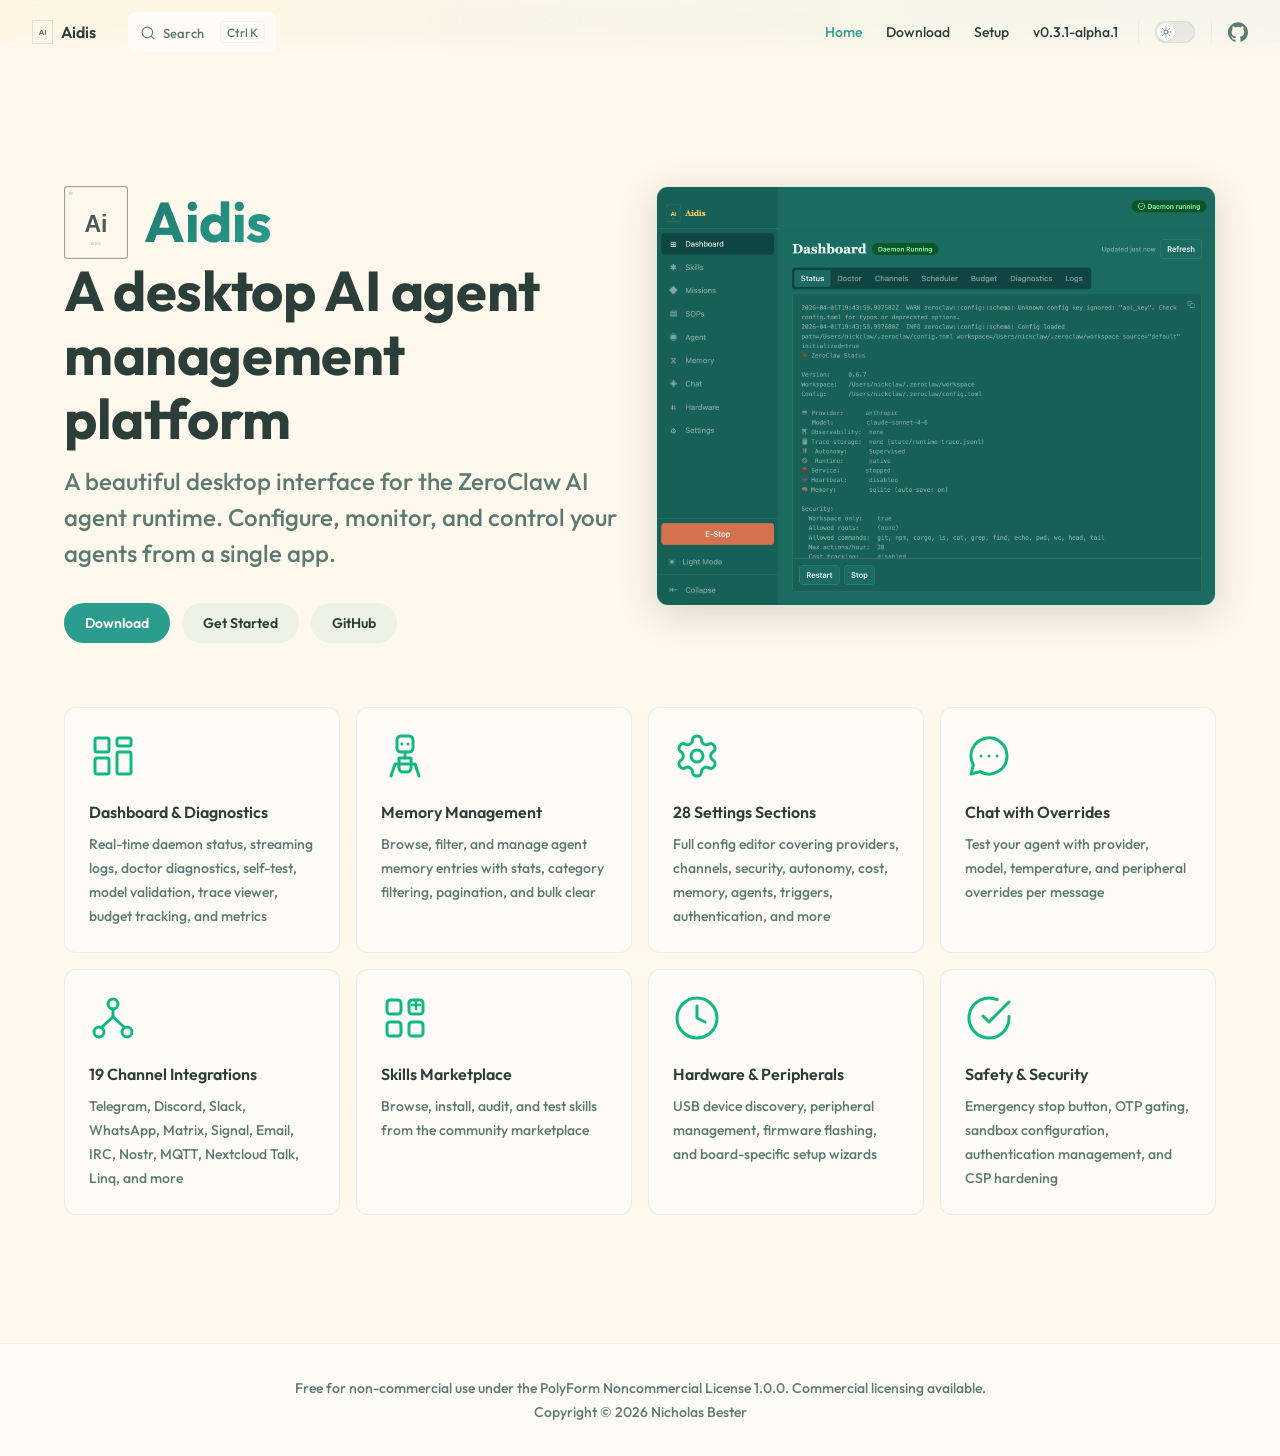
==== commit 99031fe4: "Update license footer, GitHub link, and setup page" ====
--- a/index.html
+++ b/index.html
@@ -9,9 +9,9 @@
     <link rel="preload stylesheet" href="/assets/style.gT86ceZ2.css" as="style">
     <link rel="preload stylesheet" href="/vp-icons.css" as="style">
     
-    <script type="module" src="/assets/app.BCLENxrx.js"></script>
+    <script type="module" src="/assets/app.DeAVZ_CN.js"></script>
     <link rel="preload" href="/assets/inter-roman-latin.Di8DUHzh.woff2" as="font" type="font/woff2" crossorigin="">
-    <link rel="modulepreload" href="/assets/chunks/theme.Cr4W0DH7.js">
+    <link rel="modulepreload" href="/assets/chunks/theme.CalRW6EU.js">
     <link rel="modulepreload" href="/assets/chunks/framework.ePeAWSvT.js">
     <link rel="modulepreload" href="/assets/index.md.BH07lZex.lean.js">
     <link rel="icon" type="image/png" href="/aidis-logo.png">
@@ -21,8 +21,8 @@
     <script id="check-mac-os">document.documentElement.classList.toggle("mac",/Mac|iPhone|iPod|iPad/i.test(navigator.platform));</script>
   </head>
   <body>
-    <div id="app"><div class="Layout" data-v-5d98c3a5><!--[--><!----><!--]--><!--[--><span tabindex="-1" data-v-0b0ada53></span><a href="#VPContent" class="VPSkipLink visually-hidden" data-v-0b0ada53>Skip to content</a><!--]--><!----><header class="VPNav" data-v-5d98c3a5 data-v-ae24b3ad><div class="VPNavBar" data-v-ae24b3ad data-v-6aa21345><div class="wrapper" data-v-6aa21345><div class="container" data-v-6aa21345><div class="title" data-v-6aa21345><div class="VPNavBarTitle" data-v-6aa21345 data-v-1168a8e4><a class="title" href="/" data-v-1168a8e4><!--[--><!--]--><!--[--><!--[--><!--[--><img class="VPImage dark logo" src="/aidis-logo-dark.svg" alt data-v-8426fc1a><!--]--><!--[--><img class="VPImage light logo" src="/aidis-logo.svg" alt data-v-8426fc1a><!--]--><!--]--><!--]--><span data-v-1168a8e4>Aidis</span><!--[--><!--]--></a></div></div><div class="content" data-v-6aa21345><div class="content-body" data-v-6aa21345><!--[--><!--]--><div class="VPNavBarSearch search" data-v-6aa21345><!--[--><!----><div id="local-search"><button type="button" class="DocSearch DocSearch-Button" aria-label="Search"><span class="DocSearch-Button-Container"><span class="vp-icon DocSearch-Search-Icon"></span><span class="DocSearch-Button-Placeholder">Search</span></span><span class="DocSearch-Button-Keys"><kbd class="DocSearch-Button-Key"></kbd><kbd class="DocSearch-Button-Key">K</kbd></span></button></div><!--]--></div><nav aria-labelledby="main-nav-aria-label" class="VPNavBarMenu menu" data-v-6aa21345 data-v-dc692963><span id="main-nav-aria-label" class="visually-hidden" data-v-dc692963> Main Navigation </span><!--[--><!--[--><a class="VPLink link VPNavBarMenuLink active" href="/" tabindex="0" data-v-dc692963 data-v-e56f3d57><!--[--><span data-v-e56f3d57>Home</span><!--]--></a><!--]--><!--[--><a class="VPLink link VPNavBarMenuLink" href="/download.html" tabindex="0" data-v-dc692963 data-v-e56f3d57><!--[--><span data-v-e56f3d57>Download</span><!--]--></a><!--]--><!--[--><a class="VPLink link VPNavBarMenuLink" href="/setup/" tabindex="0" data-v-dc692963 data-v-e56f3d57><!--[--><span data-v-e56f3d57>Setup</span><!--]--></a><!--]--><!--[--><a class="VPLink link VPNavBarMenuLink" href="/changelog.html" tabindex="0" data-v-dc692963 data-v-e56f3d57><!--[--><span data-v-e56f3d57>v0.3.1-alpha.1</span><!--]--></a><!--]--><!--]--></nav><!----><div class="VPNavBarAppearance appearance" data-v-6aa21345 data-v-6c893767><button class="VPSwitch VPSwitchAppearance" type="button" role="switch" title aria-checked="false" data-v-6c893767 data-v-5337faa4 data-v-1d5665e3><span class="check" data-v-1d5665e3><span class="icon" data-v-1d5665e3><!--[--><span class="vpi-sun sun" data-v-5337faa4></span><span class="vpi-moon moon" data-v-5337faa4></span><!--]--></span></span></button></div><div class="VPSocialLinks VPNavBarSocialLinks social-links" data-v-6aa21345 data-v-0394ad82 data-v-7bc22406><!--[--><a class="VPSocialLink no-icon" href="https://github.com/nicholasbester/aidis" aria-label="github" target="_blank" rel="noopener" data-v-7bc22406 data-v-bd121fe5><span class="vpi-social-github"></span></a><!--]--></div><div class="VPFlyout VPNavBarExtra extra" data-v-6aa21345 data-v-bb2aa2f0 data-v-cf11d7a2><button type="button" class="button" aria-haspopup="true" aria-expanded="false" aria-label="extra navigation" data-v-cf11d7a2><span class="vpi-more-horizontal icon" data-v-cf11d7a2></span></button><div class="menu" data-v-cf11d7a2><div class="VPMenu" data-v-cf11d7a2 data-v-b98bc113><!----><!--[--><!--[--><!----><div class="group" data-v-bb2aa2f0><div class="item appearance" data-v-bb2aa2f0><p class="label" data-v-bb2aa2f0>Appearance</p><div class="appearance-action" data-v-bb2aa2f0><button class="VPSwitch VPSwitchAppearance" type="button" role="switch" title aria-checked="false" data-v-bb2aa2f0 data-v-5337faa4 data-v-1d5665e3><span class="check" data-v-1d5665e3><span class="icon" data-v-1d5665e3><!--[--><span class="vpi-sun sun" data-v-5337faa4></span><span class="vpi-moon moon" data-v-5337faa4></span><!--]--></span></span></button></div></div></div><div class="group" data-v-bb2aa2f0><div class="item social-links" data-v-bb2aa2f0><div class="VPSocialLinks social-links-list" data-v-bb2aa2f0 data-v-7bc22406><!--[--><a class="VPSocialLink no-icon" href="https://github.com/nicholasbester/aidis" aria-label="github" target="_blank" rel="noopener" data-v-7bc22406 data-v-bd121fe5><span class="vpi-social-github"></span></a><!--]--></div></div></div><!--]--><!--]--></div></div></div><!--[--><!--]--><button type="button" class="VPNavBarHamburger hamburger" aria-label="mobile navigation" aria-expanded="false" aria-controls="VPNavScreen" data-v-6aa21345 data-v-e5dd9c1c><span class="container" data-v-e5dd9c1c><span class="top" data-v-e5dd9c1c></span><span class="middle" data-v-e5dd9c1c></span><span class="bottom" data-v-e5dd9c1c></span></span></button></div></div></div></div><div class="divider" data-v-6aa21345><div class="divider-line" data-v-6aa21345></div></div></div><!----></header><!----><!----><div class="VPContent is-home" id="VPContent" data-v-5d98c3a5 data-v-1428d186><div class="VPHome" data-v-1428d186 data-v-8b561e3d><!--[--><!--]--><div class="VPHero has-image VPHomeHero" data-v-8b561e3d data-v-4f9c455b><div class="container" data-v-4f9c455b><div class="main" data-v-4f9c455b><!--[--><!--]--><!--[--><h1 class="heading" data-v-4f9c455b><span class="name clip" data-v-4f9c455b>Aidis</span><span class="text" data-v-4f9c455b>A desktop AI agent management platform</span></h1><p class="tagline" data-v-4f9c455b>A beautiful desktop interface for the ZeroClaw AI agent runtime. Configure, monitor, and control your agents from a single app.</p><!--]--><!--[--><!--]--><div class="actions" data-v-4f9c455b><!--[--><div class="action" data-v-4f9c455b><a class="VPButton medium brand" href="/download.html" data-v-4f9c455b data-v-fa7799d5>Download</a></div><div class="action" data-v-4f9c455b><a class="VPButton medium alt" href="/setup/" data-v-4f9c455b data-v-fa7799d5>Get Started</a></div><div class="action" data-v-4f9c455b><a class="VPButton medium alt" href="https://github.com/nicholasbester/aidis" target="_blank" rel="noreferrer" data-v-4f9c455b data-v-fa7799d5>GitHub</a></div><!--]--></div><!--[--><!--]--></div><div class="image" data-v-4f9c455b><div class="image-container" data-v-4f9c455b><div class="image-bg" data-v-4f9c455b></div><!--[--><!--[--><!--[--><!--[--><img class="VPImage dark image-src" src="/app-screenshot-light.png" alt="Aidis Desktop — Dashboard view" data-v-8426fc1a><!--]--><!--[--><img class="VPImage light image-src" src="/app-screenshot-dark.png" alt="Aidis Desktop — Dashboard view" data-v-8426fc1a><!--]--><!--]--><!--]--><!--]--></div></div></div></div><!--[--><!--]--><!--[--><!--]--><div class="VPFeatures VPHomeFeatures" data-v-8b561e3d data-v-a6181336><div class="container" data-v-a6181336><div class="items" data-v-a6181336><!--[--><div class="grid-4 item" data-v-a6181336><div class="VPLink no-icon VPFeature" data-v-a6181336 data-v-a3976bdc><!--[--><article class="box" data-v-a3976bdc><!--[--><img class="VPImage" src="/icons/dashboard.svg" height="48" width="48" alt data-v-8426fc1a><!--]--><h2 class="title" data-v-a3976bdc>Dashboard & Diagnostics</h2><p class="details" data-v-a3976bdc>Real-time daemon status, streaming logs, doctor diagnostics, self-test, model validation, trace viewer, budget tracking, and metrics</p><!----></article><!--]--></div></div><div class="grid-4 item" data-v-a6181336><div class="VPLink no-icon VPFeature" data-v-a6181336 data-v-a3976bdc><!--[--><article class="box" data-v-a3976bdc><!--[--><img class="VPImage" src="/icons/agent.svg" height="48" width="48" alt data-v-8426fc1a><!--]--><h2 class="title" data-v-a3976bdc>Memory Management</h2><p class="details" data-v-a3976bdc>Browse, filter, and manage agent memory entries with stats, category filtering, pagination, and bulk clear</p><!----></article><!--]--></div></div><div class="grid-4 item" data-v-a6181336><div class="VPLink no-icon VPFeature" data-v-a6181336 data-v-a3976bdc><!--[--><article class="box" data-v-a3976bdc><!--[--><img class="VPImage" src="/icons/config.svg" height="48" width="48" alt data-v-8426fc1a><!--]--><h2 class="title" data-v-a3976bdc>28 Settings Sections</h2><p class="details" data-v-a3976bdc>Full config editor covering providers, channels, security, autonomy, cost, memory, agents, triggers, authentication, and more</p><!----></article><!--]--></div></div><div class="grid-4 item" data-v-a6181336><div class="VPLink no-icon VPFeature" data-v-a6181336 data-v-a3976bdc><!--[--><article class="box" data-v-a3976bdc><!--[--><img class="VPImage" src="/icons/chat.svg" height="48" width="48" alt data-v-8426fc1a><!--]--><h2 class="title" data-v-a3976bdc>Chat with Overrides</h2><p class="details" data-v-a3976bdc>Test your agent with provider, model, temperature, and peripheral overrides per message</p><!----></article><!--]--></div></div><div class="grid-4 item" data-v-a6181336><div class="VPLink no-icon VPFeature" data-v-a6181336 data-v-a3976bdc><!--[--><article class="box" data-v-a3976bdc><!--[--><img class="VPImage" src="/icons/channels.svg" height="48" width="48" alt data-v-8426fc1a><!--]--><h2 class="title" data-v-a3976bdc>19 Channel Integrations</h2><p class="details" data-v-a3976bdc>Telegram, Discord, Slack, WhatsApp, Matrix, Signal, Email, IRC, Nostr, MQTT, Nextcloud Talk, Linq, and more</p><!----></article><!--]--></div></div><div class="grid-4 item" data-v-a6181336><div class="VPLink no-icon VPFeature" data-v-a6181336 data-v-a3976bdc><!--[--><article class="box" data-v-a3976bdc><!--[--><img class="VPImage" src="/icons/skills.svg" height="48" width="48" alt data-v-8426fc1a><!--]--><h2 class="title" data-v-a3976bdc>Skills Marketplace</h2><p class="details" data-v-a3976bdc>Browse, install, audit, and test skills from the community marketplace</p><!----></article><!--]--></div></div><div class="grid-4 item" data-v-a6181336><div class="VPLink no-icon VPFeature" data-v-a6181336 data-v-a3976bdc><!--[--><article class="box" data-v-a3976bdc><!--[--><img class="VPImage" src="/icons/scheduler.svg" height="48" width="48" alt data-v-8426fc1a><!--]--><h2 class="title" data-v-a3976bdc>Hardware & Peripherals</h2><p class="details" data-v-a3976bdc>USB device discovery, peripheral management, firmware flashing, and board-specific setup wizards</p><!----></article><!--]--></div></div><div class="grid-4 item" data-v-a6181336><div class="VPLink no-icon VPFeature" data-v-a6181336 data-v-a3976bdc><!--[--><article class="box" data-v-a3976bdc><!--[--><img class="VPImage" src="/icons/onboarding.svg" height="48" width="48" alt data-v-8426fc1a><!--]--><h2 class="title" data-v-a3976bdc>Safety & Security</h2><p class="details" data-v-a3976bdc>Emergency stop button, OTP gating, sandbox configuration, authentication management, and CSP hardening</p><!----></article><!--]--></div></div><!--]--></div></div></div><!--[--><!--]--><div class="vp-doc container" style="" data-v-8b561e3d data-v-8e2d4988><!--[--><div style="position:relative;" data-v-8b561e3d><div></div></div><!--]--></div></div></div><footer class="VPFooter" data-v-5d98c3a5 data-v-e315a0ad><div class="container" data-v-e315a0ad><p class="message" data-v-e315a0ad>Released under the Business Source License 1.1.</p><p class="copyright" data-v-e315a0ad>Copyright © 2026 Aidis</p></div></footer><!--[--><!--]--></div></div>
-    <script>window.__VP_HASH_MAP__=JSON.parse("{\"changelog.md\":\"BxRzAFsQ\",\"download.md\":\"BfrzyPFp\",\"index.md\":\"BH07lZex\",\"setup_index.md\":\"8btZEzQ-\"}");window.__VP_SITE_DATA__=JSON.parse("{\"lang\":\"en-US\",\"dir\":\"ltr\",\"title\":\"Aidis\",\"description\":\"A desktop AI agent management platform\",\"base\":\"/\",\"head\":[],\"router\":{\"prefetchLinks\":true},\"appearance\":true,\"themeConfig\":{\"logo\":{\"light\":\"/aidis-logo.svg\",\"dark\":\"/aidis-logo-dark.svg\"},\"nav\":[{\"text\":\"Home\",\"link\":\"/\"},{\"text\":\"Download\",\"link\":\"/download\"},{\"text\":\"Setup\",\"link\":\"/setup/\"},{\"text\":\"v0.3.1-alpha.1\",\"link\":\"/changelog\"}],\"sidebar\":{\"/setup/\":[{\"text\":\"Aidis\",\"items\":[{\"text\":\"Setup Guide\",\"link\":\"/setup/\"}]}]},\"socialLinks\":[{\"icon\":\"github\",\"link\":\"https://github.com/nicholasbester/aidis\"}],\"search\":{\"provider\":\"local\"},\"footer\":{\"message\":\"Released under the Business Source License 1.1.\",\"copyright\":\"Copyright © 2026 Aidis\"}},\"locales\":{},\"scrollOffset\":134,\"cleanUrls\":false}");</script>
+    <div id="app"><div class="Layout" data-v-5d98c3a5><!--[--><!----><!--]--><!--[--><span tabindex="-1" data-v-0b0ada53></span><a href="#VPContent" class="VPSkipLink visually-hidden" data-v-0b0ada53>Skip to content</a><!--]--><!----><header class="VPNav" data-v-5d98c3a5 data-v-ae24b3ad><div class="VPNavBar" data-v-ae24b3ad data-v-6aa21345><div class="wrapper" data-v-6aa21345><div class="container" data-v-6aa21345><div class="title" data-v-6aa21345><div class="VPNavBarTitle" data-v-6aa21345 data-v-1168a8e4><a class="title" href="/" data-v-1168a8e4><!--[--><!--]--><!--[--><!--[--><!--[--><img class="VPImage dark logo" src="/aidis-logo-dark.svg" alt data-v-8426fc1a><!--]--><!--[--><img class="VPImage light logo" src="/aidis-logo.svg" alt data-v-8426fc1a><!--]--><!--]--><!--]--><span data-v-1168a8e4>Aidis</span><!--[--><!--]--></a></div></div><div class="content" data-v-6aa21345><div class="content-body" data-v-6aa21345><!--[--><!--]--><div class="VPNavBarSearch search" data-v-6aa21345><!--[--><!----><div id="local-search"><button type="button" class="DocSearch DocSearch-Button" aria-label="Search"><span class="DocSearch-Button-Container"><span class="vp-icon DocSearch-Search-Icon"></span><span class="DocSearch-Button-Placeholder">Search</span></span><span class="DocSearch-Button-Keys"><kbd class="DocSearch-Button-Key"></kbd><kbd class="DocSearch-Button-Key">K</kbd></span></button></div><!--]--></div><nav aria-labelledby="main-nav-aria-label" class="VPNavBarMenu menu" data-v-6aa21345 data-v-dc692963><span id="main-nav-aria-label" class="visually-hidden" data-v-dc692963> Main Navigation </span><!--[--><!--[--><a class="VPLink link VPNavBarMenuLink active" href="/" tabindex="0" data-v-dc692963 data-v-e56f3d57><!--[--><span data-v-e56f3d57>Home</span><!--]--></a><!--]--><!--[--><a class="VPLink link VPNavBarMenuLink" href="/download.html" tabindex="0" data-v-dc692963 data-v-e56f3d57><!--[--><span data-v-e56f3d57>Download</span><!--]--></a><!--]--><!--[--><a class="VPLink link VPNavBarMenuLink" href="/setup/" tabindex="0" data-v-dc692963 data-v-e56f3d57><!--[--><span data-v-e56f3d57>Setup</span><!--]--></a><!--]--><!--[--><a class="VPLink link VPNavBarMenuLink" href="/changelog.html" tabindex="0" data-v-dc692963 data-v-e56f3d57><!--[--><span data-v-e56f3d57>v0.3.1-alpha.1</span><!--]--></a><!--]--><!--]--></nav><!----><div class="VPNavBarAppearance appearance" data-v-6aa21345 data-v-6c893767><button class="VPSwitch VPSwitchAppearance" type="button" role="switch" title aria-checked="false" data-v-6c893767 data-v-5337faa4 data-v-1d5665e3><span class="check" data-v-1d5665e3><span class="icon" data-v-1d5665e3><!--[--><span class="vpi-sun sun" data-v-5337faa4></span><span class="vpi-moon moon" data-v-5337faa4></span><!--]--></span></span></button></div><div class="VPSocialLinks VPNavBarSocialLinks social-links" data-v-6aa21345 data-v-0394ad82 data-v-7bc22406><!--[--><a class="VPSocialLink no-icon" href="https://github.com/nicholasbester/aidis-releases" aria-label="github" target="_blank" rel="noopener" data-v-7bc22406 data-v-bd121fe5><span class="vpi-social-github"></span></a><!--]--></div><div class="VPFlyout VPNavBarExtra extra" data-v-6aa21345 data-v-bb2aa2f0 data-v-cf11d7a2><button type="button" class="button" aria-haspopup="true" aria-expanded="false" aria-label="extra navigation" data-v-cf11d7a2><span class="vpi-more-horizontal icon" data-v-cf11d7a2></span></button><div class="menu" data-v-cf11d7a2><div class="VPMenu" data-v-cf11d7a2 data-v-b98bc113><!----><!--[--><!--[--><!----><div class="group" data-v-bb2aa2f0><div class="item appearance" data-v-bb2aa2f0><p class="label" data-v-bb2aa2f0>Appearance</p><div class="appearance-action" data-v-bb2aa2f0><button class="VPSwitch VPSwitchAppearance" type="button" role="switch" title aria-checked="false" data-v-bb2aa2f0 data-v-5337faa4 data-v-1d5665e3><span class="check" data-v-1d5665e3><span class="icon" data-v-1d5665e3><!--[--><span class="vpi-sun sun" data-v-5337faa4></span><span class="vpi-moon moon" data-v-5337faa4></span><!--]--></span></span></button></div></div></div><div class="group" data-v-bb2aa2f0><div class="item social-links" data-v-bb2aa2f0><div class="VPSocialLinks social-links-list" data-v-bb2aa2f0 data-v-7bc22406><!--[--><a class="VPSocialLink no-icon" href="https://github.com/nicholasbester/aidis-releases" aria-label="github" target="_blank" rel="noopener" data-v-7bc22406 data-v-bd121fe5><span class="vpi-social-github"></span></a><!--]--></div></div></div><!--]--><!--]--></div></div></div><!--[--><!--]--><button type="button" class="VPNavBarHamburger hamburger" aria-label="mobile navigation" aria-expanded="false" aria-controls="VPNavScreen" data-v-6aa21345 data-v-e5dd9c1c><span class="container" data-v-e5dd9c1c><span class="top" data-v-e5dd9c1c></span><span class="middle" data-v-e5dd9c1c></span><span class="bottom" data-v-e5dd9c1c></span></span></button></div></div></div></div><div class="divider" data-v-6aa21345><div class="divider-line" data-v-6aa21345></div></div></div><!----></header><!----><!----><div class="VPContent is-home" id="VPContent" data-v-5d98c3a5 data-v-1428d186><div class="VPHome" data-v-1428d186 data-v-8b561e3d><!--[--><!--]--><div class="VPHero has-image VPHomeHero" data-v-8b561e3d data-v-4f9c455b><div class="container" data-v-4f9c455b><div class="main" data-v-4f9c455b><!--[--><!--]--><!--[--><h1 class="heading" data-v-4f9c455b><span class="name clip" data-v-4f9c455b>Aidis</span><span class="text" data-v-4f9c455b>A desktop AI agent management platform</span></h1><p class="tagline" data-v-4f9c455b>A beautiful desktop interface for the ZeroClaw AI agent runtime. Configure, monitor, and control your agents from a single app.</p><!--]--><!--[--><!--]--><div class="actions" data-v-4f9c455b><!--[--><div class="action" data-v-4f9c455b><a class="VPButton medium brand" href="/download.html" data-v-4f9c455b data-v-fa7799d5>Download</a></div><div class="action" data-v-4f9c455b><a class="VPButton medium alt" href="/setup/" data-v-4f9c455b data-v-fa7799d5>Get Started</a></div><div class="action" data-v-4f9c455b><a class="VPButton medium alt" href="https://github.com/nicholasbester/aidis" target="_blank" rel="noreferrer" data-v-4f9c455b data-v-fa7799d5>GitHub</a></div><!--]--></div><!--[--><!--]--></div><div class="image" data-v-4f9c455b><div class="image-container" data-v-4f9c455b><div class="image-bg" data-v-4f9c455b></div><!--[--><!--[--><!--[--><!--[--><img class="VPImage dark image-src" src="/app-screenshot-light.png" alt="Aidis Desktop — Dashboard view" data-v-8426fc1a><!--]--><!--[--><img class="VPImage light image-src" src="/app-screenshot-dark.png" alt="Aidis Desktop — Dashboard view" data-v-8426fc1a><!--]--><!--]--><!--]--><!--]--></div></div></div></div><!--[--><!--]--><!--[--><!--]--><div class="VPFeatures VPHomeFeatures" data-v-8b561e3d data-v-a6181336><div class="container" data-v-a6181336><div class="items" data-v-a6181336><!--[--><div class="grid-4 item" data-v-a6181336><div class="VPLink no-icon VPFeature" data-v-a6181336 data-v-a3976bdc><!--[--><article class="box" data-v-a3976bdc><!--[--><img class="VPImage" src="/icons/dashboard.svg" height="48" width="48" alt data-v-8426fc1a><!--]--><h2 class="title" data-v-a3976bdc>Dashboard & Diagnostics</h2><p class="details" data-v-a3976bdc>Real-time daemon status, streaming logs, doctor diagnostics, self-test, model validation, trace viewer, budget tracking, and metrics</p><!----></article><!--]--></div></div><div class="grid-4 item" data-v-a6181336><div class="VPLink no-icon VPFeature" data-v-a6181336 data-v-a3976bdc><!--[--><article class="box" data-v-a3976bdc><!--[--><img class="VPImage" src="/icons/agent.svg" height="48" width="48" alt data-v-8426fc1a><!--]--><h2 class="title" data-v-a3976bdc>Memory Management</h2><p class="details" data-v-a3976bdc>Browse, filter, and manage agent memory entries with stats, category filtering, pagination, and bulk clear</p><!----></article><!--]--></div></div><div class="grid-4 item" data-v-a6181336><div class="VPLink no-icon VPFeature" data-v-a6181336 data-v-a3976bdc><!--[--><article class="box" data-v-a3976bdc><!--[--><img class="VPImage" src="/icons/config.svg" height="48" width="48" alt data-v-8426fc1a><!--]--><h2 class="title" data-v-a3976bdc>28 Settings Sections</h2><p class="details" data-v-a3976bdc>Full config editor covering providers, channels, security, autonomy, cost, memory, agents, triggers, authentication, and more</p><!----></article><!--]--></div></div><div class="grid-4 item" data-v-a6181336><div class="VPLink no-icon VPFeature" data-v-a6181336 data-v-a3976bdc><!--[--><article class="box" data-v-a3976bdc><!--[--><img class="VPImage" src="/icons/chat.svg" height="48" width="48" alt data-v-8426fc1a><!--]--><h2 class="title" data-v-a3976bdc>Chat with Overrides</h2><p class="details" data-v-a3976bdc>Test your agent with provider, model, temperature, and peripheral overrides per message</p><!----></article><!--]--></div></div><div class="grid-4 item" data-v-a6181336><div class="VPLink no-icon VPFeature" data-v-a6181336 data-v-a3976bdc><!--[--><article class="box" data-v-a3976bdc><!--[--><img class="VPImage" src="/icons/channels.svg" height="48" width="48" alt data-v-8426fc1a><!--]--><h2 class="title" data-v-a3976bdc>19 Channel Integrations</h2><p class="details" data-v-a3976bdc>Telegram, Discord, Slack, WhatsApp, Matrix, Signal, Email, IRC, Nostr, MQTT, Nextcloud Talk, Linq, and more</p><!----></article><!--]--></div></div><div class="grid-4 item" data-v-a6181336><div class="VPLink no-icon VPFeature" data-v-a6181336 data-v-a3976bdc><!--[--><article class="box" data-v-a3976bdc><!--[--><img class="VPImage" src="/icons/skills.svg" height="48" width="48" alt data-v-8426fc1a><!--]--><h2 class="title" data-v-a3976bdc>Skills Marketplace</h2><p class="details" data-v-a3976bdc>Browse, install, audit, and test skills from the community marketplace</p><!----></article><!--]--></div></div><div class="grid-4 item" data-v-a6181336><div class="VPLink no-icon VPFeature" data-v-a6181336 data-v-a3976bdc><!--[--><article class="box" data-v-a3976bdc><!--[--><img class="VPImage" src="/icons/scheduler.svg" height="48" width="48" alt data-v-8426fc1a><!--]--><h2 class="title" data-v-a3976bdc>Hardware & Peripherals</h2><p class="details" data-v-a3976bdc>USB device discovery, peripheral management, firmware flashing, and board-specific setup wizards</p><!----></article><!--]--></div></div><div class="grid-4 item" data-v-a6181336><div class="VPLink no-icon VPFeature" data-v-a6181336 data-v-a3976bdc><!--[--><article class="box" data-v-a3976bdc><!--[--><img class="VPImage" src="/icons/onboarding.svg" height="48" width="48" alt data-v-8426fc1a><!--]--><h2 class="title" data-v-a3976bdc>Safety & Security</h2><p class="details" data-v-a3976bdc>Emergency stop button, OTP gating, sandbox configuration, authentication management, and CSP hardening</p><!----></article><!--]--></div></div><!--]--></div></div></div><!--[--><!--]--><div class="vp-doc container" style="" data-v-8b561e3d data-v-8e2d4988><!--[--><div style="position:relative;" data-v-8b561e3d><div></div></div><!--]--></div></div></div><footer class="VPFooter" data-v-5d98c3a5 data-v-e315a0ad><div class="container" data-v-e315a0ad><p class="message" data-v-e315a0ad>Free for non-commercial use under the PolyForm Noncommercial License 1.0.0. Commercial licensing available.</p><p class="copyright" data-v-e315a0ad>Copyright © 2026 Nicholas Bester</p></div></footer><!--[--><!--]--></div></div>
+    <script>window.__VP_HASH_MAP__=JSON.parse("{\"changelog.md\":\"BxRzAFsQ\",\"download.md\":\"BfrzyPFp\",\"index.md\":\"BH07lZex\",\"setup_index.md\":\"BEnUGUB7\"}");window.__VP_SITE_DATA__=JSON.parse("{\"lang\":\"en-US\",\"dir\":\"ltr\",\"title\":\"Aidis\",\"description\":\"A desktop AI agent management platform\",\"base\":\"/\",\"head\":[],\"router\":{\"prefetchLinks\":true},\"appearance\":true,\"themeConfig\":{\"logo\":{\"light\":\"/aidis-logo.svg\",\"dark\":\"/aidis-logo-dark.svg\"},\"nav\":[{\"text\":\"Home\",\"link\":\"/\"},{\"text\":\"Download\",\"link\":\"/download\"},{\"text\":\"Setup\",\"link\":\"/setup/\"},{\"text\":\"v0.3.1-alpha.1\",\"link\":\"/changelog\"}],\"sidebar\":{\"/setup/\":[{\"text\":\"Aidis\",\"items\":[{\"text\":\"Setup Guide\",\"link\":\"/setup/\"}]}]},\"socialLinks\":[{\"icon\":\"github\",\"link\":\"https://github.com/nicholasbester/aidis-releases\"}],\"search\":{\"provider\":\"local\"},\"footer\":{\"message\":\"Free for non-commercial use under the PolyForm Noncommercial License 1.0.0. Commercial licensing available.\",\"copyright\":\"Copyright © 2026 Nicholas Bester\"}},\"locales\":{},\"scrollOffset\":134,\"cleanUrls\":false}");</script>
     
   </body>
 </html>
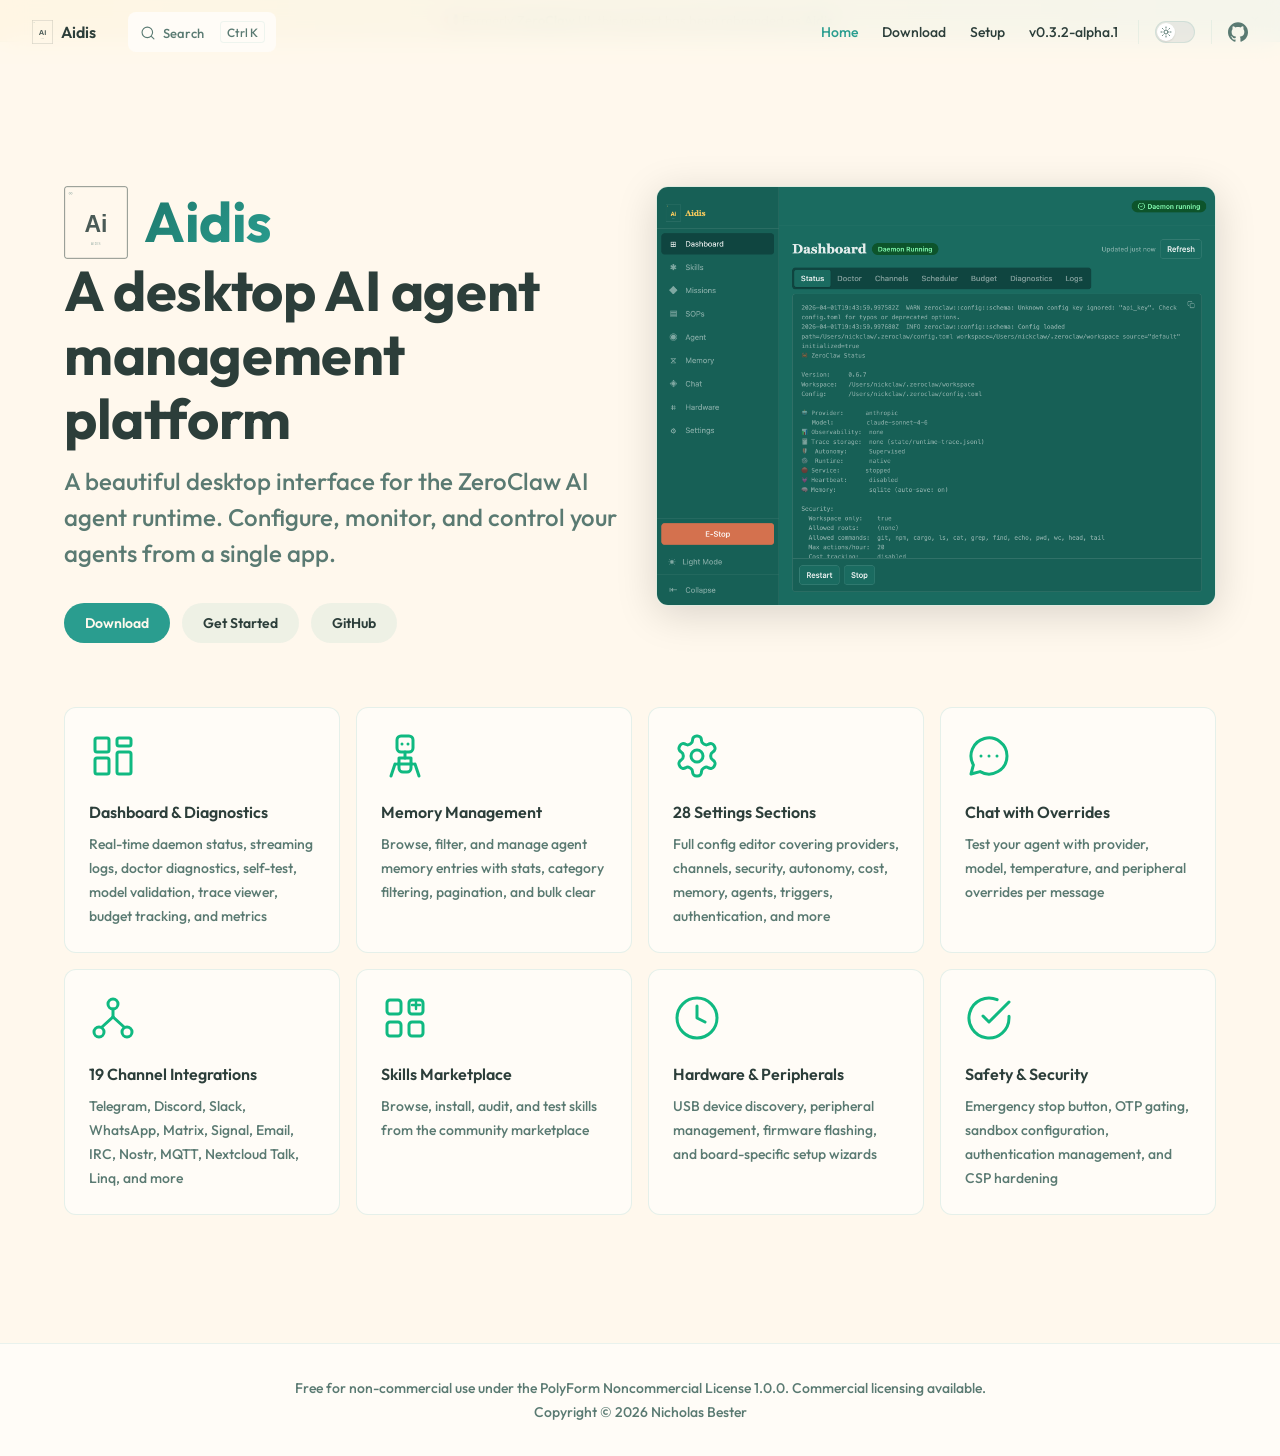
==== commit ab21ab40: "deploy: nicholasbester/aidis@f0b6e6e8a29a3825783ed79f9d238c117d1be06d" ====
--- a/index.html
+++ b/index.html
@@ -9,9 +9,9 @@
     <link rel="preload stylesheet" href="/assets/style.gT86ceZ2.css" as="style">
     <link rel="preload stylesheet" href="/vp-icons.css" as="style">
     
-    <script type="module" src="/assets/app.DeAVZ_CN.js"></script>
+    <script type="module" src="/assets/app._CaiKqDY.js"></script>
     <link rel="preload" href="/assets/inter-roman-latin.Di8DUHzh.woff2" as="font" type="font/woff2" crossorigin="">
-    <link rel="modulepreload" href="/assets/chunks/theme.CalRW6EU.js">
+    <link rel="modulepreload" href="/assets/chunks/theme.D10UOWKU.js">
     <link rel="modulepreload" href="/assets/chunks/framework.ePeAWSvT.js">
     <link rel="modulepreload" href="/assets/index.md.BH07lZex.lean.js">
     <link rel="icon" type="image/png" href="/aidis-logo.png">
@@ -21,8 +21,8 @@
     <script id="check-mac-os">document.documentElement.classList.toggle("mac",/Mac|iPhone|iPod|iPad/i.test(navigator.platform));</script>
   </head>
   <body>
-    <div id="app"><div class="Layout" data-v-5d98c3a5><!--[--><!----><!--]--><!--[--><span tabindex="-1" data-v-0b0ada53></span><a href="#VPContent" class="VPSkipLink visually-hidden" data-v-0b0ada53>Skip to content</a><!--]--><!----><header class="VPNav" data-v-5d98c3a5 data-v-ae24b3ad><div class="VPNavBar" data-v-ae24b3ad data-v-6aa21345><div class="wrapper" data-v-6aa21345><div class="container" data-v-6aa21345><div class="title" data-v-6aa21345><div class="VPNavBarTitle" data-v-6aa21345 data-v-1168a8e4><a class="title" href="/" data-v-1168a8e4><!--[--><!--]--><!--[--><!--[--><!--[--><img class="VPImage dark logo" src="/aidis-logo-dark.svg" alt data-v-8426fc1a><!--]--><!--[--><img class="VPImage light logo" src="/aidis-logo.svg" alt data-v-8426fc1a><!--]--><!--]--><!--]--><span data-v-1168a8e4>Aidis</span><!--[--><!--]--></a></div></div><div class="content" data-v-6aa21345><div class="content-body" data-v-6aa21345><!--[--><!--]--><div class="VPNavBarSearch search" data-v-6aa21345><!--[--><!----><div id="local-search"><button type="button" class="DocSearch DocSearch-Button" aria-label="Search"><span class="DocSearch-Button-Container"><span class="vp-icon DocSearch-Search-Icon"></span><span class="DocSearch-Button-Placeholder">Search</span></span><span class="DocSearch-Button-Keys"><kbd class="DocSearch-Button-Key"></kbd><kbd class="DocSearch-Button-Key">K</kbd></span></button></div><!--]--></div><nav aria-labelledby="main-nav-aria-label" class="VPNavBarMenu menu" data-v-6aa21345 data-v-dc692963><span id="main-nav-aria-label" class="visually-hidden" data-v-dc692963> Main Navigation </span><!--[--><!--[--><a class="VPLink link VPNavBarMenuLink active" href="/" tabindex="0" data-v-dc692963 data-v-e56f3d57><!--[--><span data-v-e56f3d57>Home</span><!--]--></a><!--]--><!--[--><a class="VPLink link VPNavBarMenuLink" href="/download.html" tabindex="0" data-v-dc692963 data-v-e56f3d57><!--[--><span data-v-e56f3d57>Download</span><!--]--></a><!--]--><!--[--><a class="VPLink link VPNavBarMenuLink" href="/setup/" tabindex="0" data-v-dc692963 data-v-e56f3d57><!--[--><span data-v-e56f3d57>Setup</span><!--]--></a><!--]--><!--[--><a class="VPLink link VPNavBarMenuLink" href="/changelog.html" tabindex="0" data-v-dc692963 data-v-e56f3d57><!--[--><span data-v-e56f3d57>v0.3.1-alpha.1</span><!--]--></a><!--]--><!--]--></nav><!----><div class="VPNavBarAppearance appearance" data-v-6aa21345 data-v-6c893767><button class="VPSwitch VPSwitchAppearance" type="button" role="switch" title aria-checked="false" data-v-6c893767 data-v-5337faa4 data-v-1d5665e3><span class="check" data-v-1d5665e3><span class="icon" data-v-1d5665e3><!--[--><span class="vpi-sun sun" data-v-5337faa4></span><span class="vpi-moon moon" data-v-5337faa4></span><!--]--></span></span></button></div><div class="VPSocialLinks VPNavBarSocialLinks social-links" data-v-6aa21345 data-v-0394ad82 data-v-7bc22406><!--[--><a class="VPSocialLink no-icon" href="https://github.com/nicholasbester/aidis-releases" aria-label="github" target="_blank" rel="noopener" data-v-7bc22406 data-v-bd121fe5><span class="vpi-social-github"></span></a><!--]--></div><div class="VPFlyout VPNavBarExtra extra" data-v-6aa21345 data-v-bb2aa2f0 data-v-cf11d7a2><button type="button" class="button" aria-haspopup="true" aria-expanded="false" aria-label="extra navigation" data-v-cf11d7a2><span class="vpi-more-horizontal icon" data-v-cf11d7a2></span></button><div class="menu" data-v-cf11d7a2><div class="VPMenu" data-v-cf11d7a2 data-v-b98bc113><!----><!--[--><!--[--><!----><div class="group" data-v-bb2aa2f0><div class="item appearance" data-v-bb2aa2f0><p class="label" data-v-bb2aa2f0>Appearance</p><div class="appearance-action" data-v-bb2aa2f0><button class="VPSwitch VPSwitchAppearance" type="button" role="switch" title aria-checked="false" data-v-bb2aa2f0 data-v-5337faa4 data-v-1d5665e3><span class="check" data-v-1d5665e3><span class="icon" data-v-1d5665e3><!--[--><span class="vpi-sun sun" data-v-5337faa4></span><span class="vpi-moon moon" data-v-5337faa4></span><!--]--></span></span></button></div></div></div><div class="group" data-v-bb2aa2f0><div class="item social-links" data-v-bb2aa2f0><div class="VPSocialLinks social-links-list" data-v-bb2aa2f0 data-v-7bc22406><!--[--><a class="VPSocialLink no-icon" href="https://github.com/nicholasbester/aidis-releases" aria-label="github" target="_blank" rel="noopener" data-v-7bc22406 data-v-bd121fe5><span class="vpi-social-github"></span></a><!--]--></div></div></div><!--]--><!--]--></div></div></div><!--[--><!--]--><button type="button" class="VPNavBarHamburger hamburger" aria-label="mobile navigation" aria-expanded="false" aria-controls="VPNavScreen" data-v-6aa21345 data-v-e5dd9c1c><span class="container" data-v-e5dd9c1c><span class="top" data-v-e5dd9c1c></span><span class="middle" data-v-e5dd9c1c></span><span class="bottom" data-v-e5dd9c1c></span></span></button></div></div></div></div><div class="divider" data-v-6aa21345><div class="divider-line" data-v-6aa21345></div></div></div><!----></header><!----><!----><div class="VPContent is-home" id="VPContent" data-v-5d98c3a5 data-v-1428d186><div class="VPHome" data-v-1428d186 data-v-8b561e3d><!--[--><!--]--><div class="VPHero has-image VPHomeHero" data-v-8b561e3d data-v-4f9c455b><div class="container" data-v-4f9c455b><div class="main" data-v-4f9c455b><!--[--><!--]--><!--[--><h1 class="heading" data-v-4f9c455b><span class="name clip" data-v-4f9c455b>Aidis</span><span class="text" data-v-4f9c455b>A desktop AI agent management platform</span></h1><p class="tagline" data-v-4f9c455b>A beautiful desktop interface for the ZeroClaw AI agent runtime. Configure, monitor, and control your agents from a single app.</p><!--]--><!--[--><!--]--><div class="actions" data-v-4f9c455b><!--[--><div class="action" data-v-4f9c455b><a class="VPButton medium brand" href="/download.html" data-v-4f9c455b data-v-fa7799d5>Download</a></div><div class="action" data-v-4f9c455b><a class="VPButton medium alt" href="/setup/" data-v-4f9c455b data-v-fa7799d5>Get Started</a></div><div class="action" data-v-4f9c455b><a class="VPButton medium alt" href="https://github.com/nicholasbester/aidis" target="_blank" rel="noreferrer" data-v-4f9c455b data-v-fa7799d5>GitHub</a></div><!--]--></div><!--[--><!--]--></div><div class="image" data-v-4f9c455b><div class="image-container" data-v-4f9c455b><div class="image-bg" data-v-4f9c455b></div><!--[--><!--[--><!--[--><!--[--><img class="VPImage dark image-src" src="/app-screenshot-light.png" alt="Aidis Desktop — Dashboard view" data-v-8426fc1a><!--]--><!--[--><img class="VPImage light image-src" src="/app-screenshot-dark.png" alt="Aidis Desktop — Dashboard view" data-v-8426fc1a><!--]--><!--]--><!--]--><!--]--></div></div></div></div><!--[--><!--]--><!--[--><!--]--><div class="VPFeatures VPHomeFeatures" data-v-8b561e3d data-v-a6181336><div class="container" data-v-a6181336><div class="items" data-v-a6181336><!--[--><div class="grid-4 item" data-v-a6181336><div class="VPLink no-icon VPFeature" data-v-a6181336 data-v-a3976bdc><!--[--><article class="box" data-v-a3976bdc><!--[--><img class="VPImage" src="/icons/dashboard.svg" height="48" width="48" alt data-v-8426fc1a><!--]--><h2 class="title" data-v-a3976bdc>Dashboard & Diagnostics</h2><p class="details" data-v-a3976bdc>Real-time daemon status, streaming logs, doctor diagnostics, self-test, model validation, trace viewer, budget tracking, and metrics</p><!----></article><!--]--></div></div><div class="grid-4 item" data-v-a6181336><div class="VPLink no-icon VPFeature" data-v-a6181336 data-v-a3976bdc><!--[--><article class="box" data-v-a3976bdc><!--[--><img class="VPImage" src="/icons/agent.svg" height="48" width="48" alt data-v-8426fc1a><!--]--><h2 class="title" data-v-a3976bdc>Memory Management</h2><p class="details" data-v-a3976bdc>Browse, filter, and manage agent memory entries with stats, category filtering, pagination, and bulk clear</p><!----></article><!--]--></div></div><div class="grid-4 item" data-v-a6181336><div class="VPLink no-icon VPFeature" data-v-a6181336 data-v-a3976bdc><!--[--><article class="box" data-v-a3976bdc><!--[--><img class="VPImage" src="/icons/config.svg" height="48" width="48" alt data-v-8426fc1a><!--]--><h2 class="title" data-v-a3976bdc>28 Settings Sections</h2><p class="details" data-v-a3976bdc>Full config editor covering providers, channels, security, autonomy, cost, memory, agents, triggers, authentication, and more</p><!----></article><!--]--></div></div><div class="grid-4 item" data-v-a6181336><div class="VPLink no-icon VPFeature" data-v-a6181336 data-v-a3976bdc><!--[--><article class="box" data-v-a3976bdc><!--[--><img class="VPImage" src="/icons/chat.svg" height="48" width="48" alt data-v-8426fc1a><!--]--><h2 class="title" data-v-a3976bdc>Chat with Overrides</h2><p class="details" data-v-a3976bdc>Test your agent with provider, model, temperature, and peripheral overrides per message</p><!----></article><!--]--></div></div><div class="grid-4 item" data-v-a6181336><div class="VPLink no-icon VPFeature" data-v-a6181336 data-v-a3976bdc><!--[--><article class="box" data-v-a3976bdc><!--[--><img class="VPImage" src="/icons/channels.svg" height="48" width="48" alt data-v-8426fc1a><!--]--><h2 class="title" data-v-a3976bdc>19 Channel Integrations</h2><p class="details" data-v-a3976bdc>Telegram, Discord, Slack, WhatsApp, Matrix, Signal, Email, IRC, Nostr, MQTT, Nextcloud Talk, Linq, and more</p><!----></article><!--]--></div></div><div class="grid-4 item" data-v-a6181336><div class="VPLink no-icon VPFeature" data-v-a6181336 data-v-a3976bdc><!--[--><article class="box" data-v-a3976bdc><!--[--><img class="VPImage" src="/icons/skills.svg" height="48" width="48" alt data-v-8426fc1a><!--]--><h2 class="title" data-v-a3976bdc>Skills Marketplace</h2><p class="details" data-v-a3976bdc>Browse, install, audit, and test skills from the community marketplace</p><!----></article><!--]--></div></div><div class="grid-4 item" data-v-a6181336><div class="VPLink no-icon VPFeature" data-v-a6181336 data-v-a3976bdc><!--[--><article class="box" data-v-a3976bdc><!--[--><img class="VPImage" src="/icons/scheduler.svg" height="48" width="48" alt data-v-8426fc1a><!--]--><h2 class="title" data-v-a3976bdc>Hardware & Peripherals</h2><p class="details" data-v-a3976bdc>USB device discovery, peripheral management, firmware flashing, and board-specific setup wizards</p><!----></article><!--]--></div></div><div class="grid-4 item" data-v-a6181336><div class="VPLink no-icon VPFeature" data-v-a6181336 data-v-a3976bdc><!--[--><article class="box" data-v-a3976bdc><!--[--><img class="VPImage" src="/icons/onboarding.svg" height="48" width="48" alt data-v-8426fc1a><!--]--><h2 class="title" data-v-a3976bdc>Safety & Security</h2><p class="details" data-v-a3976bdc>Emergency stop button, OTP gating, sandbox configuration, authentication management, and CSP hardening</p><!----></article><!--]--></div></div><!--]--></div></div></div><!--[--><!--]--><div class="vp-doc container" style="" data-v-8b561e3d data-v-8e2d4988><!--[--><div style="position:relative;" data-v-8b561e3d><div></div></div><!--]--></div></div></div><footer class="VPFooter" data-v-5d98c3a5 data-v-e315a0ad><div class="container" data-v-e315a0ad><p class="message" data-v-e315a0ad>Free for non-commercial use under the PolyForm Noncommercial License 1.0.0. Commercial licensing available.</p><p class="copyright" data-v-e315a0ad>Copyright © 2026 Nicholas Bester</p></div></footer><!--[--><!--]--></div></div>
-    <script>window.__VP_HASH_MAP__=JSON.parse("{\"changelog.md\":\"BxRzAFsQ\",\"download.md\":\"BfrzyPFp\",\"index.md\":\"BH07lZex\",\"setup_index.md\":\"BEnUGUB7\"}");window.__VP_SITE_DATA__=JSON.parse("{\"lang\":\"en-US\",\"dir\":\"ltr\",\"title\":\"Aidis\",\"description\":\"A desktop AI agent management platform\",\"base\":\"/\",\"head\":[],\"router\":{\"prefetchLinks\":true},\"appearance\":true,\"themeConfig\":{\"logo\":{\"light\":\"/aidis-logo.svg\",\"dark\":\"/aidis-logo-dark.svg\"},\"nav\":[{\"text\":\"Home\",\"link\":\"/\"},{\"text\":\"Download\",\"link\":\"/download\"},{\"text\":\"Setup\",\"link\":\"/setup/\"},{\"text\":\"v0.3.1-alpha.1\",\"link\":\"/changelog\"}],\"sidebar\":{\"/setup/\":[{\"text\":\"Aidis\",\"items\":[{\"text\":\"Setup Guide\",\"link\":\"/setup/\"}]}]},\"socialLinks\":[{\"icon\":\"github\",\"link\":\"https://github.com/nicholasbester/aidis-releases\"}],\"search\":{\"provider\":\"local\"},\"footer\":{\"message\":\"Free for non-commercial use under the PolyForm Noncommercial License 1.0.0. Commercial licensing available.\",\"copyright\":\"Copyright © 2026 Nicholas Bester\"}},\"locales\":{},\"scrollOffset\":134,\"cleanUrls\":false}");</script>
+    <div id="app"><div class="Layout" data-v-5d98c3a5><!--[--><!----><!--]--><!--[--><span tabindex="-1" data-v-0b0ada53></span><a href="#VPContent" class="VPSkipLink visually-hidden" data-v-0b0ada53>Skip to content</a><!--]--><!----><header class="VPNav" data-v-5d98c3a5 data-v-ae24b3ad><div class="VPNavBar" data-v-ae24b3ad data-v-6aa21345><div class="wrapper" data-v-6aa21345><div class="container" data-v-6aa21345><div class="title" data-v-6aa21345><div class="VPNavBarTitle" data-v-6aa21345 data-v-1168a8e4><a class="title" href="/" data-v-1168a8e4><!--[--><!--]--><!--[--><!--[--><!--[--><img class="VPImage dark logo" src="/aidis-logo-dark.svg" alt data-v-8426fc1a><!--]--><!--[--><img class="VPImage light logo" src="/aidis-logo.svg" alt data-v-8426fc1a><!--]--><!--]--><!--]--><span data-v-1168a8e4>Aidis</span><!--[--><!--]--></a></div></div><div class="content" data-v-6aa21345><div class="content-body" data-v-6aa21345><!--[--><!--]--><div class="VPNavBarSearch search" data-v-6aa21345><!--[--><!----><div id="local-search"><button type="button" class="DocSearch DocSearch-Button" aria-label="Search"><span class="DocSearch-Button-Container"><span class="vp-icon DocSearch-Search-Icon"></span><span class="DocSearch-Button-Placeholder">Search</span></span><span class="DocSearch-Button-Keys"><kbd class="DocSearch-Button-Key"></kbd><kbd class="DocSearch-Button-Key">K</kbd></span></button></div><!--]--></div><nav aria-labelledby="main-nav-aria-label" class="VPNavBarMenu menu" data-v-6aa21345 data-v-dc692963><span id="main-nav-aria-label" class="visually-hidden" data-v-dc692963> Main Navigation </span><!--[--><!--[--><a class="VPLink link VPNavBarMenuLink active" href="/" tabindex="0" data-v-dc692963 data-v-e56f3d57><!--[--><span data-v-e56f3d57>Home</span><!--]--></a><!--]--><!--[--><a class="VPLink link VPNavBarMenuLink" href="/download.html" tabindex="0" data-v-dc692963 data-v-e56f3d57><!--[--><span data-v-e56f3d57>Download</span><!--]--></a><!--]--><!--[--><a class="VPLink link VPNavBarMenuLink" href="/setup/" tabindex="0" data-v-dc692963 data-v-e56f3d57><!--[--><span data-v-e56f3d57>Setup</span><!--]--></a><!--]--><!--[--><a class="VPLink link VPNavBarMenuLink" href="/changelog.html" tabindex="0" data-v-dc692963 data-v-e56f3d57><!--[--><span data-v-e56f3d57>v0.3.2-alpha.1</span><!--]--></a><!--]--><!--]--></nav><!----><div class="VPNavBarAppearance appearance" data-v-6aa21345 data-v-6c893767><button class="VPSwitch VPSwitchAppearance" type="button" role="switch" title aria-checked="false" data-v-6c893767 data-v-5337faa4 data-v-1d5665e3><span class="check" data-v-1d5665e3><span class="icon" data-v-1d5665e3><!--[--><span class="vpi-sun sun" data-v-5337faa4></span><span class="vpi-moon moon" data-v-5337faa4></span><!--]--></span></span></button></div><div class="VPSocialLinks VPNavBarSocialLinks social-links" data-v-6aa21345 data-v-0394ad82 data-v-7bc22406><!--[--><a class="VPSocialLink no-icon" href="https://github.com/nicholasbester/aidis-releases" aria-label="github" target="_blank" rel="noopener" data-v-7bc22406 data-v-bd121fe5><span class="vpi-social-github"></span></a><!--]--></div><div class="VPFlyout VPNavBarExtra extra" data-v-6aa21345 data-v-bb2aa2f0 data-v-cf11d7a2><button type="button" class="button" aria-haspopup="true" aria-expanded="false" aria-label="extra navigation" data-v-cf11d7a2><span class="vpi-more-horizontal icon" data-v-cf11d7a2></span></button><div class="menu" data-v-cf11d7a2><div class="VPMenu" data-v-cf11d7a2 data-v-b98bc113><!----><!--[--><!--[--><!----><div class="group" data-v-bb2aa2f0><div class="item appearance" data-v-bb2aa2f0><p class="label" data-v-bb2aa2f0>Appearance</p><div class="appearance-action" data-v-bb2aa2f0><button class="VPSwitch VPSwitchAppearance" type="button" role="switch" title aria-checked="false" data-v-bb2aa2f0 data-v-5337faa4 data-v-1d5665e3><span class="check" data-v-1d5665e3><span class="icon" data-v-1d5665e3><!--[--><span class="vpi-sun sun" data-v-5337faa4></span><span class="vpi-moon moon" data-v-5337faa4></span><!--]--></span></span></button></div></div></div><div class="group" data-v-bb2aa2f0><div class="item social-links" data-v-bb2aa2f0><div class="VPSocialLinks social-links-list" data-v-bb2aa2f0 data-v-7bc22406><!--[--><a class="VPSocialLink no-icon" href="https://github.com/nicholasbester/aidis-releases" aria-label="github" target="_blank" rel="noopener" data-v-7bc22406 data-v-bd121fe5><span class="vpi-social-github"></span></a><!--]--></div></div></div><!--]--><!--]--></div></div></div><!--[--><!--]--><button type="button" class="VPNavBarHamburger hamburger" aria-label="mobile navigation" aria-expanded="false" aria-controls="VPNavScreen" data-v-6aa21345 data-v-e5dd9c1c><span class="container" data-v-e5dd9c1c><span class="top" data-v-e5dd9c1c></span><span class="middle" data-v-e5dd9c1c></span><span class="bottom" data-v-e5dd9c1c></span></span></button></div></div></div></div><div class="divider" data-v-6aa21345><div class="divider-line" data-v-6aa21345></div></div></div><!----></header><!----><!----><div class="VPContent is-home" id="VPContent" data-v-5d98c3a5 data-v-1428d186><div class="VPHome" data-v-1428d186 data-v-8b561e3d><!--[--><!--]--><div class="VPHero has-image VPHomeHero" data-v-8b561e3d data-v-4f9c455b><div class="container" data-v-4f9c455b><div class="main" data-v-4f9c455b><!--[--><!--]--><!--[--><h1 class="heading" data-v-4f9c455b><span class="name clip" data-v-4f9c455b>Aidis</span><span class="text" data-v-4f9c455b>A desktop AI agent management platform</span></h1><p class="tagline" data-v-4f9c455b>A beautiful desktop interface for the ZeroClaw AI agent runtime. Configure, monitor, and control your agents from a single app.</p><!--]--><!--[--><!--]--><div class="actions" data-v-4f9c455b><!--[--><div class="action" data-v-4f9c455b><a class="VPButton medium brand" href="/download.html" data-v-4f9c455b data-v-fa7799d5>Download</a></div><div class="action" data-v-4f9c455b><a class="VPButton medium alt" href="/setup/" data-v-4f9c455b data-v-fa7799d5>Get Started</a></div><div class="action" data-v-4f9c455b><a class="VPButton medium alt" href="https://github.com/nicholasbester/aidis" target="_blank" rel="noreferrer" data-v-4f9c455b data-v-fa7799d5>GitHub</a></div><!--]--></div><!--[--><!--]--></div><div class="image" data-v-4f9c455b><div class="image-container" data-v-4f9c455b><div class="image-bg" data-v-4f9c455b></div><!--[--><!--[--><!--[--><!--[--><img class="VPImage dark image-src" src="/app-screenshot-light.png" alt="Aidis Desktop — Dashboard view" data-v-8426fc1a><!--]--><!--[--><img class="VPImage light image-src" src="/app-screenshot-dark.png" alt="Aidis Desktop — Dashboard view" data-v-8426fc1a><!--]--><!--]--><!--]--><!--]--></div></div></div></div><!--[--><!--]--><!--[--><!--]--><div class="VPFeatures VPHomeFeatures" data-v-8b561e3d data-v-a6181336><div class="container" data-v-a6181336><div class="items" data-v-a6181336><!--[--><div class="grid-4 item" data-v-a6181336><div class="VPLink no-icon VPFeature" data-v-a6181336 data-v-a3976bdc><!--[--><article class="box" data-v-a3976bdc><!--[--><img class="VPImage" src="/icons/dashboard.svg" height="48" width="48" alt data-v-8426fc1a><!--]--><h2 class="title" data-v-a3976bdc>Dashboard & Diagnostics</h2><p class="details" data-v-a3976bdc>Real-time daemon status, streaming logs, doctor diagnostics, self-test, model validation, trace viewer, budget tracking, and metrics</p><!----></article><!--]--></div></div><div class="grid-4 item" data-v-a6181336><div class="VPLink no-icon VPFeature" data-v-a6181336 data-v-a3976bdc><!--[--><article class="box" data-v-a3976bdc><!--[--><img class="VPImage" src="/icons/agent.svg" height="48" width="48" alt data-v-8426fc1a><!--]--><h2 class="title" data-v-a3976bdc>Memory Management</h2><p class="details" data-v-a3976bdc>Browse, filter, and manage agent memory entries with stats, category filtering, pagination, and bulk clear</p><!----></article><!--]--></div></div><div class="grid-4 item" data-v-a6181336><div class="VPLink no-icon VPFeature" data-v-a6181336 data-v-a3976bdc><!--[--><article class="box" data-v-a3976bdc><!--[--><img class="VPImage" src="/icons/config.svg" height="48" width="48" alt data-v-8426fc1a><!--]--><h2 class="title" data-v-a3976bdc>28 Settings Sections</h2><p class="details" data-v-a3976bdc>Full config editor covering providers, channels, security, autonomy, cost, memory, agents, triggers, authentication, and more</p><!----></article><!--]--></div></div><div class="grid-4 item" data-v-a6181336><div class="VPLink no-icon VPFeature" data-v-a6181336 data-v-a3976bdc><!--[--><article class="box" data-v-a3976bdc><!--[--><img class="VPImage" src="/icons/chat.svg" height="48" width="48" alt data-v-8426fc1a><!--]--><h2 class="title" data-v-a3976bdc>Chat with Overrides</h2><p class="details" data-v-a3976bdc>Test your agent with provider, model, temperature, and peripheral overrides per message</p><!----></article><!--]--></div></div><div class="grid-4 item" data-v-a6181336><div class="VPLink no-icon VPFeature" data-v-a6181336 data-v-a3976bdc><!--[--><article class="box" data-v-a3976bdc><!--[--><img class="VPImage" src="/icons/channels.svg" height="48" width="48" alt data-v-8426fc1a><!--]--><h2 class="title" data-v-a3976bdc>19 Channel Integrations</h2><p class="details" data-v-a3976bdc>Telegram, Discord, Slack, WhatsApp, Matrix, Signal, Email, IRC, Nostr, MQTT, Nextcloud Talk, Linq, and more</p><!----></article><!--]--></div></div><div class="grid-4 item" data-v-a6181336><div class="VPLink no-icon VPFeature" data-v-a6181336 data-v-a3976bdc><!--[--><article class="box" data-v-a3976bdc><!--[--><img class="VPImage" src="/icons/skills.svg" height="48" width="48" alt data-v-8426fc1a><!--]--><h2 class="title" data-v-a3976bdc>Skills Marketplace</h2><p class="details" data-v-a3976bdc>Browse, install, audit, and test skills from the community marketplace</p><!----></article><!--]--></div></div><div class="grid-4 item" data-v-a6181336><div class="VPLink no-icon VPFeature" data-v-a6181336 data-v-a3976bdc><!--[--><article class="box" data-v-a3976bdc><!--[--><img class="VPImage" src="/icons/scheduler.svg" height="48" width="48" alt data-v-8426fc1a><!--]--><h2 class="title" data-v-a3976bdc>Hardware & Peripherals</h2><p class="details" data-v-a3976bdc>USB device discovery, peripheral management, firmware flashing, and board-specific setup wizards</p><!----></article><!--]--></div></div><div class="grid-4 item" data-v-a6181336><div class="VPLink no-icon VPFeature" data-v-a6181336 data-v-a3976bdc><!--[--><article class="box" data-v-a3976bdc><!--[--><img class="VPImage" src="/icons/onboarding.svg" height="48" width="48" alt data-v-8426fc1a><!--]--><h2 class="title" data-v-a3976bdc>Safety & Security</h2><p class="details" data-v-a3976bdc>Emergency stop button, OTP gating, sandbox configuration, authentication management, and CSP hardening</p><!----></article><!--]--></div></div><!--]--></div></div></div><!--[--><!--]--><div class="vp-doc container" style="" data-v-8b561e3d data-v-8e2d4988><!--[--><div style="position:relative;" data-v-8b561e3d><div></div></div><!--]--></div></div></div><footer class="VPFooter" data-v-5d98c3a5 data-v-e315a0ad><div class="container" data-v-e315a0ad><p class="message" data-v-e315a0ad>Free for non-commercial use under the PolyForm Noncommercial License 1.0.0. Commercial licensing available.</p><p class="copyright" data-v-e315a0ad>Copyright © 2026 Nicholas Bester</p></div></footer><!--[--><!--]--></div></div>
+    <script>window.__VP_HASH_MAP__=JSON.parse("{\"changelog.md\":\"CX9uoaoY\",\"download.md\":\"BfrzyPFp\",\"index.md\":\"BH07lZex\",\"setup_index.md\":\"BEnUGUB7\"}");window.__VP_SITE_DATA__=JSON.parse("{\"lang\":\"en-US\",\"dir\":\"ltr\",\"title\":\"Aidis\",\"description\":\"A desktop AI agent management platform\",\"base\":\"/\",\"head\":[],\"router\":{\"prefetchLinks\":true},\"appearance\":true,\"themeConfig\":{\"logo\":{\"light\":\"/aidis-logo.svg\",\"dark\":\"/aidis-logo-dark.svg\"},\"nav\":[{\"text\":\"Home\",\"link\":\"/\"},{\"text\":\"Download\",\"link\":\"/download\"},{\"text\":\"Setup\",\"link\":\"/setup/\"},{\"text\":\"v0.3.2-alpha.1\",\"link\":\"/changelog\"}],\"sidebar\":{\"/setup/\":[{\"text\":\"Aidis\",\"items\":[{\"text\":\"Setup Guide\",\"link\":\"/setup/\"}]}]},\"socialLinks\":[{\"icon\":\"github\",\"link\":\"https://github.com/nicholasbester/aidis-releases\"}],\"search\":{\"provider\":\"local\"},\"footer\":{\"message\":\"Free for non-commercial use under the PolyForm Noncommercial License 1.0.0. Commercial licensing available.\",\"copyright\":\"Copyright © 2026 Nicholas Bester\"}},\"locales\":{},\"scrollOffset\":134,\"cleanUrls\":false}");</script>
     
   </body>
 </html>
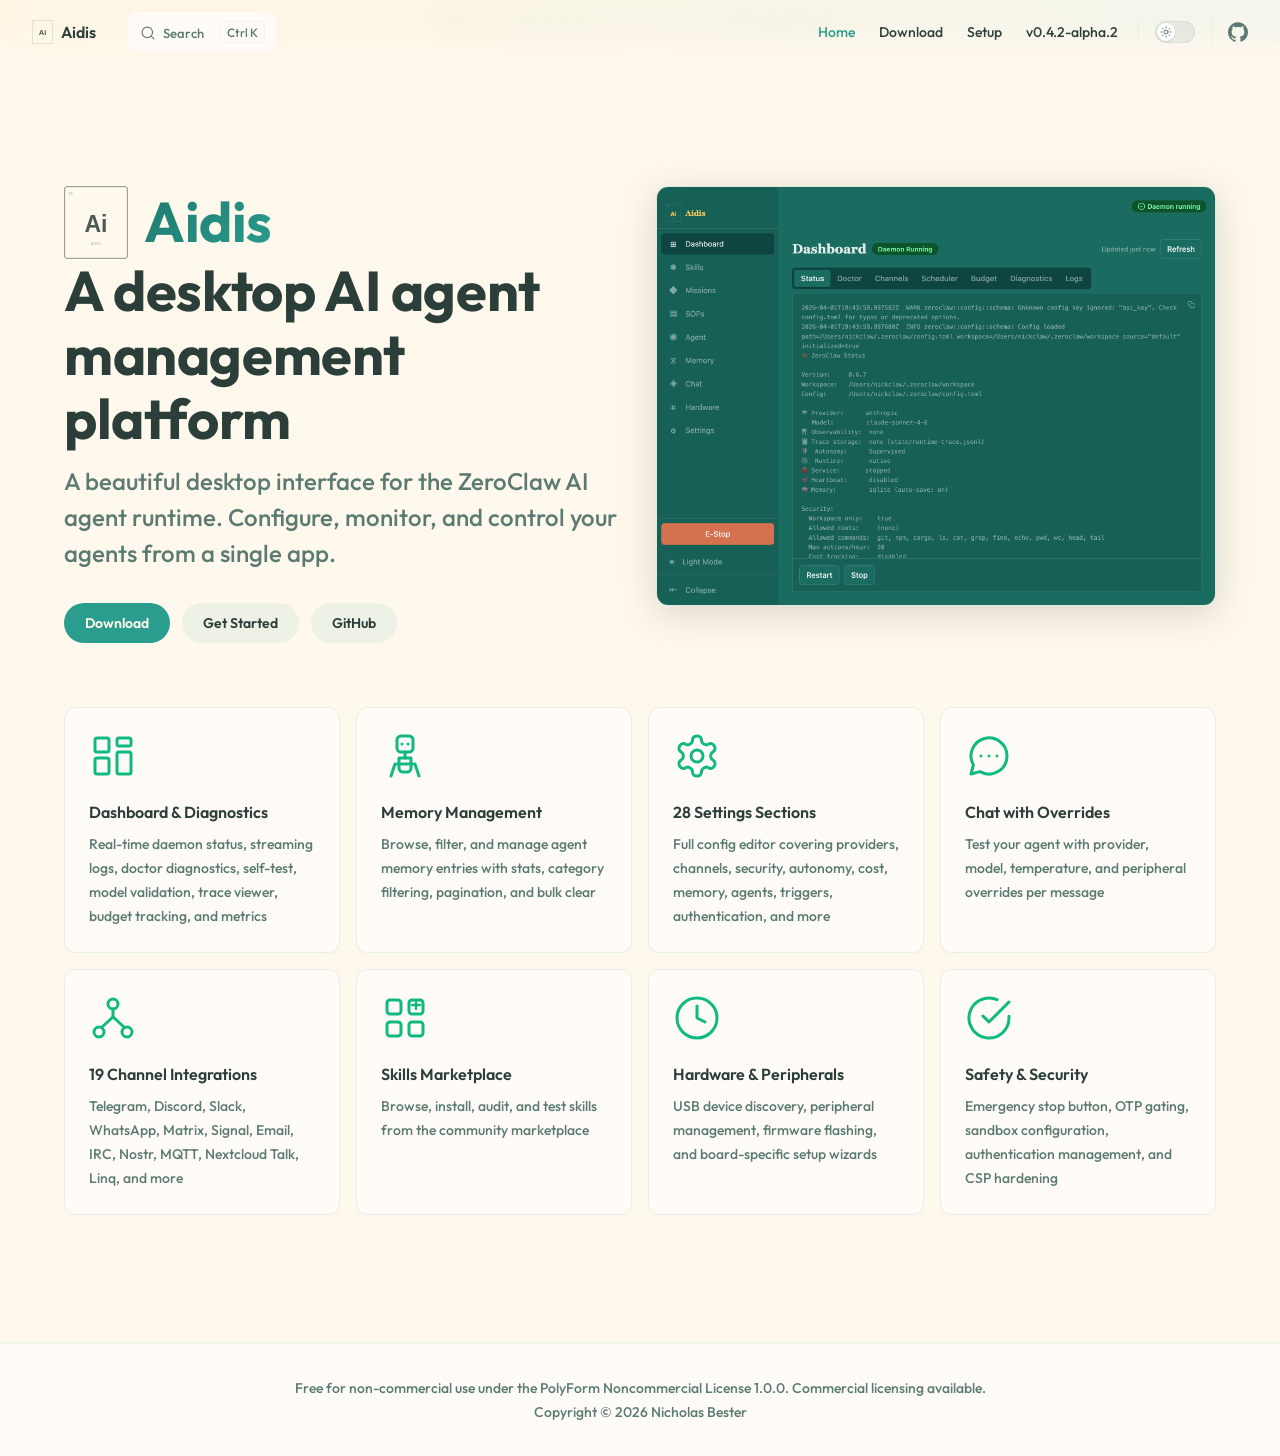
==== commit 2276bfe2: "Deploy site v0.4.2-alpha.2 — 100% schema parity" ====
--- a/index.html
+++ b/index.html
@@ -9,9 +9,9 @@
     <link rel="preload stylesheet" href="/assets/style.gT86ceZ2.css" as="style">
     <link rel="preload stylesheet" href="/vp-icons.css" as="style">
     
-    <script type="module" src="/assets/app._CaiKqDY.js"></script>
+    <script type="module" src="/assets/app.C6afgOms.js"></script>
     <link rel="preload" href="/assets/inter-roman-latin.Di8DUHzh.woff2" as="font" type="font/woff2" crossorigin="">
-    <link rel="modulepreload" href="/assets/chunks/theme.D10UOWKU.js">
+    <link rel="modulepreload" href="/assets/chunks/theme.C-KYXGMg.js">
     <link rel="modulepreload" href="/assets/chunks/framework.ePeAWSvT.js">
     <link rel="modulepreload" href="/assets/index.md.BH07lZex.lean.js">
     <link rel="icon" type="image/png" href="/aidis-logo.png">
@@ -21,8 +21,8 @@
     <script id="check-mac-os">document.documentElement.classList.toggle("mac",/Mac|iPhone|iPod|iPad/i.test(navigator.platform));</script>
   </head>
   <body>
-    <div id="app"><div class="Layout" data-v-5d98c3a5><!--[--><!----><!--]--><!--[--><span tabindex="-1" data-v-0b0ada53></span><a href="#VPContent" class="VPSkipLink visually-hidden" data-v-0b0ada53>Skip to content</a><!--]--><!----><header class="VPNav" data-v-5d98c3a5 data-v-ae24b3ad><div class="VPNavBar" data-v-ae24b3ad data-v-6aa21345><div class="wrapper" data-v-6aa21345><div class="container" data-v-6aa21345><div class="title" data-v-6aa21345><div class="VPNavBarTitle" data-v-6aa21345 data-v-1168a8e4><a class="title" href="/" data-v-1168a8e4><!--[--><!--]--><!--[--><!--[--><!--[--><img class="VPImage dark logo" src="/aidis-logo-dark.svg" alt data-v-8426fc1a><!--]--><!--[--><img class="VPImage light logo" src="/aidis-logo.svg" alt data-v-8426fc1a><!--]--><!--]--><!--]--><span data-v-1168a8e4>Aidis</span><!--[--><!--]--></a></div></div><div class="content" data-v-6aa21345><div class="content-body" data-v-6aa21345><!--[--><!--]--><div class="VPNavBarSearch search" data-v-6aa21345><!--[--><!----><div id="local-search"><button type="button" class="DocSearch DocSearch-Button" aria-label="Search"><span class="DocSearch-Button-Container"><span class="vp-icon DocSearch-Search-Icon"></span><span class="DocSearch-Button-Placeholder">Search</span></span><span class="DocSearch-Button-Keys"><kbd class="DocSearch-Button-Key"></kbd><kbd class="DocSearch-Button-Key">K</kbd></span></button></div><!--]--></div><nav aria-labelledby="main-nav-aria-label" class="VPNavBarMenu menu" data-v-6aa21345 data-v-dc692963><span id="main-nav-aria-label" class="visually-hidden" data-v-dc692963> Main Navigation </span><!--[--><!--[--><a class="VPLink link VPNavBarMenuLink active" href="/" tabindex="0" data-v-dc692963 data-v-e56f3d57><!--[--><span data-v-e56f3d57>Home</span><!--]--></a><!--]--><!--[--><a class="VPLink link VPNavBarMenuLink" href="/download.html" tabindex="0" data-v-dc692963 data-v-e56f3d57><!--[--><span data-v-e56f3d57>Download</span><!--]--></a><!--]--><!--[--><a class="VPLink link VPNavBarMenuLink" href="/setup/" tabindex="0" data-v-dc692963 data-v-e56f3d57><!--[--><span data-v-e56f3d57>Setup</span><!--]--></a><!--]--><!--[--><a class="VPLink link VPNavBarMenuLink" href="/changelog.html" tabindex="0" data-v-dc692963 data-v-e56f3d57><!--[--><span data-v-e56f3d57>v0.3.2-alpha.1</span><!--]--></a><!--]--><!--]--></nav><!----><div class="VPNavBarAppearance appearance" data-v-6aa21345 data-v-6c893767><button class="VPSwitch VPSwitchAppearance" type="button" role="switch" title aria-checked="false" data-v-6c893767 data-v-5337faa4 data-v-1d5665e3><span class="check" data-v-1d5665e3><span class="icon" data-v-1d5665e3><!--[--><span class="vpi-sun sun" data-v-5337faa4></span><span class="vpi-moon moon" data-v-5337faa4></span><!--]--></span></span></button></div><div class="VPSocialLinks VPNavBarSocialLinks social-links" data-v-6aa21345 data-v-0394ad82 data-v-7bc22406><!--[--><a class="VPSocialLink no-icon" href="https://github.com/nicholasbester/aidis-releases" aria-label="github" target="_blank" rel="noopener" data-v-7bc22406 data-v-bd121fe5><span class="vpi-social-github"></span></a><!--]--></div><div class="VPFlyout VPNavBarExtra extra" data-v-6aa21345 data-v-bb2aa2f0 data-v-cf11d7a2><button type="button" class="button" aria-haspopup="true" aria-expanded="false" aria-label="extra navigation" data-v-cf11d7a2><span class="vpi-more-horizontal icon" data-v-cf11d7a2></span></button><div class="menu" data-v-cf11d7a2><div class="VPMenu" data-v-cf11d7a2 data-v-b98bc113><!----><!--[--><!--[--><!----><div class="group" data-v-bb2aa2f0><div class="item appearance" data-v-bb2aa2f0><p class="label" data-v-bb2aa2f0>Appearance</p><div class="appearance-action" data-v-bb2aa2f0><button class="VPSwitch VPSwitchAppearance" type="button" role="switch" title aria-checked="false" data-v-bb2aa2f0 data-v-5337faa4 data-v-1d5665e3><span class="check" data-v-1d5665e3><span class="icon" data-v-1d5665e3><!--[--><span class="vpi-sun sun" data-v-5337faa4></span><span class="vpi-moon moon" data-v-5337faa4></span><!--]--></span></span></button></div></div></div><div class="group" data-v-bb2aa2f0><div class="item social-links" data-v-bb2aa2f0><div class="VPSocialLinks social-links-list" data-v-bb2aa2f0 data-v-7bc22406><!--[--><a class="VPSocialLink no-icon" href="https://github.com/nicholasbester/aidis-releases" aria-label="github" target="_blank" rel="noopener" data-v-7bc22406 data-v-bd121fe5><span class="vpi-social-github"></span></a><!--]--></div></div></div><!--]--><!--]--></div></div></div><!--[--><!--]--><button type="button" class="VPNavBarHamburger hamburger" aria-label="mobile navigation" aria-expanded="false" aria-controls="VPNavScreen" data-v-6aa21345 data-v-e5dd9c1c><span class="container" data-v-e5dd9c1c><span class="top" data-v-e5dd9c1c></span><span class="middle" data-v-e5dd9c1c></span><span class="bottom" data-v-e5dd9c1c></span></span></button></div></div></div></div><div class="divider" data-v-6aa21345><div class="divider-line" data-v-6aa21345></div></div></div><!----></header><!----><!----><div class="VPContent is-home" id="VPContent" data-v-5d98c3a5 data-v-1428d186><div class="VPHome" data-v-1428d186 data-v-8b561e3d><!--[--><!--]--><div class="VPHero has-image VPHomeHero" data-v-8b561e3d data-v-4f9c455b><div class="container" data-v-4f9c455b><div class="main" data-v-4f9c455b><!--[--><!--]--><!--[--><h1 class="heading" data-v-4f9c455b><span class="name clip" data-v-4f9c455b>Aidis</span><span class="text" data-v-4f9c455b>A desktop AI agent management platform</span></h1><p class="tagline" data-v-4f9c455b>A beautiful desktop interface for the ZeroClaw AI agent runtime. Configure, monitor, and control your agents from a single app.</p><!--]--><!--[--><!--]--><div class="actions" data-v-4f9c455b><!--[--><div class="action" data-v-4f9c455b><a class="VPButton medium brand" href="/download.html" data-v-4f9c455b data-v-fa7799d5>Download</a></div><div class="action" data-v-4f9c455b><a class="VPButton medium alt" href="/setup/" data-v-4f9c455b data-v-fa7799d5>Get Started</a></div><div class="action" data-v-4f9c455b><a class="VPButton medium alt" href="https://github.com/nicholasbester/aidis" target="_blank" rel="noreferrer" data-v-4f9c455b data-v-fa7799d5>GitHub</a></div><!--]--></div><!--[--><!--]--></div><div class="image" data-v-4f9c455b><div class="image-container" data-v-4f9c455b><div class="image-bg" data-v-4f9c455b></div><!--[--><!--[--><!--[--><!--[--><img class="VPImage dark image-src" src="/app-screenshot-light.png" alt="Aidis Desktop — Dashboard view" data-v-8426fc1a><!--]--><!--[--><img class="VPImage light image-src" src="/app-screenshot-dark.png" alt="Aidis Desktop — Dashboard view" data-v-8426fc1a><!--]--><!--]--><!--]--><!--]--></div></div></div></div><!--[--><!--]--><!--[--><!--]--><div class="VPFeatures VPHomeFeatures" data-v-8b561e3d data-v-a6181336><div class="container" data-v-a6181336><div class="items" data-v-a6181336><!--[--><div class="grid-4 item" data-v-a6181336><div class="VPLink no-icon VPFeature" data-v-a6181336 data-v-a3976bdc><!--[--><article class="box" data-v-a3976bdc><!--[--><img class="VPImage" src="/icons/dashboard.svg" height="48" width="48" alt data-v-8426fc1a><!--]--><h2 class="title" data-v-a3976bdc>Dashboard & Diagnostics</h2><p class="details" data-v-a3976bdc>Real-time daemon status, streaming logs, doctor diagnostics, self-test, model validation, trace viewer, budget tracking, and metrics</p><!----></article><!--]--></div></div><div class="grid-4 item" data-v-a6181336><div class="VPLink no-icon VPFeature" data-v-a6181336 data-v-a3976bdc><!--[--><article class="box" data-v-a3976bdc><!--[--><img class="VPImage" src="/icons/agent.svg" height="48" width="48" alt data-v-8426fc1a><!--]--><h2 class="title" data-v-a3976bdc>Memory Management</h2><p class="details" data-v-a3976bdc>Browse, filter, and manage agent memory entries with stats, category filtering, pagination, and bulk clear</p><!----></article><!--]--></div></div><div class="grid-4 item" data-v-a6181336><div class="VPLink no-icon VPFeature" data-v-a6181336 data-v-a3976bdc><!--[--><article class="box" data-v-a3976bdc><!--[--><img class="VPImage" src="/icons/config.svg" height="48" width="48" alt data-v-8426fc1a><!--]--><h2 class="title" data-v-a3976bdc>28 Settings Sections</h2><p class="details" data-v-a3976bdc>Full config editor covering providers, channels, security, autonomy, cost, memory, agents, triggers, authentication, and more</p><!----></article><!--]--></div></div><div class="grid-4 item" data-v-a6181336><div class="VPLink no-icon VPFeature" data-v-a6181336 data-v-a3976bdc><!--[--><article class="box" data-v-a3976bdc><!--[--><img class="VPImage" src="/icons/chat.svg" height="48" width="48" alt data-v-8426fc1a><!--]--><h2 class="title" data-v-a3976bdc>Chat with Overrides</h2><p class="details" data-v-a3976bdc>Test your agent with provider, model, temperature, and peripheral overrides per message</p><!----></article><!--]--></div></div><div class="grid-4 item" data-v-a6181336><div class="VPLink no-icon VPFeature" data-v-a6181336 data-v-a3976bdc><!--[--><article class="box" data-v-a3976bdc><!--[--><img class="VPImage" src="/icons/channels.svg" height="48" width="48" alt data-v-8426fc1a><!--]--><h2 class="title" data-v-a3976bdc>19 Channel Integrations</h2><p class="details" data-v-a3976bdc>Telegram, Discord, Slack, WhatsApp, Matrix, Signal, Email, IRC, Nostr, MQTT, Nextcloud Talk, Linq, and more</p><!----></article><!--]--></div></div><div class="grid-4 item" data-v-a6181336><div class="VPLink no-icon VPFeature" data-v-a6181336 data-v-a3976bdc><!--[--><article class="box" data-v-a3976bdc><!--[--><img class="VPImage" src="/icons/skills.svg" height="48" width="48" alt data-v-8426fc1a><!--]--><h2 class="title" data-v-a3976bdc>Skills Marketplace</h2><p class="details" data-v-a3976bdc>Browse, install, audit, and test skills from the community marketplace</p><!----></article><!--]--></div></div><div class="grid-4 item" data-v-a6181336><div class="VPLink no-icon VPFeature" data-v-a6181336 data-v-a3976bdc><!--[--><article class="box" data-v-a3976bdc><!--[--><img class="VPImage" src="/icons/scheduler.svg" height="48" width="48" alt data-v-8426fc1a><!--]--><h2 class="title" data-v-a3976bdc>Hardware & Peripherals</h2><p class="details" data-v-a3976bdc>USB device discovery, peripheral management, firmware flashing, and board-specific setup wizards</p><!----></article><!--]--></div></div><div class="grid-4 item" data-v-a6181336><div class="VPLink no-icon VPFeature" data-v-a6181336 data-v-a3976bdc><!--[--><article class="box" data-v-a3976bdc><!--[--><img class="VPImage" src="/icons/onboarding.svg" height="48" width="48" alt data-v-8426fc1a><!--]--><h2 class="title" data-v-a3976bdc>Safety & Security</h2><p class="details" data-v-a3976bdc>Emergency stop button, OTP gating, sandbox configuration, authentication management, and CSP hardening</p><!----></article><!--]--></div></div><!--]--></div></div></div><!--[--><!--]--><div class="vp-doc container" style="" data-v-8b561e3d data-v-8e2d4988><!--[--><div style="position:relative;" data-v-8b561e3d><div></div></div><!--]--></div></div></div><footer class="VPFooter" data-v-5d98c3a5 data-v-e315a0ad><div class="container" data-v-e315a0ad><p class="message" data-v-e315a0ad>Free for non-commercial use under the PolyForm Noncommercial License 1.0.0. Commercial licensing available.</p><p class="copyright" data-v-e315a0ad>Copyright © 2026 Nicholas Bester</p></div></footer><!--[--><!--]--></div></div>
-    <script>window.__VP_HASH_MAP__=JSON.parse("{\"changelog.md\":\"CX9uoaoY\",\"download.md\":\"BfrzyPFp\",\"index.md\":\"BH07lZex\",\"setup_index.md\":\"BEnUGUB7\"}");window.__VP_SITE_DATA__=JSON.parse("{\"lang\":\"en-US\",\"dir\":\"ltr\",\"title\":\"Aidis\",\"description\":\"A desktop AI agent management platform\",\"base\":\"/\",\"head\":[],\"router\":{\"prefetchLinks\":true},\"appearance\":true,\"themeConfig\":{\"logo\":{\"light\":\"/aidis-logo.svg\",\"dark\":\"/aidis-logo-dark.svg\"},\"nav\":[{\"text\":\"Home\",\"link\":\"/\"},{\"text\":\"Download\",\"link\":\"/download\"},{\"text\":\"Setup\",\"link\":\"/setup/\"},{\"text\":\"v0.3.2-alpha.1\",\"link\":\"/changelog\"}],\"sidebar\":{\"/setup/\":[{\"text\":\"Aidis\",\"items\":[{\"text\":\"Setup Guide\",\"link\":\"/setup/\"}]}]},\"socialLinks\":[{\"icon\":\"github\",\"link\":\"https://github.com/nicholasbester/aidis-releases\"}],\"search\":{\"provider\":\"local\"},\"footer\":{\"message\":\"Free for non-commercial use under the PolyForm Noncommercial License 1.0.0. Commercial licensing available.\",\"copyright\":\"Copyright © 2026 Nicholas Bester\"}},\"locales\":{},\"scrollOffset\":134,\"cleanUrls\":false}");</script>
+    <div id="app"><div class="Layout" data-v-5d98c3a5><!--[--><!----><!--]--><!--[--><span tabindex="-1" data-v-0b0ada53></span><a href="#VPContent" class="VPSkipLink visually-hidden" data-v-0b0ada53>Skip to content</a><!--]--><!----><header class="VPNav" data-v-5d98c3a5 data-v-ae24b3ad><div class="VPNavBar" data-v-ae24b3ad data-v-6aa21345><div class="wrapper" data-v-6aa21345><div class="container" data-v-6aa21345><div class="title" data-v-6aa21345><div class="VPNavBarTitle" data-v-6aa21345 data-v-1168a8e4><a class="title" href="/" data-v-1168a8e4><!--[--><!--]--><!--[--><!--[--><!--[--><img class="VPImage dark logo" src="/aidis-logo-dark.svg" alt data-v-8426fc1a><!--]--><!--[--><img class="VPImage light logo" src="/aidis-logo.svg" alt data-v-8426fc1a><!--]--><!--]--><!--]--><span data-v-1168a8e4>Aidis</span><!--[--><!--]--></a></div></div><div class="content" data-v-6aa21345><div class="content-body" data-v-6aa21345><!--[--><!--]--><div class="VPNavBarSearch search" data-v-6aa21345><!--[--><!----><div id="local-search"><button type="button" class="DocSearch DocSearch-Button" aria-label="Search"><span class="DocSearch-Button-Container"><span class="vp-icon DocSearch-Search-Icon"></span><span class="DocSearch-Button-Placeholder">Search</span></span><span class="DocSearch-Button-Keys"><kbd class="DocSearch-Button-Key"></kbd><kbd class="DocSearch-Button-Key">K</kbd></span></button></div><!--]--></div><nav aria-labelledby="main-nav-aria-label" class="VPNavBarMenu menu" data-v-6aa21345 data-v-dc692963><span id="main-nav-aria-label" class="visually-hidden" data-v-dc692963> Main Navigation </span><!--[--><!--[--><a class="VPLink link VPNavBarMenuLink active" href="/" tabindex="0" data-v-dc692963 data-v-e56f3d57><!--[--><span data-v-e56f3d57>Home</span><!--]--></a><!--]--><!--[--><a class="VPLink link VPNavBarMenuLink" href="/download.html" tabindex="0" data-v-dc692963 data-v-e56f3d57><!--[--><span data-v-e56f3d57>Download</span><!--]--></a><!--]--><!--[--><a class="VPLink link VPNavBarMenuLink" href="/setup/" tabindex="0" data-v-dc692963 data-v-e56f3d57><!--[--><span data-v-e56f3d57>Setup</span><!--]--></a><!--]--><!--[--><a class="VPLink link VPNavBarMenuLink" href="/changelog.html" tabindex="0" data-v-dc692963 data-v-e56f3d57><!--[--><span data-v-e56f3d57>v0.4.2-alpha.2</span><!--]--></a><!--]--><!--]--></nav><!----><div class="VPNavBarAppearance appearance" data-v-6aa21345 data-v-6c893767><button class="VPSwitch VPSwitchAppearance" type="button" role="switch" title aria-checked="false" data-v-6c893767 data-v-5337faa4 data-v-1d5665e3><span class="check" data-v-1d5665e3><span class="icon" data-v-1d5665e3><!--[--><span class="vpi-sun sun" data-v-5337faa4></span><span class="vpi-moon moon" data-v-5337faa4></span><!--]--></span></span></button></div><div class="VPSocialLinks VPNavBarSocialLinks social-links" data-v-6aa21345 data-v-0394ad82 data-v-7bc22406><!--[--><a class="VPSocialLink no-icon" href="https://github.com/nicholasbester/aidis-releases" aria-label="github" target="_blank" rel="noopener" data-v-7bc22406 data-v-bd121fe5><span class="vpi-social-github"></span></a><!--]--></div><div class="VPFlyout VPNavBarExtra extra" data-v-6aa21345 data-v-bb2aa2f0 data-v-cf11d7a2><button type="button" class="button" aria-haspopup="true" aria-expanded="false" aria-label="extra navigation" data-v-cf11d7a2><span class="vpi-more-horizontal icon" data-v-cf11d7a2></span></button><div class="menu" data-v-cf11d7a2><div class="VPMenu" data-v-cf11d7a2 data-v-b98bc113><!----><!--[--><!--[--><!----><div class="group" data-v-bb2aa2f0><div class="item appearance" data-v-bb2aa2f0><p class="label" data-v-bb2aa2f0>Appearance</p><div class="appearance-action" data-v-bb2aa2f0><button class="VPSwitch VPSwitchAppearance" type="button" role="switch" title aria-checked="false" data-v-bb2aa2f0 data-v-5337faa4 data-v-1d5665e3><span class="check" data-v-1d5665e3><span class="icon" data-v-1d5665e3><!--[--><span class="vpi-sun sun" data-v-5337faa4></span><span class="vpi-moon moon" data-v-5337faa4></span><!--]--></span></span></button></div></div></div><div class="group" data-v-bb2aa2f0><div class="item social-links" data-v-bb2aa2f0><div class="VPSocialLinks social-links-list" data-v-bb2aa2f0 data-v-7bc22406><!--[--><a class="VPSocialLink no-icon" href="https://github.com/nicholasbester/aidis-releases" aria-label="github" target="_blank" rel="noopener" data-v-7bc22406 data-v-bd121fe5><span class="vpi-social-github"></span></a><!--]--></div></div></div><!--]--><!--]--></div></div></div><!--[--><!--]--><button type="button" class="VPNavBarHamburger hamburger" aria-label="mobile navigation" aria-expanded="false" aria-controls="VPNavScreen" data-v-6aa21345 data-v-e5dd9c1c><span class="container" data-v-e5dd9c1c><span class="top" data-v-e5dd9c1c></span><span class="middle" data-v-e5dd9c1c></span><span class="bottom" data-v-e5dd9c1c></span></span></button></div></div></div></div><div class="divider" data-v-6aa21345><div class="divider-line" data-v-6aa21345></div></div></div><!----></header><!----><!----><div class="VPContent is-home" id="VPContent" data-v-5d98c3a5 data-v-1428d186><div class="VPHome" data-v-1428d186 data-v-8b561e3d><!--[--><!--]--><div class="VPHero has-image VPHomeHero" data-v-8b561e3d data-v-4f9c455b><div class="container" data-v-4f9c455b><div class="main" data-v-4f9c455b><!--[--><!--]--><!--[--><h1 class="heading" data-v-4f9c455b><span class="name clip" data-v-4f9c455b>Aidis</span><span class="text" data-v-4f9c455b>A desktop AI agent management platform</span></h1><p class="tagline" data-v-4f9c455b>A beautiful desktop interface for the ZeroClaw AI agent runtime. Configure, monitor, and control your agents from a single app.</p><!--]--><!--[--><!--]--><div class="actions" data-v-4f9c455b><!--[--><div class="action" data-v-4f9c455b><a class="VPButton medium brand" href="/download.html" data-v-4f9c455b data-v-fa7799d5>Download</a></div><div class="action" data-v-4f9c455b><a class="VPButton medium alt" href="/setup/" data-v-4f9c455b data-v-fa7799d5>Get Started</a></div><div class="action" data-v-4f9c455b><a class="VPButton medium alt" href="https://github.com/nicholasbester/aidis" target="_blank" rel="noreferrer" data-v-4f9c455b data-v-fa7799d5>GitHub</a></div><!--]--></div><!--[--><!--]--></div><div class="image" data-v-4f9c455b><div class="image-container" data-v-4f9c455b><div class="image-bg" data-v-4f9c455b></div><!--[--><!--[--><!--[--><!--[--><img class="VPImage dark image-src" src="/app-screenshot-light.png" alt="Aidis Desktop — Dashboard view" data-v-8426fc1a><!--]--><!--[--><img class="VPImage light image-src" src="/app-screenshot-dark.png" alt="Aidis Desktop — Dashboard view" data-v-8426fc1a><!--]--><!--]--><!--]--><!--]--></div></div></div></div><!--[--><!--]--><!--[--><!--]--><div class="VPFeatures VPHomeFeatures" data-v-8b561e3d data-v-a6181336><div class="container" data-v-a6181336><div class="items" data-v-a6181336><!--[--><div class="grid-4 item" data-v-a6181336><div class="VPLink no-icon VPFeature" data-v-a6181336 data-v-a3976bdc><!--[--><article class="box" data-v-a3976bdc><!--[--><img class="VPImage" src="/icons/dashboard.svg" height="48" width="48" alt data-v-8426fc1a><!--]--><h2 class="title" data-v-a3976bdc>Dashboard & Diagnostics</h2><p class="details" data-v-a3976bdc>Real-time daemon status, streaming logs, doctor diagnostics, self-test, model validation, trace viewer, budget tracking, and metrics</p><!----></article><!--]--></div></div><div class="grid-4 item" data-v-a6181336><div class="VPLink no-icon VPFeature" data-v-a6181336 data-v-a3976bdc><!--[--><article class="box" data-v-a3976bdc><!--[--><img class="VPImage" src="/icons/agent.svg" height="48" width="48" alt data-v-8426fc1a><!--]--><h2 class="title" data-v-a3976bdc>Memory Management</h2><p class="details" data-v-a3976bdc>Browse, filter, and manage agent memory entries with stats, category filtering, pagination, and bulk clear</p><!----></article><!--]--></div></div><div class="grid-4 item" data-v-a6181336><div class="VPLink no-icon VPFeature" data-v-a6181336 data-v-a3976bdc><!--[--><article class="box" data-v-a3976bdc><!--[--><img class="VPImage" src="/icons/config.svg" height="48" width="48" alt data-v-8426fc1a><!--]--><h2 class="title" data-v-a3976bdc>28 Settings Sections</h2><p class="details" data-v-a3976bdc>Full config editor covering providers, channels, security, autonomy, cost, memory, agents, triggers, authentication, and more</p><!----></article><!--]--></div></div><div class="grid-4 item" data-v-a6181336><div class="VPLink no-icon VPFeature" data-v-a6181336 data-v-a3976bdc><!--[--><article class="box" data-v-a3976bdc><!--[--><img class="VPImage" src="/icons/chat.svg" height="48" width="48" alt data-v-8426fc1a><!--]--><h2 class="title" data-v-a3976bdc>Chat with Overrides</h2><p class="details" data-v-a3976bdc>Test your agent with provider, model, temperature, and peripheral overrides per message</p><!----></article><!--]--></div></div><div class="grid-4 item" data-v-a6181336><div class="VPLink no-icon VPFeature" data-v-a6181336 data-v-a3976bdc><!--[--><article class="box" data-v-a3976bdc><!--[--><img class="VPImage" src="/icons/channels.svg" height="48" width="48" alt data-v-8426fc1a><!--]--><h2 class="title" data-v-a3976bdc>19 Channel Integrations</h2><p class="details" data-v-a3976bdc>Telegram, Discord, Slack, WhatsApp, Matrix, Signal, Email, IRC, Nostr, MQTT, Nextcloud Talk, Linq, and more</p><!----></article><!--]--></div></div><div class="grid-4 item" data-v-a6181336><div class="VPLink no-icon VPFeature" data-v-a6181336 data-v-a3976bdc><!--[--><article class="box" data-v-a3976bdc><!--[--><img class="VPImage" src="/icons/skills.svg" height="48" width="48" alt data-v-8426fc1a><!--]--><h2 class="title" data-v-a3976bdc>Skills Marketplace</h2><p class="details" data-v-a3976bdc>Browse, install, audit, and test skills from the community marketplace</p><!----></article><!--]--></div></div><div class="grid-4 item" data-v-a6181336><div class="VPLink no-icon VPFeature" data-v-a6181336 data-v-a3976bdc><!--[--><article class="box" data-v-a3976bdc><!--[--><img class="VPImage" src="/icons/scheduler.svg" height="48" width="48" alt data-v-8426fc1a><!--]--><h2 class="title" data-v-a3976bdc>Hardware & Peripherals</h2><p class="details" data-v-a3976bdc>USB device discovery, peripheral management, firmware flashing, and board-specific setup wizards</p><!----></article><!--]--></div></div><div class="grid-4 item" data-v-a6181336><div class="VPLink no-icon VPFeature" data-v-a6181336 data-v-a3976bdc><!--[--><article class="box" data-v-a3976bdc><!--[--><img class="VPImage" src="/icons/onboarding.svg" height="48" width="48" alt data-v-8426fc1a><!--]--><h2 class="title" data-v-a3976bdc>Safety & Security</h2><p class="details" data-v-a3976bdc>Emergency stop button, OTP gating, sandbox configuration, authentication management, and CSP hardening</p><!----></article><!--]--></div></div><!--]--></div></div></div><!--[--><!--]--><div class="vp-doc container" style="" data-v-8b561e3d data-v-8e2d4988><!--[--><div style="position:relative;" data-v-8b561e3d><div></div></div><!--]--></div></div></div><footer class="VPFooter" data-v-5d98c3a5 data-v-e315a0ad><div class="container" data-v-e315a0ad><p class="message" data-v-e315a0ad>Free for non-commercial use under the PolyForm Noncommercial License 1.0.0. Commercial licensing available.</p><p class="copyright" data-v-e315a0ad>Copyright © 2026 Nicholas Bester</p></div></footer><!--[--><!--]--></div></div>
+    <script>window.__VP_HASH_MAP__=JSON.parse("{\"changelog.md\":\"B47jtoL7\",\"download.md\":\"B_jLw6pZ\",\"index.md\":\"BH07lZex\",\"setup_index.md\":\"DX5EZu4N\"}");window.__VP_SITE_DATA__=JSON.parse("{\"lang\":\"en-US\",\"dir\":\"ltr\",\"title\":\"Aidis\",\"description\":\"A desktop AI agent management platform\",\"base\":\"/\",\"head\":[],\"router\":{\"prefetchLinks\":true},\"appearance\":true,\"themeConfig\":{\"logo\":{\"light\":\"/aidis-logo.svg\",\"dark\":\"/aidis-logo-dark.svg\"},\"nav\":[{\"text\":\"Home\",\"link\":\"/\"},{\"text\":\"Download\",\"link\":\"/download\"},{\"text\":\"Setup\",\"link\":\"/setup/\"},{\"text\":\"v0.4.2-alpha.2\",\"link\":\"/changelog\"}],\"sidebar\":{\"/setup/\":[{\"text\":\"Aidis\",\"items\":[{\"text\":\"Setup Guide\",\"link\":\"/setup/\"}]}]},\"socialLinks\":[{\"icon\":\"github\",\"link\":\"https://github.com/nicholasbester/aidis-releases\"}],\"search\":{\"provider\":\"local\"},\"footer\":{\"message\":\"Free for non-commercial use under the PolyForm Noncommercial License 1.0.0. Commercial licensing available.\",\"copyright\":\"Copyright © 2026 Nicholas Bester\"}},\"locales\":{},\"scrollOffset\":134,\"cleanUrls\":false}");</script>
     
   </body>
 </html>
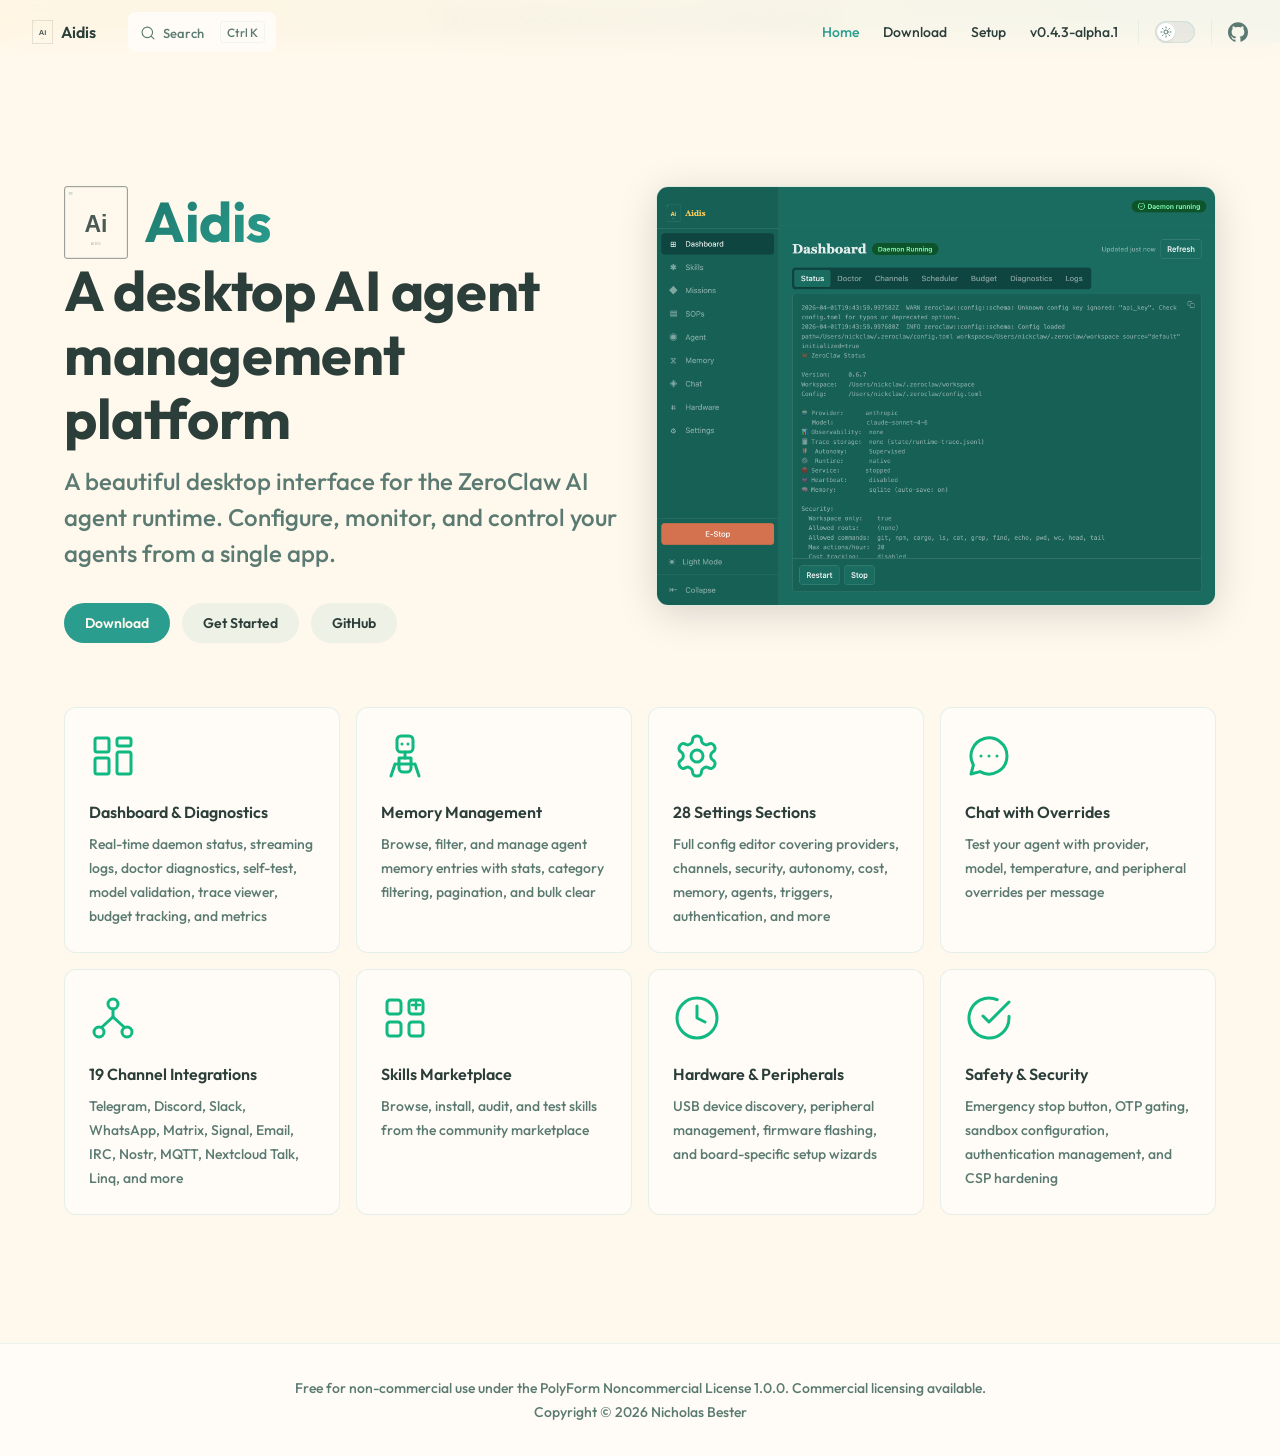
==== commit b9153658: "Deploy site v0.4.3-alpha.1" ====
--- a/index.html
+++ b/index.html
@@ -9,9 +9,9 @@
     <link rel="preload stylesheet" href="/assets/style.gT86ceZ2.css" as="style">
     <link rel="preload stylesheet" href="/vp-icons.css" as="style">
     
-    <script type="module" src="/assets/app.C6afgOms.js"></script>
+    <script type="module" src="/assets/app.BOcg3aKO.js"></script>
     <link rel="preload" href="/assets/inter-roman-latin.Di8DUHzh.woff2" as="font" type="font/woff2" crossorigin="">
-    <link rel="modulepreload" href="/assets/chunks/theme.C-KYXGMg.js">
+    <link rel="modulepreload" href="/assets/chunks/theme.CHi04_iL.js">
     <link rel="modulepreload" href="/assets/chunks/framework.ePeAWSvT.js">
     <link rel="modulepreload" href="/assets/index.md.BH07lZex.lean.js">
     <link rel="icon" type="image/png" href="/aidis-logo.png">
@@ -21,8 +21,8 @@
     <script id="check-mac-os">document.documentElement.classList.toggle("mac",/Mac|iPhone|iPod|iPad/i.test(navigator.platform));</script>
   </head>
   <body>
-    <div id="app"><div class="Layout" data-v-5d98c3a5><!--[--><!----><!--]--><!--[--><span tabindex="-1" data-v-0b0ada53></span><a href="#VPContent" class="VPSkipLink visually-hidden" data-v-0b0ada53>Skip to content</a><!--]--><!----><header class="VPNav" data-v-5d98c3a5 data-v-ae24b3ad><div class="VPNavBar" data-v-ae24b3ad data-v-6aa21345><div class="wrapper" data-v-6aa21345><div class="container" data-v-6aa21345><div class="title" data-v-6aa21345><div class="VPNavBarTitle" data-v-6aa21345 data-v-1168a8e4><a class="title" href="/" data-v-1168a8e4><!--[--><!--]--><!--[--><!--[--><!--[--><img class="VPImage dark logo" src="/aidis-logo-dark.svg" alt data-v-8426fc1a><!--]--><!--[--><img class="VPImage light logo" src="/aidis-logo.svg" alt data-v-8426fc1a><!--]--><!--]--><!--]--><span data-v-1168a8e4>Aidis</span><!--[--><!--]--></a></div></div><div class="content" data-v-6aa21345><div class="content-body" data-v-6aa21345><!--[--><!--]--><div class="VPNavBarSearch search" data-v-6aa21345><!--[--><!----><div id="local-search"><button type="button" class="DocSearch DocSearch-Button" aria-label="Search"><span class="DocSearch-Button-Container"><span class="vp-icon DocSearch-Search-Icon"></span><span class="DocSearch-Button-Placeholder">Search</span></span><span class="DocSearch-Button-Keys"><kbd class="DocSearch-Button-Key"></kbd><kbd class="DocSearch-Button-Key">K</kbd></span></button></div><!--]--></div><nav aria-labelledby="main-nav-aria-label" class="VPNavBarMenu menu" data-v-6aa21345 data-v-dc692963><span id="main-nav-aria-label" class="visually-hidden" data-v-dc692963> Main Navigation </span><!--[--><!--[--><a class="VPLink link VPNavBarMenuLink active" href="/" tabindex="0" data-v-dc692963 data-v-e56f3d57><!--[--><span data-v-e56f3d57>Home</span><!--]--></a><!--]--><!--[--><a class="VPLink link VPNavBarMenuLink" href="/download.html" tabindex="0" data-v-dc692963 data-v-e56f3d57><!--[--><span data-v-e56f3d57>Download</span><!--]--></a><!--]--><!--[--><a class="VPLink link VPNavBarMenuLink" href="/setup/" tabindex="0" data-v-dc692963 data-v-e56f3d57><!--[--><span data-v-e56f3d57>Setup</span><!--]--></a><!--]--><!--[--><a class="VPLink link VPNavBarMenuLink" href="/changelog.html" tabindex="0" data-v-dc692963 data-v-e56f3d57><!--[--><span data-v-e56f3d57>v0.4.2-alpha.2</span><!--]--></a><!--]--><!--]--></nav><!----><div class="VPNavBarAppearance appearance" data-v-6aa21345 data-v-6c893767><button class="VPSwitch VPSwitchAppearance" type="button" role="switch" title aria-checked="false" data-v-6c893767 data-v-5337faa4 data-v-1d5665e3><span class="check" data-v-1d5665e3><span class="icon" data-v-1d5665e3><!--[--><span class="vpi-sun sun" data-v-5337faa4></span><span class="vpi-moon moon" data-v-5337faa4></span><!--]--></span></span></button></div><div class="VPSocialLinks VPNavBarSocialLinks social-links" data-v-6aa21345 data-v-0394ad82 data-v-7bc22406><!--[--><a class="VPSocialLink no-icon" href="https://github.com/nicholasbester/aidis-releases" aria-label="github" target="_blank" rel="noopener" data-v-7bc22406 data-v-bd121fe5><span class="vpi-social-github"></span></a><!--]--></div><div class="VPFlyout VPNavBarExtra extra" data-v-6aa21345 data-v-bb2aa2f0 data-v-cf11d7a2><button type="button" class="button" aria-haspopup="true" aria-expanded="false" aria-label="extra navigation" data-v-cf11d7a2><span class="vpi-more-horizontal icon" data-v-cf11d7a2></span></button><div class="menu" data-v-cf11d7a2><div class="VPMenu" data-v-cf11d7a2 data-v-b98bc113><!----><!--[--><!--[--><!----><div class="group" data-v-bb2aa2f0><div class="item appearance" data-v-bb2aa2f0><p class="label" data-v-bb2aa2f0>Appearance</p><div class="appearance-action" data-v-bb2aa2f0><button class="VPSwitch VPSwitchAppearance" type="button" role="switch" title aria-checked="false" data-v-bb2aa2f0 data-v-5337faa4 data-v-1d5665e3><span class="check" data-v-1d5665e3><span class="icon" data-v-1d5665e3><!--[--><span class="vpi-sun sun" data-v-5337faa4></span><span class="vpi-moon moon" data-v-5337faa4></span><!--]--></span></span></button></div></div></div><div class="group" data-v-bb2aa2f0><div class="item social-links" data-v-bb2aa2f0><div class="VPSocialLinks social-links-list" data-v-bb2aa2f0 data-v-7bc22406><!--[--><a class="VPSocialLink no-icon" href="https://github.com/nicholasbester/aidis-releases" aria-label="github" target="_blank" rel="noopener" data-v-7bc22406 data-v-bd121fe5><span class="vpi-social-github"></span></a><!--]--></div></div></div><!--]--><!--]--></div></div></div><!--[--><!--]--><button type="button" class="VPNavBarHamburger hamburger" aria-label="mobile navigation" aria-expanded="false" aria-controls="VPNavScreen" data-v-6aa21345 data-v-e5dd9c1c><span class="container" data-v-e5dd9c1c><span class="top" data-v-e5dd9c1c></span><span class="middle" data-v-e5dd9c1c></span><span class="bottom" data-v-e5dd9c1c></span></span></button></div></div></div></div><div class="divider" data-v-6aa21345><div class="divider-line" data-v-6aa21345></div></div></div><!----></header><!----><!----><div class="VPContent is-home" id="VPContent" data-v-5d98c3a5 data-v-1428d186><div class="VPHome" data-v-1428d186 data-v-8b561e3d><!--[--><!--]--><div class="VPHero has-image VPHomeHero" data-v-8b561e3d data-v-4f9c455b><div class="container" data-v-4f9c455b><div class="main" data-v-4f9c455b><!--[--><!--]--><!--[--><h1 class="heading" data-v-4f9c455b><span class="name clip" data-v-4f9c455b>Aidis</span><span class="text" data-v-4f9c455b>A desktop AI agent management platform</span></h1><p class="tagline" data-v-4f9c455b>A beautiful desktop interface for the ZeroClaw AI agent runtime. Configure, monitor, and control your agents from a single app.</p><!--]--><!--[--><!--]--><div class="actions" data-v-4f9c455b><!--[--><div class="action" data-v-4f9c455b><a class="VPButton medium brand" href="/download.html" data-v-4f9c455b data-v-fa7799d5>Download</a></div><div class="action" data-v-4f9c455b><a class="VPButton medium alt" href="/setup/" data-v-4f9c455b data-v-fa7799d5>Get Started</a></div><div class="action" data-v-4f9c455b><a class="VPButton medium alt" href="https://github.com/nicholasbester/aidis" target="_blank" rel="noreferrer" data-v-4f9c455b data-v-fa7799d5>GitHub</a></div><!--]--></div><!--[--><!--]--></div><div class="image" data-v-4f9c455b><div class="image-container" data-v-4f9c455b><div class="image-bg" data-v-4f9c455b></div><!--[--><!--[--><!--[--><!--[--><img class="VPImage dark image-src" src="/app-screenshot-light.png" alt="Aidis Desktop — Dashboard view" data-v-8426fc1a><!--]--><!--[--><img class="VPImage light image-src" src="/app-screenshot-dark.png" alt="Aidis Desktop — Dashboard view" data-v-8426fc1a><!--]--><!--]--><!--]--><!--]--></div></div></div></div><!--[--><!--]--><!--[--><!--]--><div class="VPFeatures VPHomeFeatures" data-v-8b561e3d data-v-a6181336><div class="container" data-v-a6181336><div class="items" data-v-a6181336><!--[--><div class="grid-4 item" data-v-a6181336><div class="VPLink no-icon VPFeature" data-v-a6181336 data-v-a3976bdc><!--[--><article class="box" data-v-a3976bdc><!--[--><img class="VPImage" src="/icons/dashboard.svg" height="48" width="48" alt data-v-8426fc1a><!--]--><h2 class="title" data-v-a3976bdc>Dashboard & Diagnostics</h2><p class="details" data-v-a3976bdc>Real-time daemon status, streaming logs, doctor diagnostics, self-test, model validation, trace viewer, budget tracking, and metrics</p><!----></article><!--]--></div></div><div class="grid-4 item" data-v-a6181336><div class="VPLink no-icon VPFeature" data-v-a6181336 data-v-a3976bdc><!--[--><article class="box" data-v-a3976bdc><!--[--><img class="VPImage" src="/icons/agent.svg" height="48" width="48" alt data-v-8426fc1a><!--]--><h2 class="title" data-v-a3976bdc>Memory Management</h2><p class="details" data-v-a3976bdc>Browse, filter, and manage agent memory entries with stats, category filtering, pagination, and bulk clear</p><!----></article><!--]--></div></div><div class="grid-4 item" data-v-a6181336><div class="VPLink no-icon VPFeature" data-v-a6181336 data-v-a3976bdc><!--[--><article class="box" data-v-a3976bdc><!--[--><img class="VPImage" src="/icons/config.svg" height="48" width="48" alt data-v-8426fc1a><!--]--><h2 class="title" data-v-a3976bdc>28 Settings Sections</h2><p class="details" data-v-a3976bdc>Full config editor covering providers, channels, security, autonomy, cost, memory, agents, triggers, authentication, and more</p><!----></article><!--]--></div></div><div class="grid-4 item" data-v-a6181336><div class="VPLink no-icon VPFeature" data-v-a6181336 data-v-a3976bdc><!--[--><article class="box" data-v-a3976bdc><!--[--><img class="VPImage" src="/icons/chat.svg" height="48" width="48" alt data-v-8426fc1a><!--]--><h2 class="title" data-v-a3976bdc>Chat with Overrides</h2><p class="details" data-v-a3976bdc>Test your agent with provider, model, temperature, and peripheral overrides per message</p><!----></article><!--]--></div></div><div class="grid-4 item" data-v-a6181336><div class="VPLink no-icon VPFeature" data-v-a6181336 data-v-a3976bdc><!--[--><article class="box" data-v-a3976bdc><!--[--><img class="VPImage" src="/icons/channels.svg" height="48" width="48" alt data-v-8426fc1a><!--]--><h2 class="title" data-v-a3976bdc>19 Channel Integrations</h2><p class="details" data-v-a3976bdc>Telegram, Discord, Slack, WhatsApp, Matrix, Signal, Email, IRC, Nostr, MQTT, Nextcloud Talk, Linq, and more</p><!----></article><!--]--></div></div><div class="grid-4 item" data-v-a6181336><div class="VPLink no-icon VPFeature" data-v-a6181336 data-v-a3976bdc><!--[--><article class="box" data-v-a3976bdc><!--[--><img class="VPImage" src="/icons/skills.svg" height="48" width="48" alt data-v-8426fc1a><!--]--><h2 class="title" data-v-a3976bdc>Skills Marketplace</h2><p class="details" data-v-a3976bdc>Browse, install, audit, and test skills from the community marketplace</p><!----></article><!--]--></div></div><div class="grid-4 item" data-v-a6181336><div class="VPLink no-icon VPFeature" data-v-a6181336 data-v-a3976bdc><!--[--><article class="box" data-v-a3976bdc><!--[--><img class="VPImage" src="/icons/scheduler.svg" height="48" width="48" alt data-v-8426fc1a><!--]--><h2 class="title" data-v-a3976bdc>Hardware & Peripherals</h2><p class="details" data-v-a3976bdc>USB device discovery, peripheral management, firmware flashing, and board-specific setup wizards</p><!----></article><!--]--></div></div><div class="grid-4 item" data-v-a6181336><div class="VPLink no-icon VPFeature" data-v-a6181336 data-v-a3976bdc><!--[--><article class="box" data-v-a3976bdc><!--[--><img class="VPImage" src="/icons/onboarding.svg" height="48" width="48" alt data-v-8426fc1a><!--]--><h2 class="title" data-v-a3976bdc>Safety & Security</h2><p class="details" data-v-a3976bdc>Emergency stop button, OTP gating, sandbox configuration, authentication management, and CSP hardening</p><!----></article><!--]--></div></div><!--]--></div></div></div><!--[--><!--]--><div class="vp-doc container" style="" data-v-8b561e3d data-v-8e2d4988><!--[--><div style="position:relative;" data-v-8b561e3d><div></div></div><!--]--></div></div></div><footer class="VPFooter" data-v-5d98c3a5 data-v-e315a0ad><div class="container" data-v-e315a0ad><p class="message" data-v-e315a0ad>Free for non-commercial use under the PolyForm Noncommercial License 1.0.0. Commercial licensing available.</p><p class="copyright" data-v-e315a0ad>Copyright © 2026 Nicholas Bester</p></div></footer><!--[--><!--]--></div></div>
-    <script>window.__VP_HASH_MAP__=JSON.parse("{\"changelog.md\":\"B47jtoL7\",\"download.md\":\"B_jLw6pZ\",\"index.md\":\"BH07lZex\",\"setup_index.md\":\"DX5EZu4N\"}");window.__VP_SITE_DATA__=JSON.parse("{\"lang\":\"en-US\",\"dir\":\"ltr\",\"title\":\"Aidis\",\"description\":\"A desktop AI agent management platform\",\"base\":\"/\",\"head\":[],\"router\":{\"prefetchLinks\":true},\"appearance\":true,\"themeConfig\":{\"logo\":{\"light\":\"/aidis-logo.svg\",\"dark\":\"/aidis-logo-dark.svg\"},\"nav\":[{\"text\":\"Home\",\"link\":\"/\"},{\"text\":\"Download\",\"link\":\"/download\"},{\"text\":\"Setup\",\"link\":\"/setup/\"},{\"text\":\"v0.4.2-alpha.2\",\"link\":\"/changelog\"}],\"sidebar\":{\"/setup/\":[{\"text\":\"Aidis\",\"items\":[{\"text\":\"Setup Guide\",\"link\":\"/setup/\"}]}]},\"socialLinks\":[{\"icon\":\"github\",\"link\":\"https://github.com/nicholasbester/aidis-releases\"}],\"search\":{\"provider\":\"local\"},\"footer\":{\"message\":\"Free for non-commercial use under the PolyForm Noncommercial License 1.0.0. Commercial licensing available.\",\"copyright\":\"Copyright © 2026 Nicholas Bester\"}},\"locales\":{},\"scrollOffset\":134,\"cleanUrls\":false}");</script>
+    <div id="app"><div class="Layout" data-v-5d98c3a5><!--[--><!----><!--]--><!--[--><span tabindex="-1" data-v-0b0ada53></span><a href="#VPContent" class="VPSkipLink visually-hidden" data-v-0b0ada53>Skip to content</a><!--]--><!----><header class="VPNav" data-v-5d98c3a5 data-v-ae24b3ad><div class="VPNavBar" data-v-ae24b3ad data-v-6aa21345><div class="wrapper" data-v-6aa21345><div class="container" data-v-6aa21345><div class="title" data-v-6aa21345><div class="VPNavBarTitle" data-v-6aa21345 data-v-1168a8e4><a class="title" href="/" data-v-1168a8e4><!--[--><!--]--><!--[--><!--[--><!--[--><img class="VPImage dark logo" src="/aidis-logo-dark.svg" alt data-v-8426fc1a><!--]--><!--[--><img class="VPImage light logo" src="/aidis-logo.svg" alt data-v-8426fc1a><!--]--><!--]--><!--]--><span data-v-1168a8e4>Aidis</span><!--[--><!--]--></a></div></div><div class="content" data-v-6aa21345><div class="content-body" data-v-6aa21345><!--[--><!--]--><div class="VPNavBarSearch search" data-v-6aa21345><!--[--><!----><div id="local-search"><button type="button" class="DocSearch DocSearch-Button" aria-label="Search"><span class="DocSearch-Button-Container"><span class="vp-icon DocSearch-Search-Icon"></span><span class="DocSearch-Button-Placeholder">Search</span></span><span class="DocSearch-Button-Keys"><kbd class="DocSearch-Button-Key"></kbd><kbd class="DocSearch-Button-Key">K</kbd></span></button></div><!--]--></div><nav aria-labelledby="main-nav-aria-label" class="VPNavBarMenu menu" data-v-6aa21345 data-v-dc692963><span id="main-nav-aria-label" class="visually-hidden" data-v-dc692963> Main Navigation </span><!--[--><!--[--><a class="VPLink link VPNavBarMenuLink active" href="/" tabindex="0" data-v-dc692963 data-v-e56f3d57><!--[--><span data-v-e56f3d57>Home</span><!--]--></a><!--]--><!--[--><a class="VPLink link VPNavBarMenuLink" href="/download.html" tabindex="0" data-v-dc692963 data-v-e56f3d57><!--[--><span data-v-e56f3d57>Download</span><!--]--></a><!--]--><!--[--><a class="VPLink link VPNavBarMenuLink" href="/setup/" tabindex="0" data-v-dc692963 data-v-e56f3d57><!--[--><span data-v-e56f3d57>Setup</span><!--]--></a><!--]--><!--[--><a class="VPLink link VPNavBarMenuLink" href="/changelog.html" tabindex="0" data-v-dc692963 data-v-e56f3d57><!--[--><span data-v-e56f3d57>v0.4.3-alpha.1</span><!--]--></a><!--]--><!--]--></nav><!----><div class="VPNavBarAppearance appearance" data-v-6aa21345 data-v-6c893767><button class="VPSwitch VPSwitchAppearance" type="button" role="switch" title aria-checked="false" data-v-6c893767 data-v-5337faa4 data-v-1d5665e3><span class="check" data-v-1d5665e3><span class="icon" data-v-1d5665e3><!--[--><span class="vpi-sun sun" data-v-5337faa4></span><span class="vpi-moon moon" data-v-5337faa4></span><!--]--></span></span></button></div><div class="VPSocialLinks VPNavBarSocialLinks social-links" data-v-6aa21345 data-v-0394ad82 data-v-7bc22406><!--[--><a class="VPSocialLink no-icon" href="https://github.com/nicholasbester/aidis-releases" aria-label="github" target="_blank" rel="noopener" data-v-7bc22406 data-v-bd121fe5><span class="vpi-social-github"></span></a><!--]--></div><div class="VPFlyout VPNavBarExtra extra" data-v-6aa21345 data-v-bb2aa2f0 data-v-cf11d7a2><button type="button" class="button" aria-haspopup="true" aria-expanded="false" aria-label="extra navigation" data-v-cf11d7a2><span class="vpi-more-horizontal icon" data-v-cf11d7a2></span></button><div class="menu" data-v-cf11d7a2><div class="VPMenu" data-v-cf11d7a2 data-v-b98bc113><!----><!--[--><!--[--><!----><div class="group" data-v-bb2aa2f0><div class="item appearance" data-v-bb2aa2f0><p class="label" data-v-bb2aa2f0>Appearance</p><div class="appearance-action" data-v-bb2aa2f0><button class="VPSwitch VPSwitchAppearance" type="button" role="switch" title aria-checked="false" data-v-bb2aa2f0 data-v-5337faa4 data-v-1d5665e3><span class="check" data-v-1d5665e3><span class="icon" data-v-1d5665e3><!--[--><span class="vpi-sun sun" data-v-5337faa4></span><span class="vpi-moon moon" data-v-5337faa4></span><!--]--></span></span></button></div></div></div><div class="group" data-v-bb2aa2f0><div class="item social-links" data-v-bb2aa2f0><div class="VPSocialLinks social-links-list" data-v-bb2aa2f0 data-v-7bc22406><!--[--><a class="VPSocialLink no-icon" href="https://github.com/nicholasbester/aidis-releases" aria-label="github" target="_blank" rel="noopener" data-v-7bc22406 data-v-bd121fe5><span class="vpi-social-github"></span></a><!--]--></div></div></div><!--]--><!--]--></div></div></div><!--[--><!--]--><button type="button" class="VPNavBarHamburger hamburger" aria-label="mobile navigation" aria-expanded="false" aria-controls="VPNavScreen" data-v-6aa21345 data-v-e5dd9c1c><span class="container" data-v-e5dd9c1c><span class="top" data-v-e5dd9c1c></span><span class="middle" data-v-e5dd9c1c></span><span class="bottom" data-v-e5dd9c1c></span></span></button></div></div></div></div><div class="divider" data-v-6aa21345><div class="divider-line" data-v-6aa21345></div></div></div><!----></header><!----><!----><div class="VPContent is-home" id="VPContent" data-v-5d98c3a5 data-v-1428d186><div class="VPHome" data-v-1428d186 data-v-8b561e3d><!--[--><!--]--><div class="VPHero has-image VPHomeHero" data-v-8b561e3d data-v-4f9c455b><div class="container" data-v-4f9c455b><div class="main" data-v-4f9c455b><!--[--><!--]--><!--[--><h1 class="heading" data-v-4f9c455b><span class="name clip" data-v-4f9c455b>Aidis</span><span class="text" data-v-4f9c455b>A desktop AI agent management platform</span></h1><p class="tagline" data-v-4f9c455b>A beautiful desktop interface for the ZeroClaw AI agent runtime. Configure, monitor, and control your agents from a single app.</p><!--]--><!--[--><!--]--><div class="actions" data-v-4f9c455b><!--[--><div class="action" data-v-4f9c455b><a class="VPButton medium brand" href="/download.html" data-v-4f9c455b data-v-fa7799d5>Download</a></div><div class="action" data-v-4f9c455b><a class="VPButton medium alt" href="/setup/" data-v-4f9c455b data-v-fa7799d5>Get Started</a></div><div class="action" data-v-4f9c455b><a class="VPButton medium alt" href="https://github.com/nicholasbester/aidis" target="_blank" rel="noreferrer" data-v-4f9c455b data-v-fa7799d5>GitHub</a></div><!--]--></div><!--[--><!--]--></div><div class="image" data-v-4f9c455b><div class="image-container" data-v-4f9c455b><div class="image-bg" data-v-4f9c455b></div><!--[--><!--[--><!--[--><!--[--><img class="VPImage dark image-src" src="/app-screenshot-light.png" alt="Aidis Desktop — Dashboard view" data-v-8426fc1a><!--]--><!--[--><img class="VPImage light image-src" src="/app-screenshot-dark.png" alt="Aidis Desktop — Dashboard view" data-v-8426fc1a><!--]--><!--]--><!--]--><!--]--></div></div></div></div><!--[--><!--]--><!--[--><!--]--><div class="VPFeatures VPHomeFeatures" data-v-8b561e3d data-v-a6181336><div class="container" data-v-a6181336><div class="items" data-v-a6181336><!--[--><div class="grid-4 item" data-v-a6181336><div class="VPLink no-icon VPFeature" data-v-a6181336 data-v-a3976bdc><!--[--><article class="box" data-v-a3976bdc><!--[--><img class="VPImage" src="/icons/dashboard.svg" height="48" width="48" alt data-v-8426fc1a><!--]--><h2 class="title" data-v-a3976bdc>Dashboard & Diagnostics</h2><p class="details" data-v-a3976bdc>Real-time daemon status, streaming logs, doctor diagnostics, self-test, model validation, trace viewer, budget tracking, and metrics</p><!----></article><!--]--></div></div><div class="grid-4 item" data-v-a6181336><div class="VPLink no-icon VPFeature" data-v-a6181336 data-v-a3976bdc><!--[--><article class="box" data-v-a3976bdc><!--[--><img class="VPImage" src="/icons/agent.svg" height="48" width="48" alt data-v-8426fc1a><!--]--><h2 class="title" data-v-a3976bdc>Memory Management</h2><p class="details" data-v-a3976bdc>Browse, filter, and manage agent memory entries with stats, category filtering, pagination, and bulk clear</p><!----></article><!--]--></div></div><div class="grid-4 item" data-v-a6181336><div class="VPLink no-icon VPFeature" data-v-a6181336 data-v-a3976bdc><!--[--><article class="box" data-v-a3976bdc><!--[--><img class="VPImage" src="/icons/config.svg" height="48" width="48" alt data-v-8426fc1a><!--]--><h2 class="title" data-v-a3976bdc>28 Settings Sections</h2><p class="details" data-v-a3976bdc>Full config editor covering providers, channels, security, autonomy, cost, memory, agents, triggers, authentication, and more</p><!----></article><!--]--></div></div><div class="grid-4 item" data-v-a6181336><div class="VPLink no-icon VPFeature" data-v-a6181336 data-v-a3976bdc><!--[--><article class="box" data-v-a3976bdc><!--[--><img class="VPImage" src="/icons/chat.svg" height="48" width="48" alt data-v-8426fc1a><!--]--><h2 class="title" data-v-a3976bdc>Chat with Overrides</h2><p class="details" data-v-a3976bdc>Test your agent with provider, model, temperature, and peripheral overrides per message</p><!----></article><!--]--></div></div><div class="grid-4 item" data-v-a6181336><div class="VPLink no-icon VPFeature" data-v-a6181336 data-v-a3976bdc><!--[--><article class="box" data-v-a3976bdc><!--[--><img class="VPImage" src="/icons/channels.svg" height="48" width="48" alt data-v-8426fc1a><!--]--><h2 class="title" data-v-a3976bdc>19 Channel Integrations</h2><p class="details" data-v-a3976bdc>Telegram, Discord, Slack, WhatsApp, Matrix, Signal, Email, IRC, Nostr, MQTT, Nextcloud Talk, Linq, and more</p><!----></article><!--]--></div></div><div class="grid-4 item" data-v-a6181336><div class="VPLink no-icon VPFeature" data-v-a6181336 data-v-a3976bdc><!--[--><article class="box" data-v-a3976bdc><!--[--><img class="VPImage" src="/icons/skills.svg" height="48" width="48" alt data-v-8426fc1a><!--]--><h2 class="title" data-v-a3976bdc>Skills Marketplace</h2><p class="details" data-v-a3976bdc>Browse, install, audit, and test skills from the community marketplace</p><!----></article><!--]--></div></div><div class="grid-4 item" data-v-a6181336><div class="VPLink no-icon VPFeature" data-v-a6181336 data-v-a3976bdc><!--[--><article class="box" data-v-a3976bdc><!--[--><img class="VPImage" src="/icons/scheduler.svg" height="48" width="48" alt data-v-8426fc1a><!--]--><h2 class="title" data-v-a3976bdc>Hardware & Peripherals</h2><p class="details" data-v-a3976bdc>USB device discovery, peripheral management, firmware flashing, and board-specific setup wizards</p><!----></article><!--]--></div></div><div class="grid-4 item" data-v-a6181336><div class="VPLink no-icon VPFeature" data-v-a6181336 data-v-a3976bdc><!--[--><article class="box" data-v-a3976bdc><!--[--><img class="VPImage" src="/icons/onboarding.svg" height="48" width="48" alt data-v-8426fc1a><!--]--><h2 class="title" data-v-a3976bdc>Safety & Security</h2><p class="details" data-v-a3976bdc>Emergency stop button, OTP gating, sandbox configuration, authentication management, and CSP hardening</p><!----></article><!--]--></div></div><!--]--></div></div></div><!--[--><!--]--><div class="vp-doc container" style="" data-v-8b561e3d data-v-8e2d4988><!--[--><div style="position:relative;" data-v-8b561e3d><div></div></div><!--]--></div></div></div><footer class="VPFooter" data-v-5d98c3a5 data-v-e315a0ad><div class="container" data-v-e315a0ad><p class="message" data-v-e315a0ad>Free for non-commercial use under the PolyForm Noncommercial License 1.0.0. Commercial licensing available.</p><p class="copyright" data-v-e315a0ad>Copyright © 2026 Nicholas Bester</p></div></footer><!--[--><!--]--></div></div>
+    <script>window.__VP_HASH_MAP__=JSON.parse("{\"changelog.md\":\"BR-S8hcf\",\"download.md\":\"B_jLw6pZ\",\"index.md\":\"BH07lZex\",\"setup_index.md\":\"DX5EZu4N\"}");window.__VP_SITE_DATA__=JSON.parse("{\"lang\":\"en-US\",\"dir\":\"ltr\",\"title\":\"Aidis\",\"description\":\"A desktop AI agent management platform\",\"base\":\"/\",\"head\":[],\"router\":{\"prefetchLinks\":true},\"appearance\":true,\"themeConfig\":{\"logo\":{\"light\":\"/aidis-logo.svg\",\"dark\":\"/aidis-logo-dark.svg\"},\"nav\":[{\"text\":\"Home\",\"link\":\"/\"},{\"text\":\"Download\",\"link\":\"/download\"},{\"text\":\"Setup\",\"link\":\"/setup/\"},{\"text\":\"v0.4.3-alpha.1\",\"link\":\"/changelog\"}],\"sidebar\":{\"/setup/\":[{\"text\":\"Aidis\",\"items\":[{\"text\":\"Setup Guide\",\"link\":\"/setup/\"}]}]},\"socialLinks\":[{\"icon\":\"github\",\"link\":\"https://github.com/nicholasbester/aidis-releases\"}],\"search\":{\"provider\":\"local\"},\"footer\":{\"message\":\"Free for non-commercial use under the PolyForm Noncommercial License 1.0.0. Commercial licensing available.\",\"copyright\":\"Copyright © 2026 Nicholas Bester\"}},\"locales\":{},\"scrollOffset\":134,\"cleanUrls\":false}");</script>
     
   </body>
 </html>
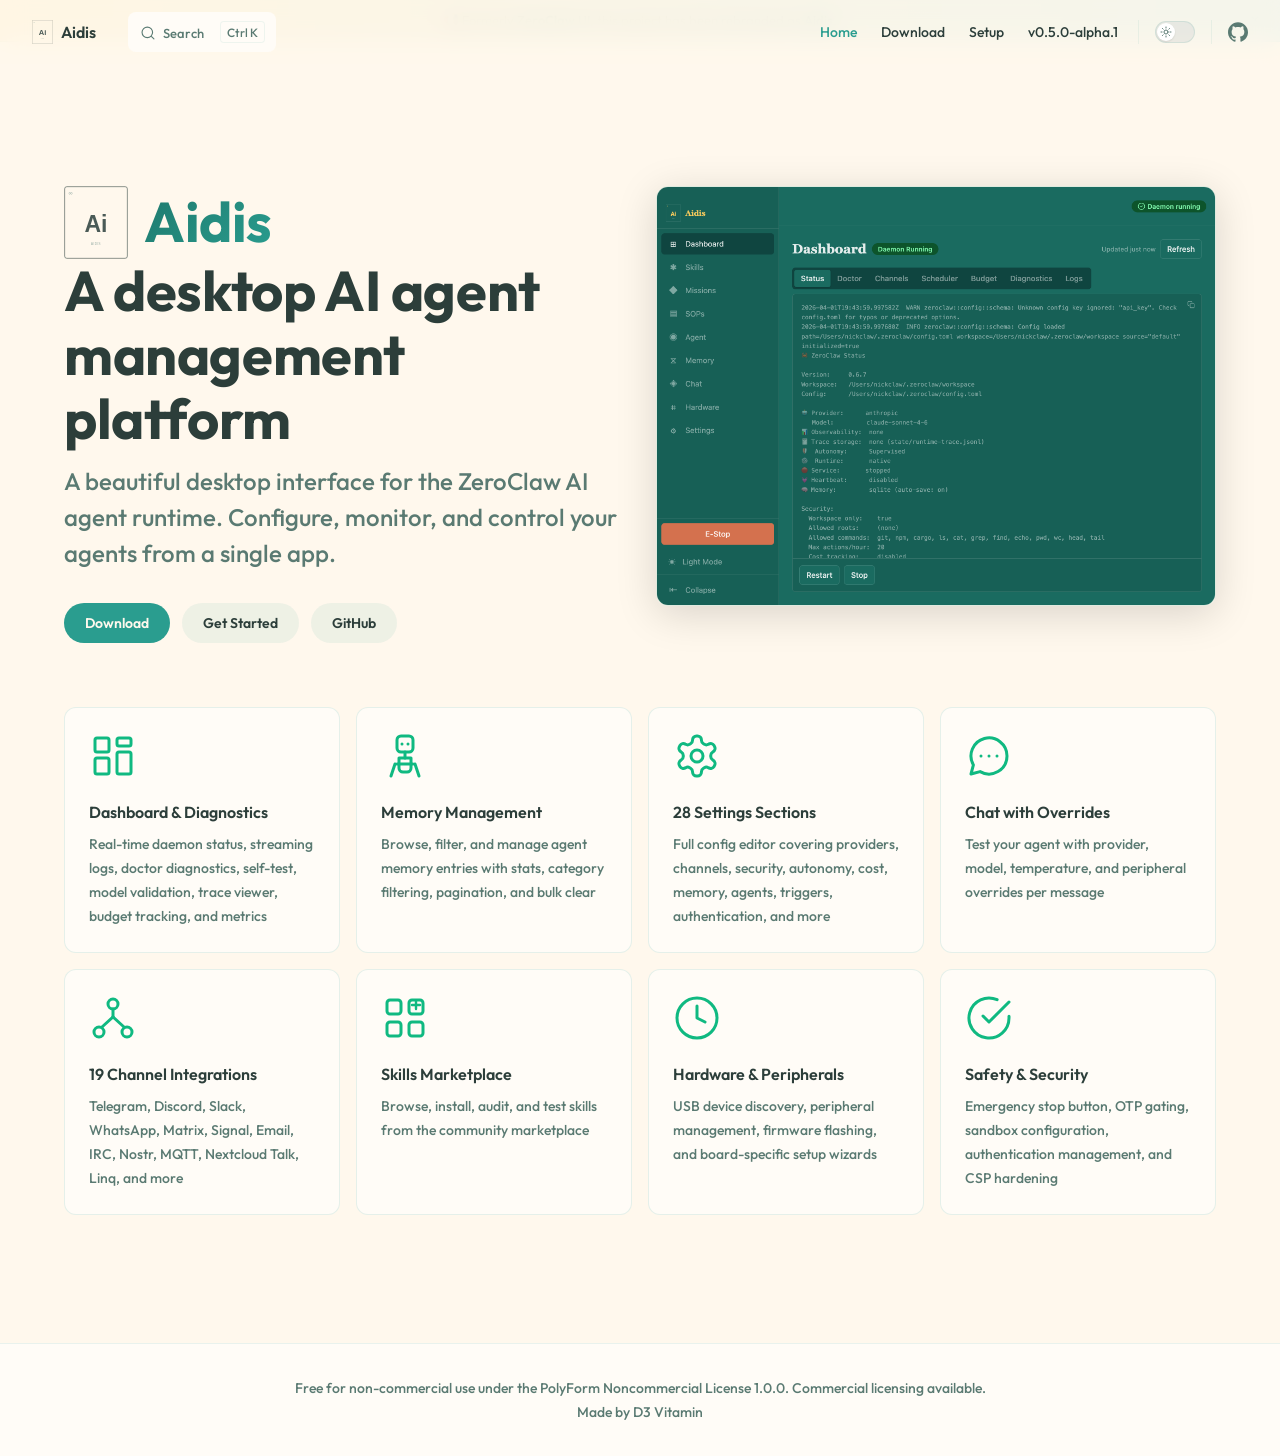
==== commit 68e87c61: "Update copyright to D3 Vitamin" ====
--- a/index.html
+++ b/index.html
@@ -9,9 +9,9 @@
     <link rel="preload stylesheet" href="/assets/style.gT86ceZ2.css" as="style">
     <link rel="preload stylesheet" href="/vp-icons.css" as="style">
     
-    <script type="module" src="/assets/app.BOcg3aKO.js"></script>
+    <script type="module" src="/assets/app.C0EzP61U.js"></script>
     <link rel="preload" href="/assets/inter-roman-latin.Di8DUHzh.woff2" as="font" type="font/woff2" crossorigin="">
-    <link rel="modulepreload" href="/assets/chunks/theme.CHi04_iL.js">
+    <link rel="modulepreload" href="/assets/chunks/theme.C_yf29ul.js">
     <link rel="modulepreload" href="/assets/chunks/framework.ePeAWSvT.js">
     <link rel="modulepreload" href="/assets/index.md.BH07lZex.lean.js">
     <link rel="icon" type="image/png" href="/aidis-logo.png">
@@ -21,8 +21,8 @@
     <script id="check-mac-os">document.documentElement.classList.toggle("mac",/Mac|iPhone|iPod|iPad/i.test(navigator.platform));</script>
   </head>
   <body>
-    <div id="app"><div class="Layout" data-v-5d98c3a5><!--[--><!----><!--]--><!--[--><span tabindex="-1" data-v-0b0ada53></span><a href="#VPContent" class="VPSkipLink visually-hidden" data-v-0b0ada53>Skip to content</a><!--]--><!----><header class="VPNav" data-v-5d98c3a5 data-v-ae24b3ad><div class="VPNavBar" data-v-ae24b3ad data-v-6aa21345><div class="wrapper" data-v-6aa21345><div class="container" data-v-6aa21345><div class="title" data-v-6aa21345><div class="VPNavBarTitle" data-v-6aa21345 data-v-1168a8e4><a class="title" href="/" data-v-1168a8e4><!--[--><!--]--><!--[--><!--[--><!--[--><img class="VPImage dark logo" src="/aidis-logo-dark.svg" alt data-v-8426fc1a><!--]--><!--[--><img class="VPImage light logo" src="/aidis-logo.svg" alt data-v-8426fc1a><!--]--><!--]--><!--]--><span data-v-1168a8e4>Aidis</span><!--[--><!--]--></a></div></div><div class="content" data-v-6aa21345><div class="content-body" data-v-6aa21345><!--[--><!--]--><div class="VPNavBarSearch search" data-v-6aa21345><!--[--><!----><div id="local-search"><button type="button" class="DocSearch DocSearch-Button" aria-label="Search"><span class="DocSearch-Button-Container"><span class="vp-icon DocSearch-Search-Icon"></span><span class="DocSearch-Button-Placeholder">Search</span></span><span class="DocSearch-Button-Keys"><kbd class="DocSearch-Button-Key"></kbd><kbd class="DocSearch-Button-Key">K</kbd></span></button></div><!--]--></div><nav aria-labelledby="main-nav-aria-label" class="VPNavBarMenu menu" data-v-6aa21345 data-v-dc692963><span id="main-nav-aria-label" class="visually-hidden" data-v-dc692963> Main Navigation </span><!--[--><!--[--><a class="VPLink link VPNavBarMenuLink active" href="/" tabindex="0" data-v-dc692963 data-v-e56f3d57><!--[--><span data-v-e56f3d57>Home</span><!--]--></a><!--]--><!--[--><a class="VPLink link VPNavBarMenuLink" href="/download.html" tabindex="0" data-v-dc692963 data-v-e56f3d57><!--[--><span data-v-e56f3d57>Download</span><!--]--></a><!--]--><!--[--><a class="VPLink link VPNavBarMenuLink" href="/setup/" tabindex="0" data-v-dc692963 data-v-e56f3d57><!--[--><span data-v-e56f3d57>Setup</span><!--]--></a><!--]--><!--[--><a class="VPLink link VPNavBarMenuLink" href="/changelog.html" tabindex="0" data-v-dc692963 data-v-e56f3d57><!--[--><span data-v-e56f3d57>v0.4.3-alpha.1</span><!--]--></a><!--]--><!--]--></nav><!----><div class="VPNavBarAppearance appearance" data-v-6aa21345 data-v-6c893767><button class="VPSwitch VPSwitchAppearance" type="button" role="switch" title aria-checked="false" data-v-6c893767 data-v-5337faa4 data-v-1d5665e3><span class="check" data-v-1d5665e3><span class="icon" data-v-1d5665e3><!--[--><span class="vpi-sun sun" data-v-5337faa4></span><span class="vpi-moon moon" data-v-5337faa4></span><!--]--></span></span></button></div><div class="VPSocialLinks VPNavBarSocialLinks social-links" data-v-6aa21345 data-v-0394ad82 data-v-7bc22406><!--[--><a class="VPSocialLink no-icon" href="https://github.com/nicholasbester/aidis-releases" aria-label="github" target="_blank" rel="noopener" data-v-7bc22406 data-v-bd121fe5><span class="vpi-social-github"></span></a><!--]--></div><div class="VPFlyout VPNavBarExtra extra" data-v-6aa21345 data-v-bb2aa2f0 data-v-cf11d7a2><button type="button" class="button" aria-haspopup="true" aria-expanded="false" aria-label="extra navigation" data-v-cf11d7a2><span class="vpi-more-horizontal icon" data-v-cf11d7a2></span></button><div class="menu" data-v-cf11d7a2><div class="VPMenu" data-v-cf11d7a2 data-v-b98bc113><!----><!--[--><!--[--><!----><div class="group" data-v-bb2aa2f0><div class="item appearance" data-v-bb2aa2f0><p class="label" data-v-bb2aa2f0>Appearance</p><div class="appearance-action" data-v-bb2aa2f0><button class="VPSwitch VPSwitchAppearance" type="button" role="switch" title aria-checked="false" data-v-bb2aa2f0 data-v-5337faa4 data-v-1d5665e3><span class="check" data-v-1d5665e3><span class="icon" data-v-1d5665e3><!--[--><span class="vpi-sun sun" data-v-5337faa4></span><span class="vpi-moon moon" data-v-5337faa4></span><!--]--></span></span></button></div></div></div><div class="group" data-v-bb2aa2f0><div class="item social-links" data-v-bb2aa2f0><div class="VPSocialLinks social-links-list" data-v-bb2aa2f0 data-v-7bc22406><!--[--><a class="VPSocialLink no-icon" href="https://github.com/nicholasbester/aidis-releases" aria-label="github" target="_blank" rel="noopener" data-v-7bc22406 data-v-bd121fe5><span class="vpi-social-github"></span></a><!--]--></div></div></div><!--]--><!--]--></div></div></div><!--[--><!--]--><button type="button" class="VPNavBarHamburger hamburger" aria-label="mobile navigation" aria-expanded="false" aria-controls="VPNavScreen" data-v-6aa21345 data-v-e5dd9c1c><span class="container" data-v-e5dd9c1c><span class="top" data-v-e5dd9c1c></span><span class="middle" data-v-e5dd9c1c></span><span class="bottom" data-v-e5dd9c1c></span></span></button></div></div></div></div><div class="divider" data-v-6aa21345><div class="divider-line" data-v-6aa21345></div></div></div><!----></header><!----><!----><div class="VPContent is-home" id="VPContent" data-v-5d98c3a5 data-v-1428d186><div class="VPHome" data-v-1428d186 data-v-8b561e3d><!--[--><!--]--><div class="VPHero has-image VPHomeHero" data-v-8b561e3d data-v-4f9c455b><div class="container" data-v-4f9c455b><div class="main" data-v-4f9c455b><!--[--><!--]--><!--[--><h1 class="heading" data-v-4f9c455b><span class="name clip" data-v-4f9c455b>Aidis</span><span class="text" data-v-4f9c455b>A desktop AI agent management platform</span></h1><p class="tagline" data-v-4f9c455b>A beautiful desktop interface for the ZeroClaw AI agent runtime. Configure, monitor, and control your agents from a single app.</p><!--]--><!--[--><!--]--><div class="actions" data-v-4f9c455b><!--[--><div class="action" data-v-4f9c455b><a class="VPButton medium brand" href="/download.html" data-v-4f9c455b data-v-fa7799d5>Download</a></div><div class="action" data-v-4f9c455b><a class="VPButton medium alt" href="/setup/" data-v-4f9c455b data-v-fa7799d5>Get Started</a></div><div class="action" data-v-4f9c455b><a class="VPButton medium alt" href="https://github.com/nicholasbester/aidis" target="_blank" rel="noreferrer" data-v-4f9c455b data-v-fa7799d5>GitHub</a></div><!--]--></div><!--[--><!--]--></div><div class="image" data-v-4f9c455b><div class="image-container" data-v-4f9c455b><div class="image-bg" data-v-4f9c455b></div><!--[--><!--[--><!--[--><!--[--><img class="VPImage dark image-src" src="/app-screenshot-light.png" alt="Aidis Desktop — Dashboard view" data-v-8426fc1a><!--]--><!--[--><img class="VPImage light image-src" src="/app-screenshot-dark.png" alt="Aidis Desktop — Dashboard view" data-v-8426fc1a><!--]--><!--]--><!--]--><!--]--></div></div></div></div><!--[--><!--]--><!--[--><!--]--><div class="VPFeatures VPHomeFeatures" data-v-8b561e3d data-v-a6181336><div class="container" data-v-a6181336><div class="items" data-v-a6181336><!--[--><div class="grid-4 item" data-v-a6181336><div class="VPLink no-icon VPFeature" data-v-a6181336 data-v-a3976bdc><!--[--><article class="box" data-v-a3976bdc><!--[--><img class="VPImage" src="/icons/dashboard.svg" height="48" width="48" alt data-v-8426fc1a><!--]--><h2 class="title" data-v-a3976bdc>Dashboard & Diagnostics</h2><p class="details" data-v-a3976bdc>Real-time daemon status, streaming logs, doctor diagnostics, self-test, model validation, trace viewer, budget tracking, and metrics</p><!----></article><!--]--></div></div><div class="grid-4 item" data-v-a6181336><div class="VPLink no-icon VPFeature" data-v-a6181336 data-v-a3976bdc><!--[--><article class="box" data-v-a3976bdc><!--[--><img class="VPImage" src="/icons/agent.svg" height="48" width="48" alt data-v-8426fc1a><!--]--><h2 class="title" data-v-a3976bdc>Memory Management</h2><p class="details" data-v-a3976bdc>Browse, filter, and manage agent memory entries with stats, category filtering, pagination, and bulk clear</p><!----></article><!--]--></div></div><div class="grid-4 item" data-v-a6181336><div class="VPLink no-icon VPFeature" data-v-a6181336 data-v-a3976bdc><!--[--><article class="box" data-v-a3976bdc><!--[--><img class="VPImage" src="/icons/config.svg" height="48" width="48" alt data-v-8426fc1a><!--]--><h2 class="title" data-v-a3976bdc>28 Settings Sections</h2><p class="details" data-v-a3976bdc>Full config editor covering providers, channels, security, autonomy, cost, memory, agents, triggers, authentication, and more</p><!----></article><!--]--></div></div><div class="grid-4 item" data-v-a6181336><div class="VPLink no-icon VPFeature" data-v-a6181336 data-v-a3976bdc><!--[--><article class="box" data-v-a3976bdc><!--[--><img class="VPImage" src="/icons/chat.svg" height="48" width="48" alt data-v-8426fc1a><!--]--><h2 class="title" data-v-a3976bdc>Chat with Overrides</h2><p class="details" data-v-a3976bdc>Test your agent with provider, model, temperature, and peripheral overrides per message</p><!----></article><!--]--></div></div><div class="grid-4 item" data-v-a6181336><div class="VPLink no-icon VPFeature" data-v-a6181336 data-v-a3976bdc><!--[--><article class="box" data-v-a3976bdc><!--[--><img class="VPImage" src="/icons/channels.svg" height="48" width="48" alt data-v-8426fc1a><!--]--><h2 class="title" data-v-a3976bdc>19 Channel Integrations</h2><p class="details" data-v-a3976bdc>Telegram, Discord, Slack, WhatsApp, Matrix, Signal, Email, IRC, Nostr, MQTT, Nextcloud Talk, Linq, and more</p><!----></article><!--]--></div></div><div class="grid-4 item" data-v-a6181336><div class="VPLink no-icon VPFeature" data-v-a6181336 data-v-a3976bdc><!--[--><article class="box" data-v-a3976bdc><!--[--><img class="VPImage" src="/icons/skills.svg" height="48" width="48" alt data-v-8426fc1a><!--]--><h2 class="title" data-v-a3976bdc>Skills Marketplace</h2><p class="details" data-v-a3976bdc>Browse, install, audit, and test skills from the community marketplace</p><!----></article><!--]--></div></div><div class="grid-4 item" data-v-a6181336><div class="VPLink no-icon VPFeature" data-v-a6181336 data-v-a3976bdc><!--[--><article class="box" data-v-a3976bdc><!--[--><img class="VPImage" src="/icons/scheduler.svg" height="48" width="48" alt data-v-8426fc1a><!--]--><h2 class="title" data-v-a3976bdc>Hardware & Peripherals</h2><p class="details" data-v-a3976bdc>USB device discovery, peripheral management, firmware flashing, and board-specific setup wizards</p><!----></article><!--]--></div></div><div class="grid-4 item" data-v-a6181336><div class="VPLink no-icon VPFeature" data-v-a6181336 data-v-a3976bdc><!--[--><article class="box" data-v-a3976bdc><!--[--><img class="VPImage" src="/icons/onboarding.svg" height="48" width="48" alt data-v-8426fc1a><!--]--><h2 class="title" data-v-a3976bdc>Safety & Security</h2><p class="details" data-v-a3976bdc>Emergency stop button, OTP gating, sandbox configuration, authentication management, and CSP hardening</p><!----></article><!--]--></div></div><!--]--></div></div></div><!--[--><!--]--><div class="vp-doc container" style="" data-v-8b561e3d data-v-8e2d4988><!--[--><div style="position:relative;" data-v-8b561e3d><div></div></div><!--]--></div></div></div><footer class="VPFooter" data-v-5d98c3a5 data-v-e315a0ad><div class="container" data-v-e315a0ad><p class="message" data-v-e315a0ad>Free for non-commercial use under the PolyForm Noncommercial License 1.0.0. Commercial licensing available.</p><p class="copyright" data-v-e315a0ad>Copyright © 2026 Nicholas Bester</p></div></footer><!--[--><!--]--></div></div>
-    <script>window.__VP_HASH_MAP__=JSON.parse("{\"changelog.md\":\"BR-S8hcf\",\"download.md\":\"B_jLw6pZ\",\"index.md\":\"BH07lZex\",\"setup_index.md\":\"DX5EZu4N\"}");window.__VP_SITE_DATA__=JSON.parse("{\"lang\":\"en-US\",\"dir\":\"ltr\",\"title\":\"Aidis\",\"description\":\"A desktop AI agent management platform\",\"base\":\"/\",\"head\":[],\"router\":{\"prefetchLinks\":true},\"appearance\":true,\"themeConfig\":{\"logo\":{\"light\":\"/aidis-logo.svg\",\"dark\":\"/aidis-logo-dark.svg\"},\"nav\":[{\"text\":\"Home\",\"link\":\"/\"},{\"text\":\"Download\",\"link\":\"/download\"},{\"text\":\"Setup\",\"link\":\"/setup/\"},{\"text\":\"v0.4.3-alpha.1\",\"link\":\"/changelog\"}],\"sidebar\":{\"/setup/\":[{\"text\":\"Aidis\",\"items\":[{\"text\":\"Setup Guide\",\"link\":\"/setup/\"}]}]},\"socialLinks\":[{\"icon\":\"github\",\"link\":\"https://github.com/nicholasbester/aidis-releases\"}],\"search\":{\"provider\":\"local\"},\"footer\":{\"message\":\"Free for non-commercial use under the PolyForm Noncommercial License 1.0.0. Commercial licensing available.\",\"copyright\":\"Copyright © 2026 Nicholas Bester\"}},\"locales\":{},\"scrollOffset\":134,\"cleanUrls\":false}");</script>
+    <div id="app"><div class="Layout" data-v-5d98c3a5><!--[--><!----><!--]--><!--[--><span tabindex="-1" data-v-0b0ada53></span><a href="#VPContent" class="VPSkipLink visually-hidden" data-v-0b0ada53>Skip to content</a><!--]--><!----><header class="VPNav" data-v-5d98c3a5 data-v-ae24b3ad><div class="VPNavBar" data-v-ae24b3ad data-v-6aa21345><div class="wrapper" data-v-6aa21345><div class="container" data-v-6aa21345><div class="title" data-v-6aa21345><div class="VPNavBarTitle" data-v-6aa21345 data-v-1168a8e4><a class="title" href="/" data-v-1168a8e4><!--[--><!--]--><!--[--><!--[--><!--[--><img class="VPImage dark logo" src="/aidis-logo-dark.svg" alt data-v-8426fc1a><!--]--><!--[--><img class="VPImage light logo" src="/aidis-logo.svg" alt data-v-8426fc1a><!--]--><!--]--><!--]--><span data-v-1168a8e4>Aidis</span><!--[--><!--]--></a></div></div><div class="content" data-v-6aa21345><div class="content-body" data-v-6aa21345><!--[--><!--]--><div class="VPNavBarSearch search" data-v-6aa21345><!--[--><!----><div id="local-search"><button type="button" class="DocSearch DocSearch-Button" aria-label="Search"><span class="DocSearch-Button-Container"><span class="vp-icon DocSearch-Search-Icon"></span><span class="DocSearch-Button-Placeholder">Search</span></span><span class="DocSearch-Button-Keys"><kbd class="DocSearch-Button-Key"></kbd><kbd class="DocSearch-Button-Key">K</kbd></span></button></div><!--]--></div><nav aria-labelledby="main-nav-aria-label" class="VPNavBarMenu menu" data-v-6aa21345 data-v-dc692963><span id="main-nav-aria-label" class="visually-hidden" data-v-dc692963> Main Navigation </span><!--[--><!--[--><a class="VPLink link VPNavBarMenuLink active" href="/" tabindex="0" data-v-dc692963 data-v-e56f3d57><!--[--><span data-v-e56f3d57>Home</span><!--]--></a><!--]--><!--[--><a class="VPLink link VPNavBarMenuLink" href="/download.html" tabindex="0" data-v-dc692963 data-v-e56f3d57><!--[--><span data-v-e56f3d57>Download</span><!--]--></a><!--]--><!--[--><a class="VPLink link VPNavBarMenuLink" href="/setup/" tabindex="0" data-v-dc692963 data-v-e56f3d57><!--[--><span data-v-e56f3d57>Setup</span><!--]--></a><!--]--><!--[--><a class="VPLink link VPNavBarMenuLink" href="/changelog.html" tabindex="0" data-v-dc692963 data-v-e56f3d57><!--[--><span data-v-e56f3d57>v0.5.0-alpha.1</span><!--]--></a><!--]--><!--]--></nav><!----><div class="VPNavBarAppearance appearance" data-v-6aa21345 data-v-6c893767><button class="VPSwitch VPSwitchAppearance" type="button" role="switch" title aria-checked="false" data-v-6c893767 data-v-5337faa4 data-v-1d5665e3><span class="check" data-v-1d5665e3><span class="icon" data-v-1d5665e3><!--[--><span class="vpi-sun sun" data-v-5337faa4></span><span class="vpi-moon moon" data-v-5337faa4></span><!--]--></span></span></button></div><div class="VPSocialLinks VPNavBarSocialLinks social-links" data-v-6aa21345 data-v-0394ad82 data-v-7bc22406><!--[--><a class="VPSocialLink no-icon" href="https://github.com/nicholasbester/aidis-releases" aria-label="github" target="_blank" rel="noopener" data-v-7bc22406 data-v-bd121fe5><span class="vpi-social-github"></span></a><!--]--></div><div class="VPFlyout VPNavBarExtra extra" data-v-6aa21345 data-v-bb2aa2f0 data-v-cf11d7a2><button type="button" class="button" aria-haspopup="true" aria-expanded="false" aria-label="extra navigation" data-v-cf11d7a2><span class="vpi-more-horizontal icon" data-v-cf11d7a2></span></button><div class="menu" data-v-cf11d7a2><div class="VPMenu" data-v-cf11d7a2 data-v-b98bc113><!----><!--[--><!--[--><!----><div class="group" data-v-bb2aa2f0><div class="item appearance" data-v-bb2aa2f0><p class="label" data-v-bb2aa2f0>Appearance</p><div class="appearance-action" data-v-bb2aa2f0><button class="VPSwitch VPSwitchAppearance" type="button" role="switch" title aria-checked="false" data-v-bb2aa2f0 data-v-5337faa4 data-v-1d5665e3><span class="check" data-v-1d5665e3><span class="icon" data-v-1d5665e3><!--[--><span class="vpi-sun sun" data-v-5337faa4></span><span class="vpi-moon moon" data-v-5337faa4></span><!--]--></span></span></button></div></div></div><div class="group" data-v-bb2aa2f0><div class="item social-links" data-v-bb2aa2f0><div class="VPSocialLinks social-links-list" data-v-bb2aa2f0 data-v-7bc22406><!--[--><a class="VPSocialLink no-icon" href="https://github.com/nicholasbester/aidis-releases" aria-label="github" target="_blank" rel="noopener" data-v-7bc22406 data-v-bd121fe5><span class="vpi-social-github"></span></a><!--]--></div></div></div><!--]--><!--]--></div></div></div><!--[--><!--]--><button type="button" class="VPNavBarHamburger hamburger" aria-label="mobile navigation" aria-expanded="false" aria-controls="VPNavScreen" data-v-6aa21345 data-v-e5dd9c1c><span class="container" data-v-e5dd9c1c><span class="top" data-v-e5dd9c1c></span><span class="middle" data-v-e5dd9c1c></span><span class="bottom" data-v-e5dd9c1c></span></span></button></div></div></div></div><div class="divider" data-v-6aa21345><div class="divider-line" data-v-6aa21345></div></div></div><!----></header><!----><!----><div class="VPContent is-home" id="VPContent" data-v-5d98c3a5 data-v-1428d186><div class="VPHome" data-v-1428d186 data-v-8b561e3d><!--[--><!--]--><div class="VPHero has-image VPHomeHero" data-v-8b561e3d data-v-4f9c455b><div class="container" data-v-4f9c455b><div class="main" data-v-4f9c455b><!--[--><!--]--><!--[--><h1 class="heading" data-v-4f9c455b><span class="name clip" data-v-4f9c455b>Aidis</span><span class="text" data-v-4f9c455b>A desktop AI agent management platform</span></h1><p class="tagline" data-v-4f9c455b>A beautiful desktop interface for the ZeroClaw AI agent runtime. Configure, monitor, and control your agents from a single app.</p><!--]--><!--[--><!--]--><div class="actions" data-v-4f9c455b><!--[--><div class="action" data-v-4f9c455b><a class="VPButton medium brand" href="/download.html" data-v-4f9c455b data-v-fa7799d5>Download</a></div><div class="action" data-v-4f9c455b><a class="VPButton medium alt" href="/setup/" data-v-4f9c455b data-v-fa7799d5>Get Started</a></div><div class="action" data-v-4f9c455b><a class="VPButton medium alt" href="https://github.com/nicholasbester/aidis" target="_blank" rel="noreferrer" data-v-4f9c455b data-v-fa7799d5>GitHub</a></div><!--]--></div><!--[--><!--]--></div><div class="image" data-v-4f9c455b><div class="image-container" data-v-4f9c455b><div class="image-bg" data-v-4f9c455b></div><!--[--><!--[--><!--[--><!--[--><img class="VPImage dark image-src" src="/app-screenshot-light.png" alt="Aidis Desktop — Dashboard view" data-v-8426fc1a><!--]--><!--[--><img class="VPImage light image-src" src="/app-screenshot-dark.png" alt="Aidis Desktop — Dashboard view" data-v-8426fc1a><!--]--><!--]--><!--]--><!--]--></div></div></div></div><!--[--><!--]--><!--[--><!--]--><div class="VPFeatures VPHomeFeatures" data-v-8b561e3d data-v-a6181336><div class="container" data-v-a6181336><div class="items" data-v-a6181336><!--[--><div class="grid-4 item" data-v-a6181336><div class="VPLink no-icon VPFeature" data-v-a6181336 data-v-a3976bdc><!--[--><article class="box" data-v-a3976bdc><!--[--><img class="VPImage" src="/icons/dashboard.svg" height="48" width="48" alt data-v-8426fc1a><!--]--><h2 class="title" data-v-a3976bdc>Dashboard & Diagnostics</h2><p class="details" data-v-a3976bdc>Real-time daemon status, streaming logs, doctor diagnostics, self-test, model validation, trace viewer, budget tracking, and metrics</p><!----></article><!--]--></div></div><div class="grid-4 item" data-v-a6181336><div class="VPLink no-icon VPFeature" data-v-a6181336 data-v-a3976bdc><!--[--><article class="box" data-v-a3976bdc><!--[--><img class="VPImage" src="/icons/agent.svg" height="48" width="48" alt data-v-8426fc1a><!--]--><h2 class="title" data-v-a3976bdc>Memory Management</h2><p class="details" data-v-a3976bdc>Browse, filter, and manage agent memory entries with stats, category filtering, pagination, and bulk clear</p><!----></article><!--]--></div></div><div class="grid-4 item" data-v-a6181336><div class="VPLink no-icon VPFeature" data-v-a6181336 data-v-a3976bdc><!--[--><article class="box" data-v-a3976bdc><!--[--><img class="VPImage" src="/icons/config.svg" height="48" width="48" alt data-v-8426fc1a><!--]--><h2 class="title" data-v-a3976bdc>28 Settings Sections</h2><p class="details" data-v-a3976bdc>Full config editor covering providers, channels, security, autonomy, cost, memory, agents, triggers, authentication, and more</p><!----></article><!--]--></div></div><div class="grid-4 item" data-v-a6181336><div class="VPLink no-icon VPFeature" data-v-a6181336 data-v-a3976bdc><!--[--><article class="box" data-v-a3976bdc><!--[--><img class="VPImage" src="/icons/chat.svg" height="48" width="48" alt data-v-8426fc1a><!--]--><h2 class="title" data-v-a3976bdc>Chat with Overrides</h2><p class="details" data-v-a3976bdc>Test your agent with provider, model, temperature, and peripheral overrides per message</p><!----></article><!--]--></div></div><div class="grid-4 item" data-v-a6181336><div class="VPLink no-icon VPFeature" data-v-a6181336 data-v-a3976bdc><!--[--><article class="box" data-v-a3976bdc><!--[--><img class="VPImage" src="/icons/channels.svg" height="48" width="48" alt data-v-8426fc1a><!--]--><h2 class="title" data-v-a3976bdc>19 Channel Integrations</h2><p class="details" data-v-a3976bdc>Telegram, Discord, Slack, WhatsApp, Matrix, Signal, Email, IRC, Nostr, MQTT, Nextcloud Talk, Linq, and more</p><!----></article><!--]--></div></div><div class="grid-4 item" data-v-a6181336><div class="VPLink no-icon VPFeature" data-v-a6181336 data-v-a3976bdc><!--[--><article class="box" data-v-a3976bdc><!--[--><img class="VPImage" src="/icons/skills.svg" height="48" width="48" alt data-v-8426fc1a><!--]--><h2 class="title" data-v-a3976bdc>Skills Marketplace</h2><p class="details" data-v-a3976bdc>Browse, install, audit, and test skills from the community marketplace</p><!----></article><!--]--></div></div><div class="grid-4 item" data-v-a6181336><div class="VPLink no-icon VPFeature" data-v-a6181336 data-v-a3976bdc><!--[--><article class="box" data-v-a3976bdc><!--[--><img class="VPImage" src="/icons/scheduler.svg" height="48" width="48" alt data-v-8426fc1a><!--]--><h2 class="title" data-v-a3976bdc>Hardware & Peripherals</h2><p class="details" data-v-a3976bdc>USB device discovery, peripheral management, firmware flashing, and board-specific setup wizards</p><!----></article><!--]--></div></div><div class="grid-4 item" data-v-a6181336><div class="VPLink no-icon VPFeature" data-v-a6181336 data-v-a3976bdc><!--[--><article class="box" data-v-a3976bdc><!--[--><img class="VPImage" src="/icons/onboarding.svg" height="48" width="48" alt data-v-8426fc1a><!--]--><h2 class="title" data-v-a3976bdc>Safety & Security</h2><p class="details" data-v-a3976bdc>Emergency stop button, OTP gating, sandbox configuration, authentication management, and CSP hardening</p><!----></article><!--]--></div></div><!--]--></div></div></div><!--[--><!--]--><div class="vp-doc container" style="" data-v-8b561e3d data-v-8e2d4988><!--[--><div style="position:relative;" data-v-8b561e3d><div></div></div><!--]--></div></div></div><footer class="VPFooter" data-v-5d98c3a5 data-v-e315a0ad><div class="container" data-v-e315a0ad><p class="message" data-v-e315a0ad>Free for non-commercial use under the PolyForm Noncommercial License 1.0.0. Commercial licensing available.</p><p class="copyright" data-v-e315a0ad>Made by D3 Vitamin</p></div></footer><!--[--><!--]--></div></div>
+    <script>window.__VP_HASH_MAP__=JSON.parse("{\"changelog.md\":\"BPsAR1PE\",\"download.md\":\"B_jLw6pZ\",\"index.md\":\"BH07lZex\",\"setup_index.md\":\"DX5EZu4N\"}");window.__VP_SITE_DATA__=JSON.parse("{\"lang\":\"en-US\",\"dir\":\"ltr\",\"title\":\"Aidis\",\"description\":\"A desktop AI agent management platform\",\"base\":\"/\",\"head\":[],\"router\":{\"prefetchLinks\":true},\"appearance\":true,\"themeConfig\":{\"logo\":{\"light\":\"/aidis-logo.svg\",\"dark\":\"/aidis-logo-dark.svg\"},\"nav\":[{\"text\":\"Home\",\"link\":\"/\"},{\"text\":\"Download\",\"link\":\"/download\"},{\"text\":\"Setup\",\"link\":\"/setup/\"},{\"text\":\"v0.5.0-alpha.1\",\"link\":\"/changelog\"}],\"sidebar\":{\"/setup/\":[{\"text\":\"Aidis\",\"items\":[{\"text\":\"Setup Guide\",\"link\":\"/setup/\"}]}]},\"socialLinks\":[{\"icon\":\"github\",\"link\":\"https://github.com/nicholasbester/aidis-releases\"}],\"search\":{\"provider\":\"local\"},\"footer\":{\"message\":\"Free for non-commercial use under the PolyForm Noncommercial License 1.0.0. Commercial licensing available.\",\"copyright\":\"Made by D3 Vitamin\"}},\"locales\":{},\"scrollOffset\":134,\"cleanUrls\":false}");</script>
     
   </body>
 </html>
